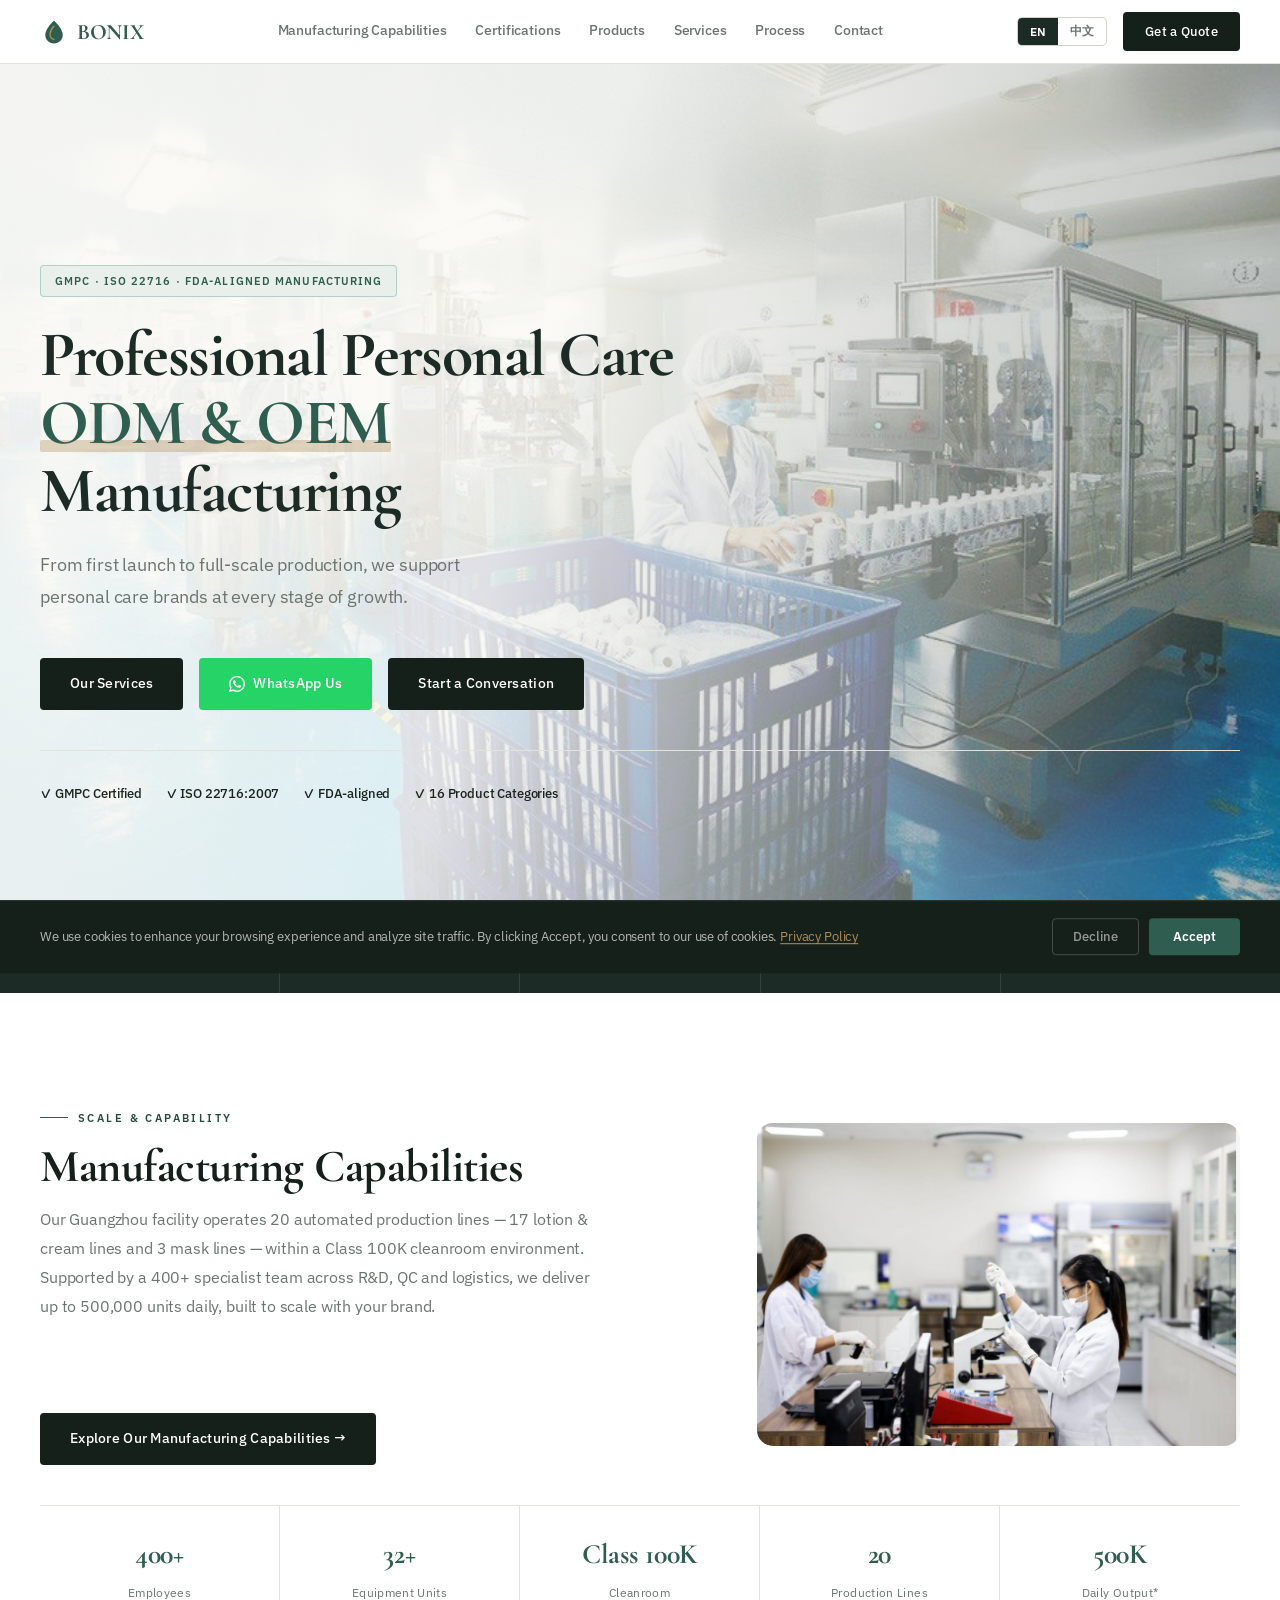
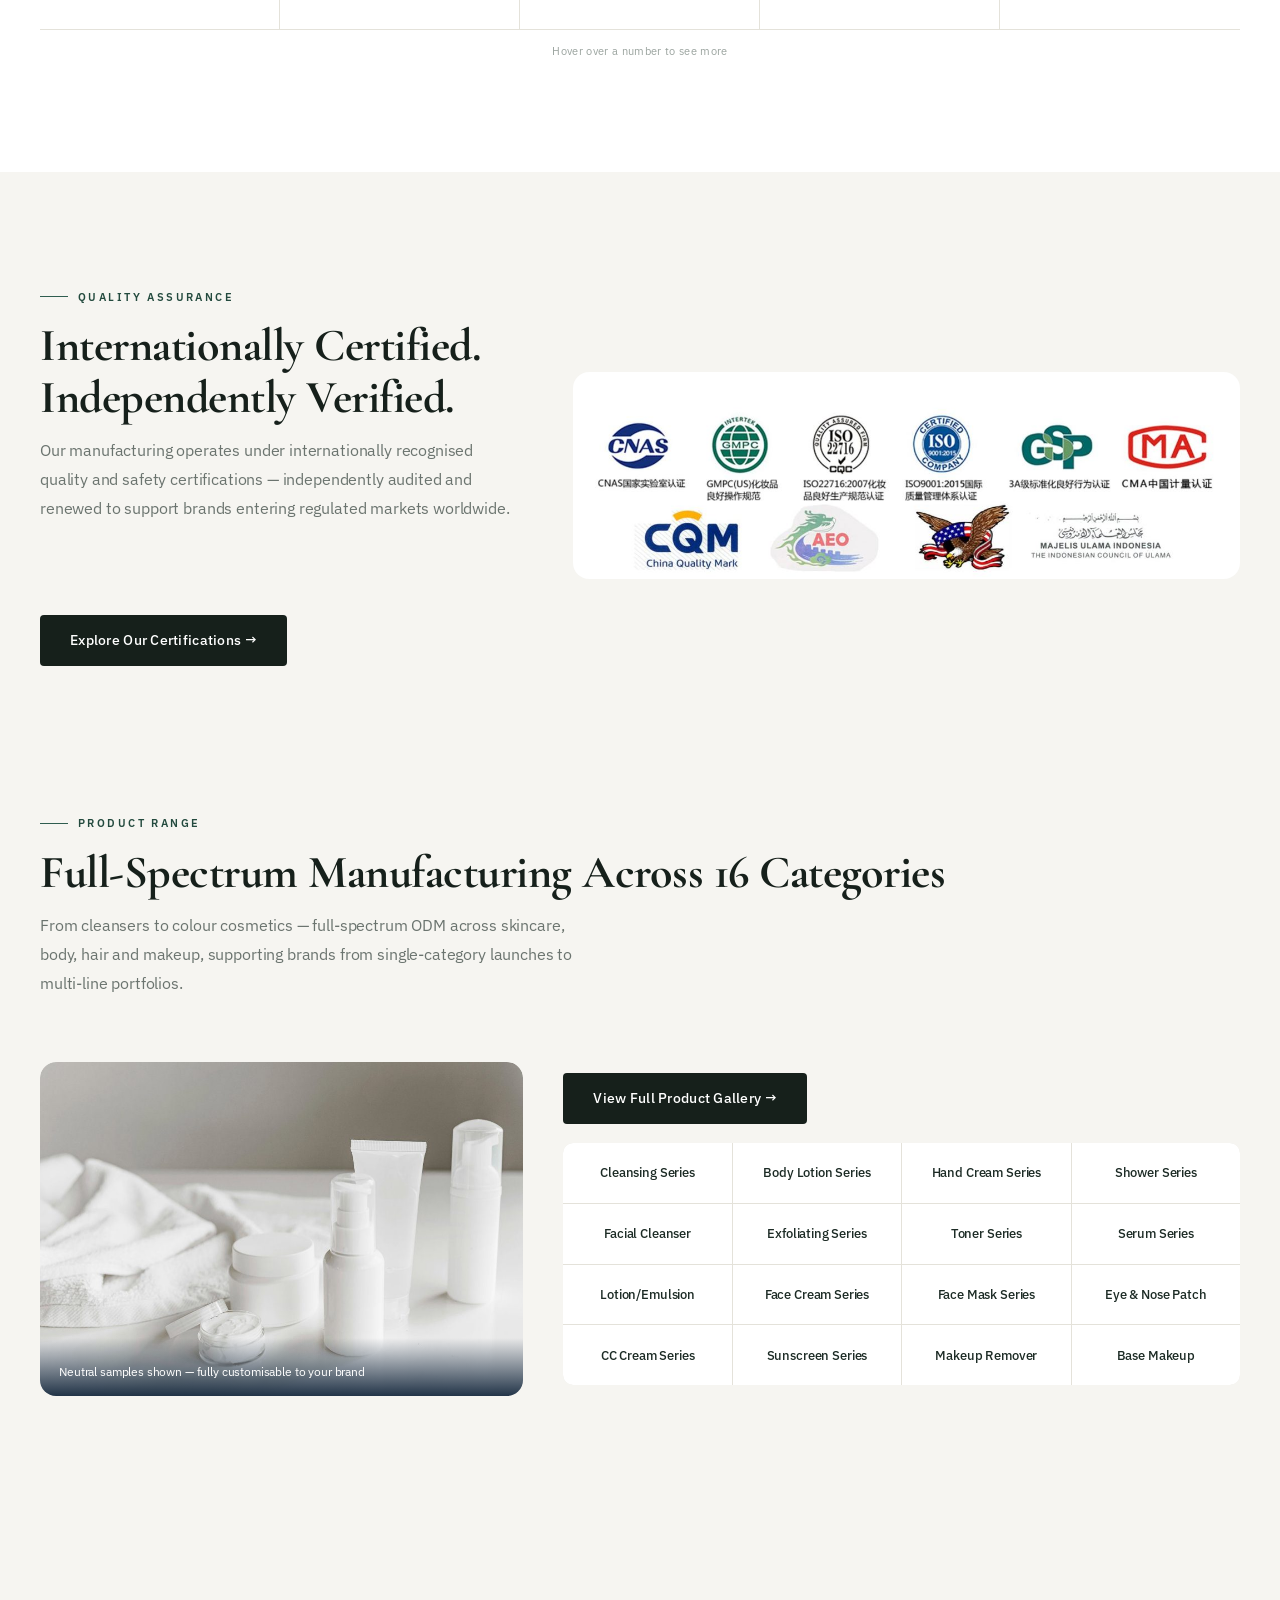
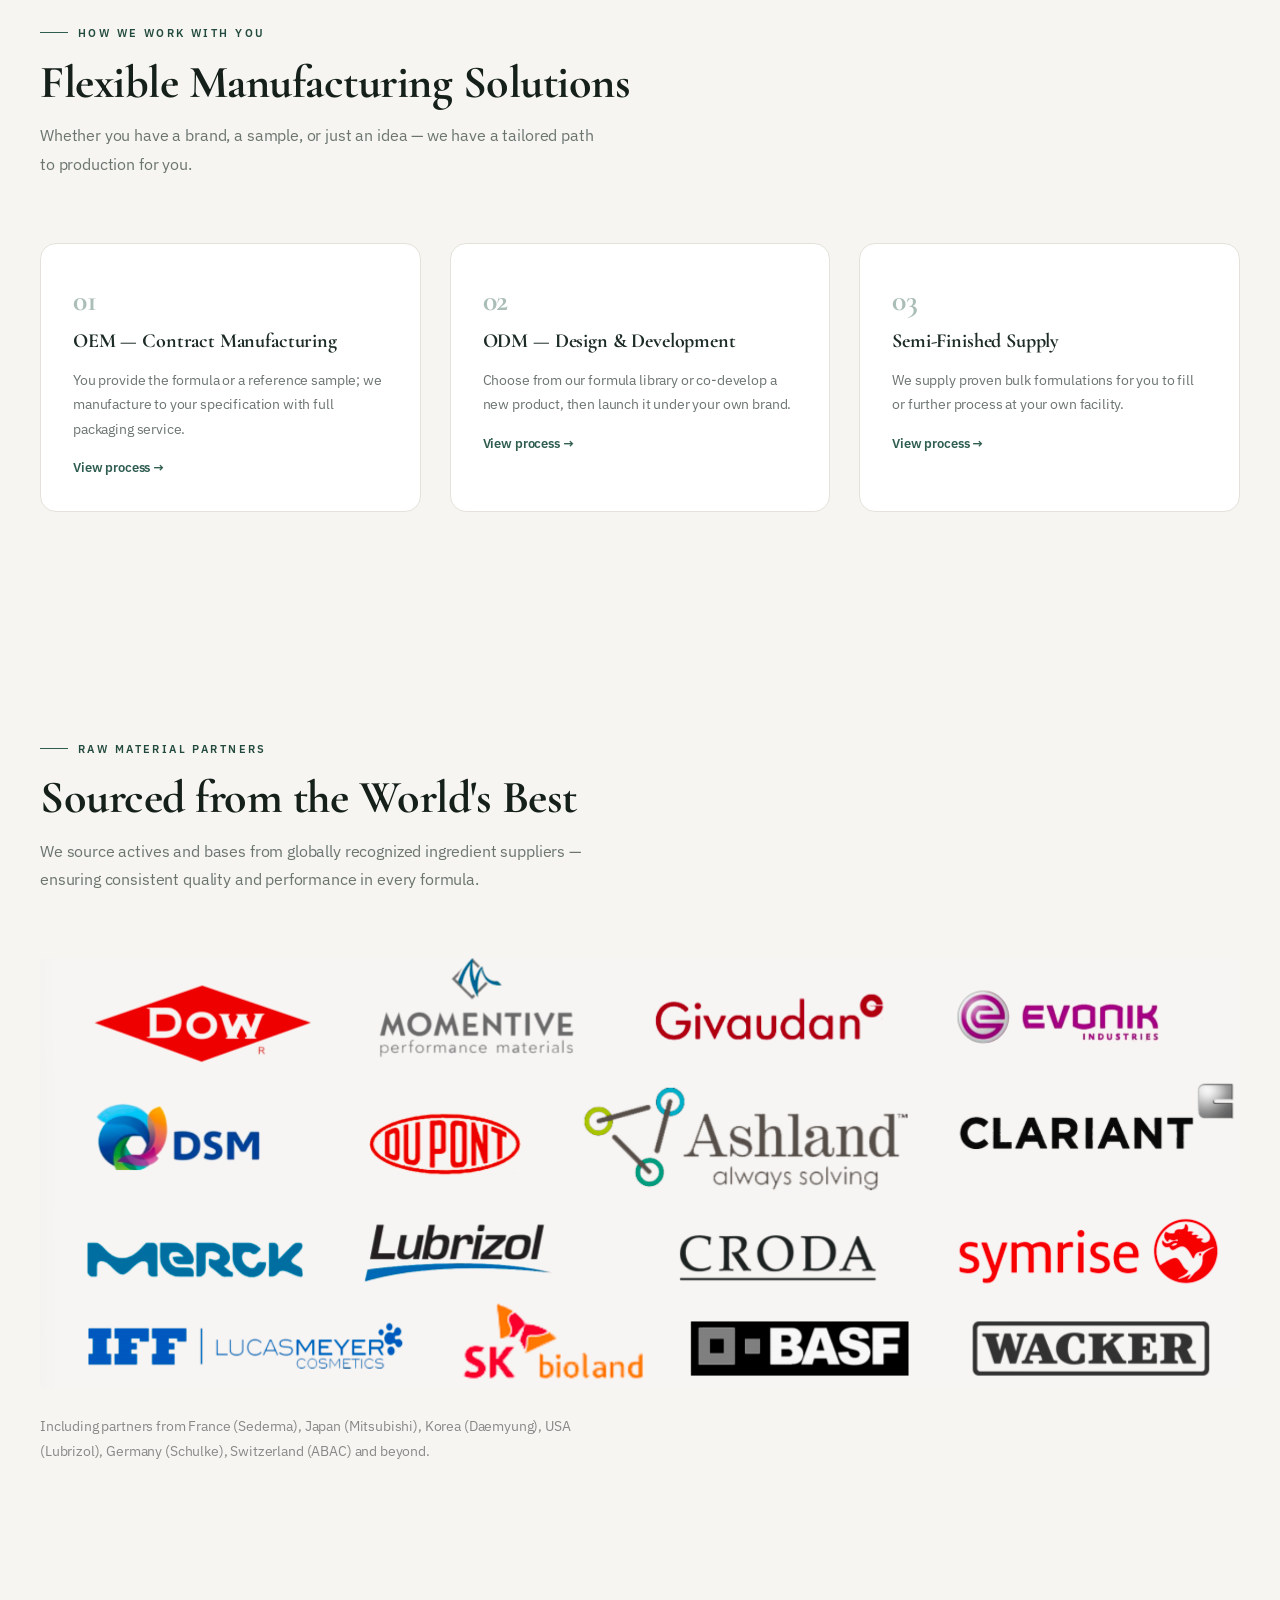
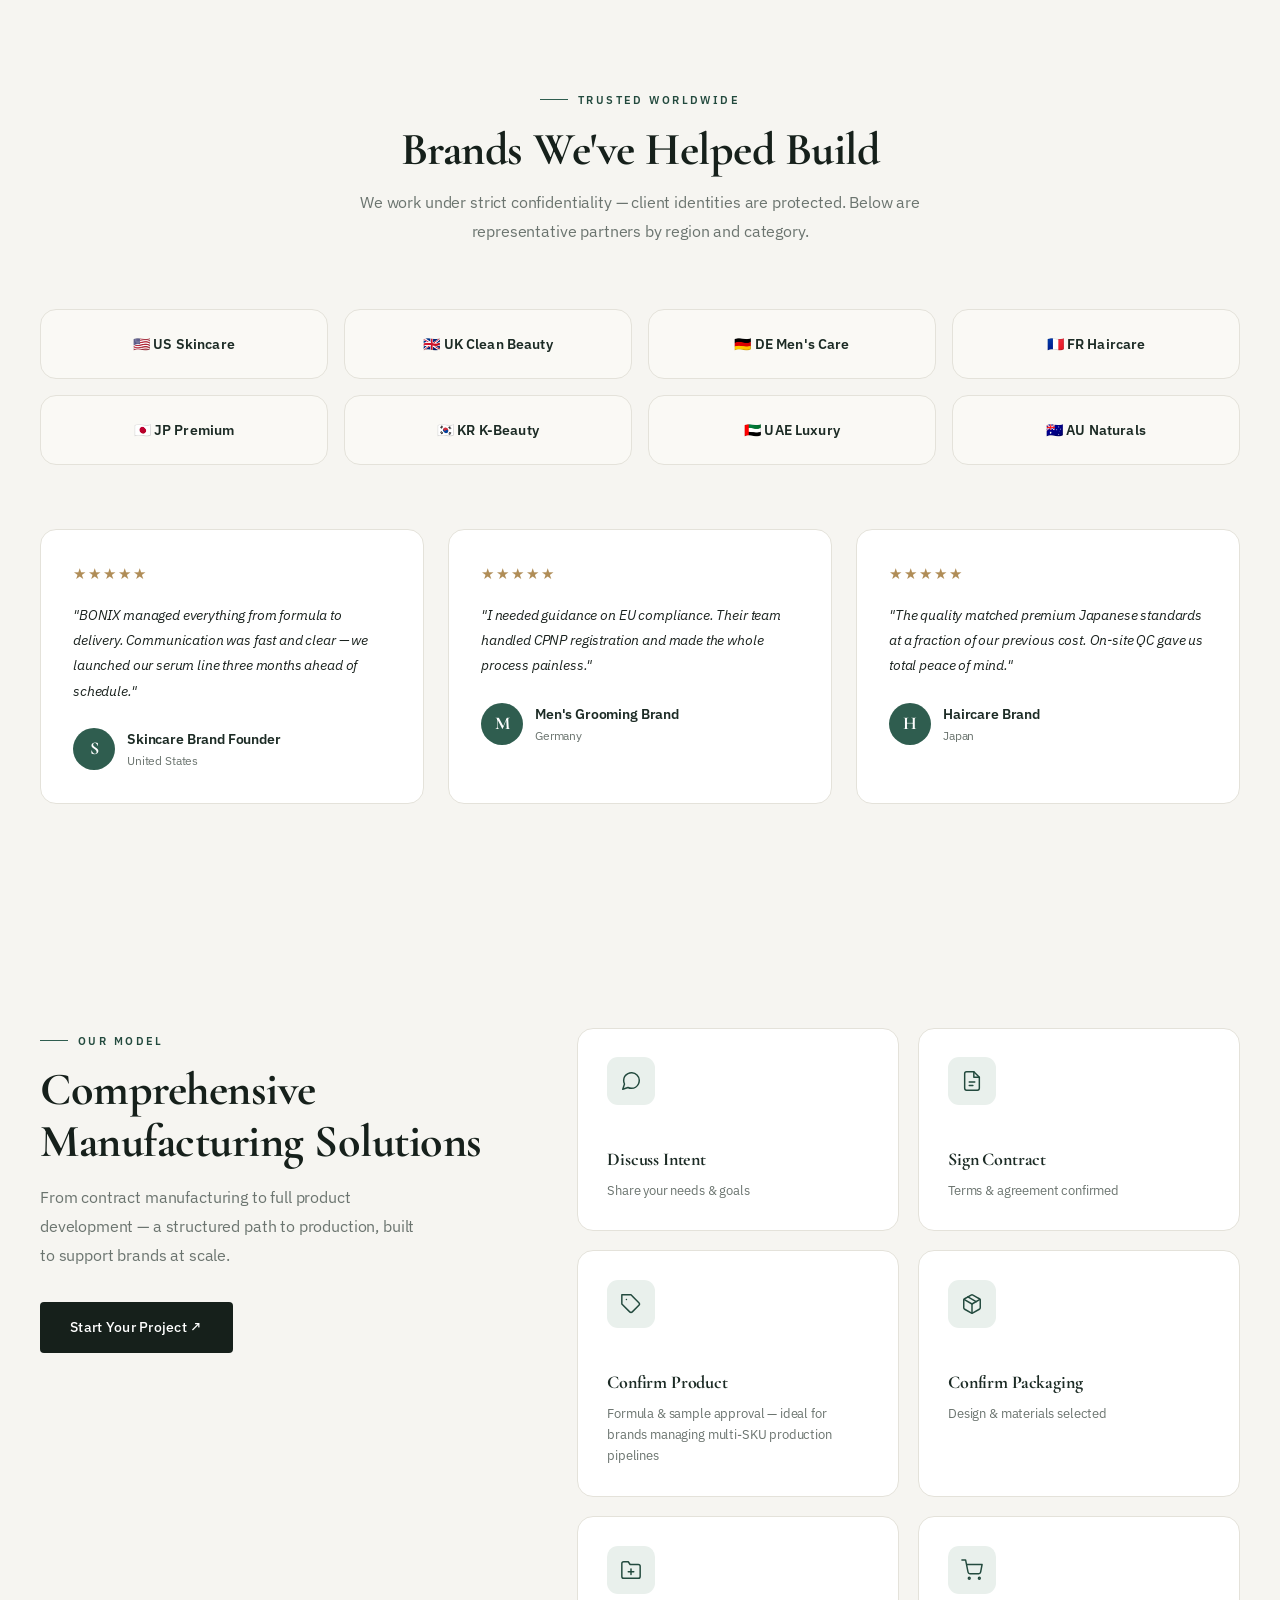
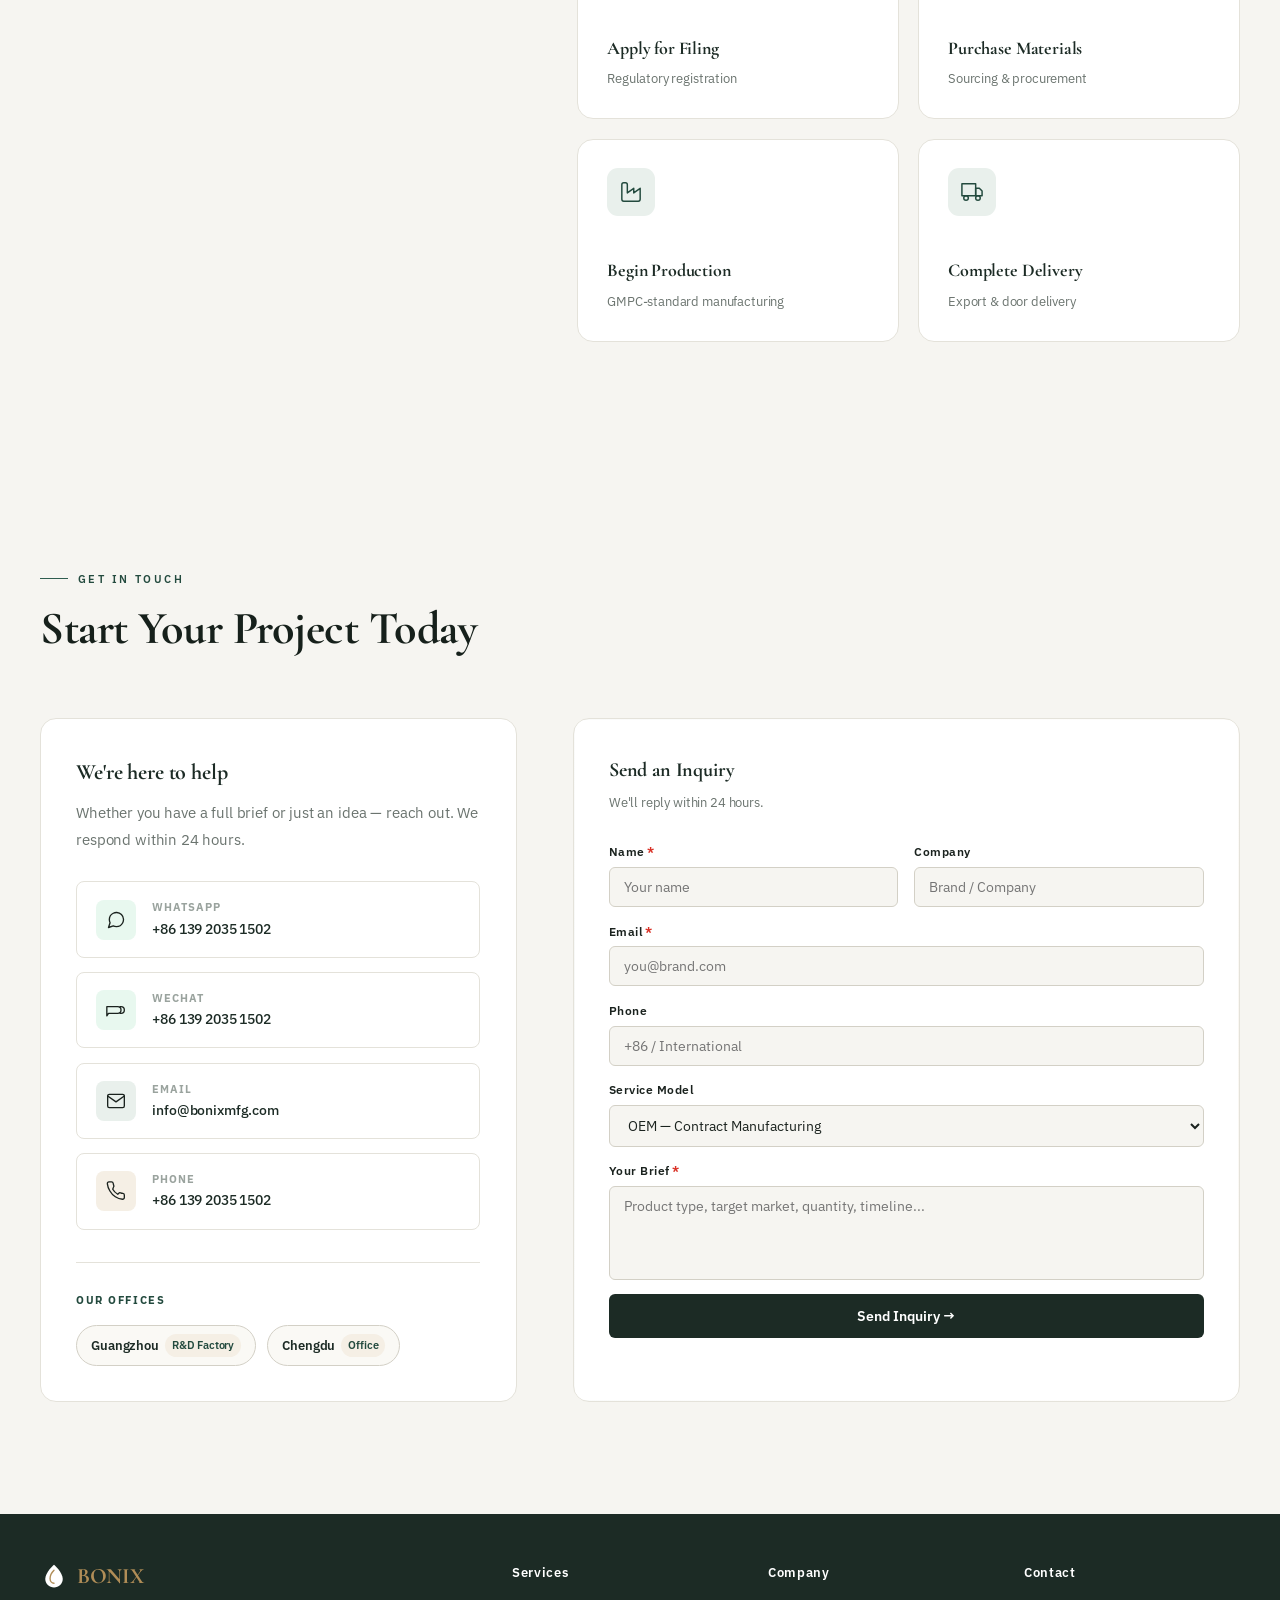
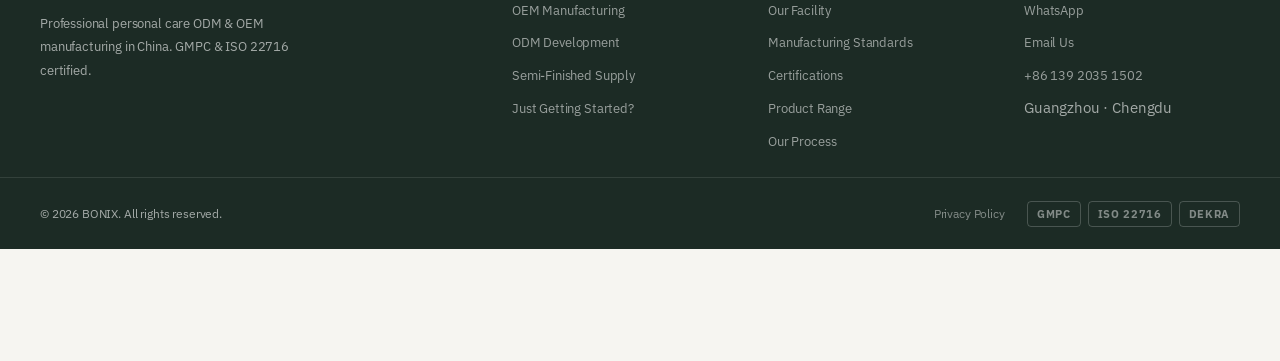
==== index.html @ 9053c3bb "首页新增 Facility & Scale 数据条，移除 Departments 板块（内容将迁移至 facility.html） Co-Authored-By: Claude Sonnet 4.6 " ====
<!DOCTYPE html>
<html lang="en">
<head>
<!-- Google tag (gtag.js) -->
<script async src="https://www.googletagmanager.com/gtag/js?id=G-XERNC4ZQ1J"></script>
<script>
  window.dataLayer = window.dataLayer || [];
  function gtag(){dataLayer.push(arguments);}
  gtag('js', new Date());
  gtag('config', 'G-XERNC4ZQ1J');
</script>
<meta charset="UTF-8">
<meta name="viewport" content="width=device-width, initial-scale=1.0">
<meta name="description" content="BONIX — China-based OEM/ODM personal care manufacturer. From formula to finished product, GMPC and ISO 22716 certified.">
<title>BONIX — China ODM Personal Care Manufacturer</title>
<link rel="preconnect" href="https://fonts.googleapis.com">
<link rel="preconnect" href="https://fonts.gstatic.com" crossorigin>
<link href="https://fonts.googleapis.com/css2?family=Cormorant+Garamond:ital,wght@0,400;0,600;0,700;1,400;1,600&family=IBM+Plex+Sans:wght@300;400;500;600;700&display=swap" rel="stylesheet">
<style>
*{margin:0;padding:0;box-sizing:border-box;}
:root{
  --white:#ffffff;
  --bg:#f6f5f1;
  --bg2:#eceae3;
  --cream:#faf9f5;
  --navy:#1c2b25;
  --charcoal:#16201b;
  --accent:#2f5d4f;
  --accent-dark:#234a3e;
  --accent-light:#e9f0ec;
  --gold:#b08d57;
  --gold-light:#f5efe5;
  --text:#1a221e;
  --muted:#6b746f;
  --muted2:#9aa39e;
  --border:#e4e2da;
  --border2:#d3d0c6;
  --green:#2f5d4f;
  --green-light:#e9f0ec;
}
html{scroll-behavior:smooth;overflow-x:hidden;}
body{background:var(--white);color:var(--text);font-family:'IBM Plex Sans',sans-serif;font-size:15px;line-height:1.65;overflow-x:hidden;-webkit-font-smoothing:antialiased;text-rendering:optimizeLegibility;letter-spacing:-0.01em;}
nav{position:fixed;top:0;left:0;right:0;z-index:300;height:64px;background:rgba(255,255,255,0.96);backdrop-filter:blur(12px);border-bottom:1px solid var(--border);display:flex;align-items:center;}
.nav-inner{max-width:1360px;margin:0 auto;padding:0 2.5rem;width:100%;display:flex;align-items:center;justify-content:space-between;gap:2rem;}
.logo{font-family:'Cormorant Garamond',serif;font-size:22px;font-weight:700;color:var(--navy);text-decoration:none;}
.logo span{color:var(--accent);}
.nav-links{display:flex;list-style:none;}
.nav-links a{color:var(--muted);text-decoration:none;font-size:14px;font-weight:500;padding:0 .9rem;height:64px;display:flex;align-items:center;border-bottom:2px solid transparent;transition:all .2s;}
.nav-links a:hover{color:var(--navy);border-bottom-color:var(--accent);}
.nav-right{display:flex;align-items:center;gap:1rem;flex-shrink:0;}
.lang-toggle{display:flex;border:1px solid var(--border2);border-radius:5px;overflow:hidden;}
.lang-btn{padding:5px 12px;background:none;border:none;color:var(--muted);font-size:12px;font-weight:600;cursor:pointer;font-family:'IBM Plex Sans',sans-serif;transition:all .2s;}
.lang-btn.active{background:var(--navy);color:#fff;}
.nav-cta{padding:9px 22px;background:var(--charcoal);color:#fff;font-size:13px;font-weight:500;border-radius:4px;border:none;cursor:pointer;font-family:'IBM Plex Sans',sans-serif;text-decoration:none;letter-spacing:.02em;}
.nav-cta:hover{background:var(--accent);}
.nav-cta-mobile{display:none;}
.nav-toggle{display:none;flex-direction:column;justify-content:center;align-items:center;gap:5px;width:44px;height:44px;background:none;border:none;cursor:pointer;flex-shrink:0;padding:0;}
.nav-toggle span{display:block;width:22px;height:2px;background:var(--navy);border-radius:2px;transition:all .25s ease;}
.nav-toggle.open span:nth-child(1){transform:translateY(7px) rotate(45deg);}
.nav-toggle.open span:nth-child(2){opacity:0;}
.nav-toggle.open span:nth-child(3){transform:translateY(-7px) rotate(-45deg);}
.hero{margin-top:64px;height:calc(100vh - 64px);min-height:560px;position:relative;overflow:hidden;display:flex;align-items:flex-end;}
.hero-img{position:absolute;inset:0;width:100%;height:100%;object-fit:cover;}
    .hero-video{position:absolute;top:0;left:0;width:100%;height:100%;object-fit:cover;z-index:0;}@media(max-width:768px){.hero-video{display:none;}.hero{background-image:url(hero-fallback.jpeg);background-size:cover;background-position:center;}}
.hero-mask{position:absolute;inset:0;background:linear-gradient(105deg,rgba(250,249,245,.96) 0%,rgba(250,249,245,.88) 42%,rgba(28,43,37,.34) 100%);}
.hero-content{position:relative;z-index:2;max-width:1360px;margin:0 auto;padding:0 2.5rem 6rem;width:100%;}
.hero-eyebrow{display:inline-flex;align-items:center;gap:8px;background:var(--accent-light);border:1px solid rgba(13,110,110,.25);border-radius:4px;padding:6px 14px;font-size:11px;font-weight:600;letter-spacing:.1em;text-transform:uppercase;color:var(--accent);margin-bottom:1.5rem;}
.hero-content h1{font-family:'Cormorant Garamond',serif;font-size:clamp(38px,5vw,68px);font-weight:700;color:var(--navy);line-height:1.06;letter-spacing:-1.5px;max-width:680px;margin-bottom:1.5rem;}
.hero-content h1 em{font-style:normal;color:var(--accent);}
.hero-sub{color:var(--muted);font-size:18px;line-height:1.8;max-width:480px;margin-bottom:2.8rem;}
.hero-actions{display:flex;gap:1rem;flex-wrap:wrap;align-items:center;}
.btn{display:inline-flex;align-items:center;gap:8px;padding:14px 30px;border-radius:4px;font-size:14px;font-weight:500;font-family:'IBM Plex Sans',sans-serif;text-decoration:none;cursor:pointer;border:none;transition:all .2s;white-space:nowrap;letter-spacing:.02em;}
.btn-wa{background:#25D366;color:#fff;}
.btn-wa:hover{opacity:.9;}
.btn-accent{background:var(--charcoal);color:#fff;}
.btn-accent:hover{background:var(--accent);}
.btn-navy{background:var(--navy);color:#fff;}
.btn-navy:hover{opacity:.85;}
.hero-badges{display:flex;gap:1.5rem;flex-wrap:wrap;margin-top:2.5rem;padding-top:2rem;border-top:1px solid var(--border);}
.hbadge{color:var(--text);font-size:13px;font-weight:500;}
.trust-strip{background:var(--navy);}
.tsi{max-width:1360px;margin:0 auto;padding:0 2.5rem;display:flex;align-items:stretch;flex-wrap:wrap;}
.ti{flex:1;min-width:160px;display:flex;flex-direction:column;justify-content:center;padding:1.4rem 1.8rem;border-right:1px solid rgba(255,255,255,.1);color:rgba(255,255,255,.65);font-size:12px;}
.ti:last-child{border-right:none;}
.ti strong{color:#fff;font-size:15px;display:block;margin-bottom:1px;}
.ti .tnum{font-family:'Cormorant Garamond',serif;font-size:28px;font-weight:700;color:#fff;line-height:1;}
.ti .tnum span{font-size:18px;color:var(--gold);}
.sec{padding:7rem 0;}
.sec-inner{max-width:1360px;margin:0 auto;padding:0 2.5rem;}
.sec-alt{background:var(--bg);}
.sh{margin-bottom:4rem;}
.sh.center{text-align:center;}
.sh.center .sec-sub{margin:0 auto;}
.eyebrow{display:inline-block;font-size:11px;font-weight:600;letter-spacing:.22em;text-transform:uppercase;color:var(--accent-dark);margin-bottom:.9rem;}
.eyebrow::before{content:'';display:inline-block;width:28px;height:1px;background:var(--accent);vertical-align:middle;margin-right:10px;margin-bottom:3px;}
h2{font-family:'Cormorant Garamond',serif;font-size:clamp(28px,3.6vw,46px);font-weight:700;letter-spacing:-.5px;line-height:1.12;color:var(--charcoal);margin-bottom:.8rem;}
.sec-sub{color:var(--muted);font-size:16px;max-width:560px;line-height:1.8;}
.svc-grid{display:grid;grid-template-columns:repeat(3,1fr);gap:1.8rem;margin-top:1rem;}
.svc-card{background:#fff;border:1px solid var(--border);border-radius:16px;overflow:hidden;transition:all .3s;cursor:pointer;}
.svc-card:hover{box-shadow:0 16px 50px rgba(138,109,66,.14);transform:translateY(-5px);border-color:var(--accent);}
.svc-num{font-family:'Cormorant Garamond',serif;font-size:14px;font-weight:700;color:var(--accent);}
.svc-body{padding:2rem;}

.svc-title{font-family:'Cormorant Garamond',serif;font-size:20px;font-weight:700;color:var(--navy);margin-bottom:.6rem;}
.svc-desc{font-size:14px;color:var(--muted);line-height:1.75;margin-bottom:1rem;}
.svc-link{font-size:13px;font-weight:600;color:var(--accent);}
.prod-list{display:grid;grid-template-columns:repeat(4,1fr);gap:1px;background:var(--border);border-radius:10px;overflow:hidden;}
.prod-item{background:#fff;padding:1.2rem 1rem;text-align:center;font-size:13px;font-weight:500;color:var(--navy);transition:all .2s;cursor:default;}
.prod-item:hover{background:var(--accent-light);color:var(--accent);}
.qual-feat{display:flex;gap:1rem;margin-top:1.5rem;padding-top:1.5rem;border-top:1px solid var(--border);}
.qual-feat-item{flex:1;}
.qual-feat-num{font-family:'Cormorant Garamond',serif;font-size:22px;font-weight:700;color:var(--accent);}
.qual-feat-lbl{font-size:12px;color:var(--muted);margin-top:2px;}
.sec-dark{background:var(--charcoal);color:rgba(255,255,255,.85);}
.sec-dark h2{color:#fff;}
.sec-dark .eyebrow{color:var(--gold);}
.sec-dark .eyebrow::before{background:var(--gold);}
.sec-dark .sec-sub{color:rgba(255,255,255,.65);}
.sec-dark .qual-feat{border-top-color:rgba(255,255,255,.15);}
.sec-dark .qual-feat-num{color:var(--gold);}
.sec-dark .qual-feat-lbl{color:rgba(255,255,255,.6);}
.contact-layout{display:grid;grid-template-columns:5fr 7fr;gap:3.5rem;align-items:stretch;}
.cinfo{background:#fff;border:1px solid var(--border);border-radius:16px;padding:2.2rem;display:flex;flex-direction:column;}
.cinfo h3{font-family:'Cormorant Garamond',serif;font-size:22px;font-weight:700;color:var(--navy);margin-bottom:.5rem;}
.cinfo p{color:var(--muted);font-size:15px;line-height:1.8;margin-bottom:1.8rem;}
.cmethods{display:flex;flex-direction:column;gap:.9rem;}
.cmethod{display:flex;align-items:center;gap:1rem;padding:1rem 1.2rem;border:1px solid var(--border);border-radius:8px;text-decoration:none;color:var(--text);transition:all .2s;background:#fff;}
.cmethod:hover{border-color:var(--accent);box-shadow:0 2px 12px rgba(13,110,110,.1);}
.cmicon{width:40px;height:40px;border-radius:8px;display:flex;align-items:center;justify-content:center;font-size:18px;flex-shrink:0;}
.icwa{background:#e8f8ef;}.icwc{background:#e8f8ef;}.icem{background:var(--accent-light);}.icph{background:var(--gold-light);}
.cmlabel{font-size:11px;font-weight:700;letter-spacing:.08em;text-transform:uppercase;color:var(--muted2);}
.cmval{font-size:14px;font-weight:500;color:var(--navy);margin-top:1px;}
.cmarrow{margin-left:auto;color:var(--accent);font-size:16px;opacity:0;transition:opacity .2s;}
.cmethod:hover .cmarrow{opacity:1;}
.cform{background:#fff;border:1px solid var(--border);border-radius:16px;padding:2.2rem;}
.form-title{font-family:'Cormorant Garamond',serif;font-size:20px;font-weight:700;color:var(--navy);margin-bottom:.3rem;}
.form-sub{font-size:13px;color:var(--muted);margin-bottom:1.8rem;}
.frow{display:grid;grid-template-columns:1fr 1fr;gap:1rem;}
.fg{display:flex;flex-direction:column;gap:5px;margin-bottom:.9rem;}
.fg label{font-size:12px;font-weight:600;color:var(--text);letter-spacing:.04em;}
.fg input,.fg select,.fg textarea{background:var(--bg);border:1px solid var(--border2);border-radius:6px;padding:10px 14px;color:var(--text);font-size:14px;font-family:'IBM Plex Sans',sans-serif;outline:none;transition:border-color .2s;resize:none;}
.fg input:focus,.fg select:focus,.fg textarea:focus{border-color:var(--accent);background:#fff;}
.fsub{width:100%;padding:13px;background:var(--navy);color:#fff;font-weight:600;font-size:14px;border-radius:6px;border:none;cursor:pointer;font-family:'IBM Plex Sans',sans-serif;transition:background .2s;}
.fsub:hover{background:var(--accent);}
footer{background:var(--navy);color:rgba(255,255,255,.6);}
.ftop{max-width:1360px;margin:0 auto;padding:3rem 2.5rem 1.5rem;display:grid;grid-template-columns:2fr 1fr 1fr 1fr;gap:2.5rem;}
.fbrand .logo{color:#fff;font-size:19px;}
.fbrand .logo span{color:var(--gold);}
.fbrand p{margin-top:.9rem;font-size:13px;line-height:1.8;max-width:250px;}
.fcol h4{color:#fff;font-size:13px;font-weight:600;margin-bottom:.9rem;letter-spacing:.05em;}
.fcol ul{list-style:none;display:flex;flex-direction:column;gap:.5rem;}
.fcol ul li a{color:rgba(255,255,255,.55);text-decoration:none;font-size:13px;transition:color .2s;}
.fcol ul li a:hover{color:#fff;}
.fbot{border-top:1px solid rgba(255,255,255,.1);max-width:1360px;margin:0 auto;padding:1.4rem 2.5rem;display:flex;justify-content:space-between;align-items:center;font-size:12px;flex-wrap:wrap;gap:.8rem;}
.fcs{display:flex;gap:7px;}
.fc{padding:3px 9px;border:1px solid rgba(255,255,255,.2);border-radius:4px;font-size:11px;font-weight:700;color:rgba(255,255,255,.45);letter-spacing:.06em;}
.modal-overlay{position:fixed;inset:0;background:rgba(0,0,0,.45);backdrop-filter:blur(6px);z-index:500;display:flex;align-items:center;justify-content:center;opacity:0;pointer-events:none;transition:opacity .25s;}
.modal-overlay.open{opacity:1;pointer-events:all;}
.modal{background:#fff;border-radius:16px;padding:2.5rem;max-width:540px;width:90%;position:relative;transform:translateY(16px) scale(.98);transition:all .25s;max-height:85vh;overflow-y:auto;box-shadow:0 24px 80px rgba(0,0,0,.18);}
.modal-overlay.open .modal{transform:none;}
.modal-close{position:absolute;top:1.2rem;right:1.2rem;background:var(--bg);border:none;color:var(--muted);width:32px;height:32px;border-radius:50%;cursor:pointer;font-size:15px;display:flex;align-items:center;justify-content:center;}
.modal-close:hover{background:var(--border2);}
.micon{font-size:34px;margin-bottom:.9rem;}
.modal h3{font-family:'Cormorant Garamond',serif;font-size:22px;font-weight:700;color:var(--navy);margin-bottom:.7rem;}
.mbody{font-size:14px;color:var(--muted);line-height:1.8;margin-bottom:1rem;}
.mpts{list-style:none;margin-bottom:1.8rem;}
.mpts li{font-size:13px;color:var(--text);padding:8px 0;border-bottom:1px solid var(--border);display:flex;gap:10px;}
.mpts li:last-child{border:none;}
.mpts li::before{content:'\2713';color:var(--green);font-weight:700;flex-shrink:0;}
.macts{display:flex;gap:1rem;}
.fade-in{opacity:0;transform:translateY(18px);transition:opacity .6s ease,transform .6s ease;}
.fade-in.visible{opacity:1;transform:none;}
/* ── Why section redesign ─────────────────────────── */
#why{background:#111111;}
#why .eyebrow{color:var(--accent);}
#why .eyebrow::before{background:var(--accent);}
#why h2{color:#fff;}
#why .sec-sub{color:rgba(255,255,255,.5);}
.why-divider{width:100%;height:1px;background:rgba(255,255,255,.1);margin:2.8rem 0;}
.why-timeline{display:flex;align-items:flex-start;justify-content:space-between;position:relative;margin-bottom:3.5rem;}
.why-timeline::before{content:'';position:absolute;top:32px;left:calc(100%/12);right:calc(100%/12);height:1px;background:var(--accent);opacity:.55;}
.why-node{display:flex;flex-direction:column;align-items:center;gap:.5rem;flex:1;position:relative;z-index:1;}
.why-node-step{font-family:'Cormorant Garamond',serif;font-size:11px;font-weight:600;color:var(--accent);letter-spacing:.1em;}
.why-node-dot{width:16px;height:16px;border-radius:50%;background:#111;border:2px solid var(--accent);transition:all .3s;cursor:default;}
.why-node:hover .why-node-dot{background:var(--gold);border-color:var(--gold);transform:scale(1.65);box-shadow:0 0 14px rgba(176,141,87,.55);}
.why-node-label{font-family:'IBM Plex Sans',sans-serif;font-size:10.5px;font-weight:500;color:rgba(255,255,255,.45);text-align:center;line-height:1.45;max-width:86px;transition:color .3s;}
.why-node:hover .why-node-label{color:rgba(255,255,255,.9);}
.why-cards{display:grid;grid-template-columns:repeat(3,1fr);gap:1.2rem;}
.why-dept-card{background:#2a2a2a;border:1px solid rgba(255,255,255,.06);border-radius:14px;padding:1.8rem;transition:all .3s;display:flex;flex-direction:column;gap:.85rem;}
.why-dept-card:hover{transform:translateY(-4px);border-color:var(--accent);box-shadow:0 0 0 1px var(--accent),0 16px 44px rgba(47,93,79,.38);}
.why-dept-icon{color:var(--accent);width:30px;height:30px;flex-shrink:0;}
.why-dept-name{font-family:'Cormorant Garamond',serif;font-size:18px;font-weight:600;color:#fff;line-height:1.2;}
.why-dept-desc{font-family:'IBM Plex Sans',sans-serif;font-size:13px;font-weight:300;color:rgba(255,255,255,.48);line-height:1.75;flex:1;}
.why-dept-stat{font-family:'IBM Plex Sans',sans-serif;font-size:12.5px;font-weight:600;color:var(--gold);letter-spacing:.03em;padding-top:.85rem;border-top:1px solid rgba(255,255,255,.07);}
.prod-layout{display:grid;grid-template-columns:5fr 7fr;gap:2.5rem;align-items:center;}
.prod-visual{position:relative;border-radius:16px;overflow:hidden;}
.prod-visual img{width:100%;display:block;border-radius:16px;}
.prod-visual-cap{position:absolute;bottom:0;left:0;right:0;background:linear-gradient(to top,rgba(13,33,55,.9),transparent);color:#fff;font-size:12px;padding:1.5rem 1.2rem .9rem;}
.stage-grid{display:grid;grid-template-columns:repeat(3,1fr);gap:1.5rem;margin-bottom:2.5rem;}
.stage-card{background:rgba(255,255,255,.04);border:1px solid rgba(255,255,255,.1);border-radius:16px;overflow:hidden;transition:all .3s;}
.stage-card:hover{border-color:var(--gold);background:rgba(255,255,255,.06);}
.stage-imgs{aspect-ratio:16/10;overflow:hidden;}
.stage-imgs img{width:100%;height:100%;object-fit:cover;display:block;transition:transform .5s;}
.stage-card:hover .stage-imgs img{transform:scale(1.05);}
.stage-imgs-multi{display:grid;grid-template-columns:1fr 1fr;grid-template-rows:1fr 1fr;gap:2px;}
.stage-imgs-multi img{width:100%;height:100%;object-fit:cover;}
.stage-body{padding:1.6rem;}
.stage-num{font-family:'Cormorant Garamond',serif;font-size:13px;font-weight:700;color:var(--gold);margin-bottom:.5rem;}
.stage-title{font-family:'Cormorant Garamond',serif;font-size:19px;font-weight:700;color:#fff;margin-bottom:.6rem;}
.stage-desc{font-size:13px;color:rgba(255,255,255,.65);line-height:1.7;}
@media(max-width:1024px){.logo-wall{grid-template-columns:repeat(2,1fr);}.testi-grid{grid-template-columns:1fr;}.hw-layout{grid-template-columns:1fr;gap:2rem;}.hw-left{position:static;}.stage-grid{grid-template-columns:1fr;}.svc-grid{grid-template-columns:1fr;}.why-cards{grid-template-columns:1fr 1fr;}.prod-layout{grid-template-columns:1fr;}.prod-list{grid-template-columns:repeat(3,1fr);}.contact-layout{grid-template-columns:1fr;}.ftop{grid-template-columns:1fr 1fr;}}
@media(max-width:768px){.cert-docs{grid-template-columns:1fr;}.logo-wall{grid-template-columns:1fr 1fr;}.hw-grid{grid-template-columns:1fr;}nav{height:56px;}.nav-inner{padding:0 1.2rem;}.nav-links{display:none;}.hero{margin-top:56px;height:auto;min-height:560px;}.hero-content{padding:2rem 1.2rem 3.5rem;}.sec{padding:4.5rem 0;}.sec-inner{padding:0 1.2rem;}.why-cards{grid-template-columns:1fr;}.why-timeline{display:none;}.prod-list{grid-template-columns:repeat(2,1fr);}.frow{grid-template-columns:1fr;}.tsi{padding:0 1.2rem;}.ftop{grid-template-columns:1fr;padding:2rem 1.2rem 1rem;}.fbot{padding:1.2rem;flex-direction:column;text-align:center;}}

/* === Text reveal animation === */
.reveal{opacity:0;transform:translateY(22px);transition:opacity .7s cubic-bezier(.2,.7,.2,1),transform .7s cubic-bezier(.2,.7,.2,1);}
.reveal.in{opacity:1;transform:none;}
.reveal-d1{transition-delay:.12s;}
.reveal-d2{transition-delay:.24s;}
.reveal-d3{transition-delay:.36s;}

/* Services hover-compare */
.svc-grid:hover .svc-card{opacity:.55;transform:scale(.97);filter:saturate(.85);}
.svc-grid:hover .svc-card:hover{opacity:1;transform:scale(1.03);filter:none;box-shadow:0 22px 60px rgba(138,109,66,.18);border-color:var(--accent);}
.svc-card{transition:all .35s cubic-bezier(.2,.7,.2,1);}
.svc-num{font-size:30px;color:var(--accent);opacity:.4;}
.svc-card:hover .svc-num{opacity:1;}

/* Why cards with blurred bg images */

/* Product category hover effects */
.prod-list:hover .prod-item{opacity:.5;}
.prod-list:hover .prod-item:hover{opacity:1;background:var(--accent);color:#fff;transform:scale(1.08);box-shadow:0 10px 30px rgba(138,109,66,.25);z-index:2;border-radius:8px;}
.prod-item{transition:all .3s cubic-bezier(.2,.7,.2,1);position:relative;}
.prod-item::after{content:'→';position:absolute;right:12px;top:50%;transform:translateY(-50%) translateX(-6px);opacity:0;transition:all .3s;font-size:14px;}
.prod-item:hover::after{opacity:1;transform:translateY(-50%) translateX(0);}

/* How We Work layout */
.hw-layout{display:grid;grid-template-columns:5fr 7fr;gap:4rem;align-items:start;}
.hw-left{position:sticky;top:100px;}
.hw-desc{color:var(--muted);font-size:16px;line-height:1.8;margin:1rem 0 2rem;max-width:380px;}
.hw-grid{display:grid;grid-template-columns:1fr 1fr;gap:1.2rem;}
.hw-card{background:#fff;border:1px solid var(--border);border-radius:16px;padding:1.8rem;transition:all .35s cubic-bezier(.2,.7,.2,1);}
.hw-grid:hover .hw-card{opacity:.55;transform:scale(.98);}
.hw-grid:hover .hw-card:hover{opacity:1;transform:translateY(-4px) scale(1.02);box-shadow:0 18px 50px rgba(138,109,66,.16);border-color:var(--accent);}
.hw-icon{width:48px;height:48px;border-radius:11px;background:var(--accent-light);display:flex;align-items:center;justify-content:center;margin-bottom:2.5rem;color:var(--accent-dark);transition:all .3s;}
.hw-card:hover .hw-icon{background:var(--accent);color:#fff;}
.hw-icon svg{width:22px;height:22px;}
.hw-title{font-family:'Cormorant Garamond',serif;font-size:18px;font-weight:700;color:var(--navy);margin-bottom:.3rem;}
.hw-sub{font-size:13px;color:var(--muted);}

/* Contact methods sequential pulse */
@keyframes cmpulse{0%,100%{box-shadow:0 0 0 0 rgba(184,146,79,0);}50%{box-shadow:0 0 0 4px rgba(184,146,79,.12),0 6px 20px rgba(184,146,79,.15);border-color:var(--accent);}}
.cmethod{animation:cmpulse 3s ease-in-out infinite;}
.cmethod:nth-child(1){animation-delay:0s;}
.cmethod:nth-child(2){animation-delay:.6s;}
.cmethod:nth-child(3){animation-delay:1.2s;}
.cmethod:nth-child(4){animation-delay:1.8s;}
.cmethod:hover{animation-play-state:paused;border-color:var(--accent);box-shadow:0 8px 28px rgba(184,146,79,.22);transform:translateX(4px);}
/* Cinematic form bg */
.cform{position:relative;overflow:hidden;}
.cform::before{content:'';position:absolute;inset:-50%;background:conic-gradient(from 0deg,transparent,rgba(184,146,79,.08),transparent,rgba(90,115,85,.06),transparent);animation:cineRotate 14s linear infinite;z-index:0;}
.cform::after{content:'';position:absolute;inset:1px;background:#fff;border-radius:11px;z-index:0;}
.cform > *{position:relative;z-index:1;}
@keyframes cineRotate{to{transform:rotate(360deg);}}

/* Offices chips in contact */
.offices{margin-top:2rem;padding-top:1.8rem;border-top:1px solid var(--border);}
.offices-label{font-size:11px;font-weight:700;letter-spacing:.14em;text-transform:uppercase;color:var(--accent-dark);margin-bottom:1rem;}
.offices-list{display:flex;flex-wrap:wrap;gap:.7rem;}
.office-chip{display:inline-flex;align-items:center;gap:6px;padding:8px 14px;background:var(--cream);border:1px solid var(--border2);border-radius:100px;font-size:13px;font-weight:600;color:var(--navy);transition:all .25s;cursor:default;}
.office-chip:hover{border-color:var(--accent);background:#fff;transform:translateY(-2px);box-shadow:0 6px 18px rgba(184,146,79,.14);}
.office-chip[data-hq] em{font-style:normal;font-size:11px;font-weight:600;color:var(--accent-dark);background:var(--gold-light);padding:2px 7px;border-radius:100px;}

/* Modal SVG icon */
.micon{width:56px;height:56px;border-radius:13px;background:var(--accent-light);display:flex;align-items:center;justify-content:center;color:var(--accent-dark);}
.micon svg{width:26px;height:26px;}

/* Send inquiry button pulse */
@keyframes fsubPulse{0%,100%{box-shadow:0 0 0 0 rgba(184,146,79,.5);}50%{box-shadow:0 0 0 8px rgba(184,146,79,0);}}
.fsub-pulse{animation:fsubPulse 2s ease-in-out infinite;}
.fsub-pulse:hover{animation-play-state:paused;}



/* Floating product tooltip (smart positioned) */
.prod-item{position:relative;}
.prod-name-txt{position:relative;z-index:1;}
.prod-tip-float{position:fixed;background:var(--charcoal);border-radius:10px;padding:.85rem 1.1rem;display:flex;flex-direction:column;gap:6px;min-width:150px;max-width:240px;opacity:0;pointer-events:none;transition:opacity .22s ease,transform .22s ease;z-index:9999;box-shadow:0 16px 44px rgba(0,0,0,.28);transform:translateY(6px);}
.prod-tip-float.show{opacity:1;transform:translateY(0);}
.prod-tip-float span{color:rgba(255,255,255,.88);font-size:12.5px;font-weight:500;text-align:left;white-space:nowrap;}
.prod-tip-float span::before{content:'· ';color:var(--gold);font-weight:700;}

/* Logo mark */
.logo{display:inline-flex;align-items:center;gap:9px;}
.logo-mark{width:28px;height:28px;flex-shrink:0;}
.logo-txt{font-family:'Cormorant Garamond',serif;font-size:22px;font-weight:700;letter-spacing:-.3px;line-height:1;}
.logo-txt b{font-weight:700;color:var(--accent);}
footer .logo-txt{color:#fff;}
footer .logo-txt b{color:var(--gold);}
footer .logo-mark path:first-child{fill:#fff;}

/* Client logo wall + testimonials */
.logo-wall{display:grid;grid-template-columns:repeat(4,1fr);gap:1rem;margin-bottom:4rem;}
.lw-item{background:var(--cream);border:1px solid var(--border);border-radius:16px;padding:1.4rem 1rem;text-align:center;font-size:14px;font-weight:600;color:var(--navy);letter-spacing:.01em;transition:all .3s;}
.lw-item:hover{border-color:var(--accent);background:#fff;transform:translateY(-3px);box-shadow:0 10px 30px rgba(47,93,79,.1);color:var(--accent);}
.testi-grid{display:grid;grid-template-columns:repeat(3,1fr);gap:1.5rem;}
.testi-card{background:#fff;border:1px solid var(--border);border-radius:16px;padding:2rem;transition:all .3s;}
.testi-card:hover{border-color:var(--accent);box-shadow:0 14px 44px rgba(47,93,79,.1);transform:translateY(-4px);}
.testi-stars{color:var(--gold);font-size:15px;letter-spacing:2px;margin-bottom:1rem;}
.testi-text{font-size:14px;color:var(--text);line-height:1.8;margin-bottom:1.5rem;font-style:italic;}
.testi-author{display:flex;align-items:center;gap:12px;}
.testi-avatar{width:42px;height:42px;border-radius:50%;background:var(--accent);color:#fff;display:flex;align-items:center;justify-content:center;font-family:'Cormorant Garamond',serif;font-weight:700;font-size:18px;}
.testi-name{font-size:14px;font-weight:600;color:var(--navy);}
.testi-role{font-size:12px;color:var(--muted);}

/* Hero highlight ODM & OEM */
.hero-hl{color:var(--accent);font-style:normal;position:relative;display:inline-block;}
.hero-hl::after{content:'';position:absolute;left:0;right:0;bottom:.08em;height:.18em;background:var(--gold);opacity:.35;z-index:-1;border-radius:2px;}

/* Override & to use sans-serif in all Playfair Display contexts */
@font-face{font-family:'Cormorant Garamond';src:local('IBM Plex Sans'),local('Arial');unicode-range:U+0026;font-weight:100 900;}
/* Flow diagram in modal */
.modal{max-width:560px;}
.flow-steps{list-style:none;margin-bottom:1.8rem;display:flex;flex-direction:column;align-items:center;gap:0;}
.flow-step{display:flex;align-items:center;gap:12px;background:var(--accent-light);border:1px solid var(--border);border-radius:12px;padding:.7rem 1.2rem;width:100%;max-width:340px;opacity:0;animation:flowStepIn .38s cubic-bezier(.2,.8,.2,1) forwards;}
.flow-step:hover{border-color:var(--accent);transform:translateX(3px);}
.flow-num{font-family:'Cormorant Garamond',serif;font-size:13px;font-weight:700;color:#fff;background:var(--accent);width:30px;height:30px;border-radius:50%;display:flex;align-items:center;justify-content:center;flex-shrink:0;}
.flow-label{font-size:13.5px;font-weight:500;color:var(--navy);}
.flow-arrow{color:var(--accent);font-size:16px;line-height:1;padding:3px 0;opacity:0;animation:flowArrowIn .25s ease forwards;}
@keyframes flowStepIn{from{opacity:0;transform:translateX(-18px);}to{opacity:1;transform:translateX(0);}}
@keyframes flowArrowIn{from{opacity:0;}to{opacity:.5;}}
.micon.micon-logo{width:auto;height:auto;background:none;border-radius:0;gap:10px;justify-content:flex-start;margin-bottom:1.2rem;}
.micon.micon-logo .logo-mark{width:34px;height:34px;flex-shrink:0;}
.micon.micon-logo .logo-txt{font-family:'Cormorant Garamond',serif;font-size:24px;font-weight:700;color:var(--navy);}
.micon.micon-logo .logo-txt b{color:var(--accent);}

/* Department cards (image default, text on hover) */

/* Certification badges + docs */
.cert-badges{background:#fff;border:1px solid var(--border);border-radius:16px;padding:2.5rem;margin-bottom:2rem;}
.cert-badges img{width:100%;height:auto;display:block;}
.cert-docs{display:grid;grid-template-columns:1fr 1fr;gap:1.5rem;}
.cert-doc{background:#fff;border:1px solid var(--border);border-radius:16px;padding:1.5rem;transition:all .3s;}
.cert-doc:hover{border-color:var(--accent);box-shadow:0 14px 44px rgba(47,93,79,.12);transform:translateY(-4px);}
.cert-doc img{width:100%;height:auto;display:block;border-radius:8px;border:1px solid var(--border);}
.cert-doc-cap{margin-top:1rem;font-size:13px;font-weight:600;color:var(--navy);text-align:center;}

/* ── Form validation ──────────────────────────────── */
.ferr{font-size:12px;color:#d93025;margin-top:4px;display:none;line-height:1.4;}
.ferr.show{display:block;}
.fg input.f-invalid,.fg select.f-invalid,.fg textarea.f-invalid{border-color:#d93025!important;background:rgba(217,48,37,.03);}
.fg input.f-valid,.fg select.f-valid,.fg textarea.f-valid{border-color:var(--accent)!important;}
.fsub:disabled{opacity:.65;cursor:not-allowed;animation:none;}
#form-msg{border-radius:8px;font-size:13.5px;font-weight:500;line-height:1.6;padding:12px 16px;margin-bottom:1rem;display:none;}
#form-msg.ok{background:#e9f0ec;color:var(--accent-dark);display:block;}
#form-msg.err{background:#fde8e8;color:#c62828;display:block;}
.req{color:#d93025;margin-left:2px;font-weight:700;}
/* ── Overflow prevention ─────────────────────────────── */
body{overflow-x:hidden;}

/* ── Scroll progress bar ─────────────────────────────── */
#scroll-progress{position:fixed;top:64px;left:0;width:0%;height:3px;background:var(--accent);z-index:101;transition:width .08s linear;pointer-events:none;}

/* ── Back to top button ──────────────────────────────── */
#back-top{position:fixed;bottom:1.8rem;right:1.6rem;width:44px;height:44px;border-radius:50%;background:var(--navy);border:none;cursor:pointer;display:flex;align-items:center;justify-content:center;z-index:400;opacity:0;transform:translateY(10px);transition:opacity .3s,transform .3s,background .2s;pointer-events:none;box-shadow:0 4px 18px rgba(0,0,0,.22);}
#back-top.visible{opacity:1;transform:translateY(0);pointer-events:all;}
#back-top:hover{background:var(--accent);box-shadow:0 6px 22px rgba(47,93,79,.38);}
#back-top svg{width:18px;height:18px;stroke:#fff;flex-shrink:0;}

/* ── Mobile 768px — additional fixes ────────────────── */
@media(max-width:900px){
  #scroll-progress{top:56px;}
  .ti{min-width:0;font-size:14px;}
  .fg label{font-size:14px;}
  .cinfo,.cform{padding:1.5rem;}
  .hw-sub{font-size:14px;}
  .nav-toggle{display:flex;}
  .nav-right .nav-cta{display:none;}
  .nav-links{display:none;position:fixed;top:56px;left:0;right:0;flex-direction:column;background:#fff;margin:0;padding:.5rem 0 1rem;box-shadow:0 16px 32px rgba(0,0,0,.12);border-bottom:1px solid var(--border);max-height:calc(100vh - 56px);overflow-y:auto;z-index:250;}
  .nav-links.open{display:flex;}
  .nav-links a{height:auto;width:100%;padding:.95rem 1.2rem;border-bottom:1px solid var(--border);font-size:14px;}
  .nav-links li:last-child a{border-bottom:none;}
  .nav-cta-mobile{display:block;padding:.9rem 1.2rem;}
  .nav-cta-mobile .nav-cta{display:flex;align-items:center;justify-content:center;width:100%;padding:12px 20px;font-size:14px;}
  /* Larger tap targets & readable text on mobile */
  .lang-btn{padding:14px;}
  .fg input,.fg select,.fg textarea{padding:13px 14px;}
  .modal-close{width:44px;height:44px;}
  .fcol ul{gap:.2rem;}
  .fcol ul li a{display:inline-block;padding:.45rem 0;}
  .svc-link{font-size:14px;}
  .form-sub{font-size:14px;}
  .why-dept-desc{font-size:14px;}
  .stage-desc{font-size:14px;}
  .office-chip{font-size:14px;}
  .cert-doc-cap{font-size:14px;}
  .prod-item{font-size:14px;}
}

/* ── Mobile 480px — tight screens ───────────────────── */
@media(max-width:480px){
  .tsi{flex-direction:column;padding:0;}
  .ti{flex:none;width:100%;border-right:none;border-bottom:1px solid rgba(255,255,255,.08);padding:.9rem 1.2rem;}
  .ti:last-child{border-bottom:none;}
  .nav-cta{padding:7px 14px;font-size:12px;letter-spacing:0;}
  .cinfo,.cform{padding:1.2rem;}
  .modal{padding:1.5rem 1.2rem;}
  .macts{flex-direction:column;}
  .macts .btn{width:100%;justify-content:center;}
  .flow-step{max-width:100%;}
  .why-dept-card{padding:1.4rem;}
  .svc-body{padding:1.2rem 1.4rem;}
  .hero-badges{gap:.6rem 1rem;}
  .hbadge{font-size:12px;}
  #back-top{bottom:1.2rem;right:1.2rem;}
}
/* ── Cookie consent banner ───────────────────────────── */
#cookie-banner{position:fixed;bottom:0;left:0;right:0;z-index:500;background:var(--charcoal);border-top:1px solid rgba(255,255,255,.1);padding:1.1rem 2.5rem;display:flex;align-items:center;justify-content:space-between;gap:1.5rem;flex-wrap:wrap;transform:translateY(100%);transition:transform .4s cubic-bezier(.2,.8,.2,1);}
#cookie-banner.show{transform:translateY(0);}
#cookie-banner p{color:rgba(255,255,255,.68);font-size:13px;line-height:1.65;flex:1;min-width:220px;margin:0;}
#cookie-banner p a{color:var(--gold);text-decoration:underline;text-underline-offset:2px;}
#cookie-banner p a:hover{color:#fff;}
.cookie-btns{display:flex;gap:.65rem;flex-shrink:0;}
#cookie-accept{padding:9px 24px;background:var(--accent);color:#fff;border:none;border-radius:4px;font-size:13px;font-weight:600;cursor:pointer;font-family:'IBM Plex Sans',sans-serif;transition:background .2s;}
#cookie-accept:hover{background:var(--accent-dark);}
#cookie-decline{padding:9px 20px;background:transparent;color:rgba(255,255,255,.55);border:1px solid rgba(255,255,255,.2);border-radius:4px;font-size:13px;font-weight:500;cursor:pointer;font-family:'IBM Plex Sans',sans-serif;transition:all .2s;}
#cookie-decline:hover{border-color:rgba(255,255,255,.5);color:#fff;}
@media(max-width:600px){#cookie-banner{padding:1rem 1.2rem;}.cookie-btns{width:100%;justify-content:flex-end;}#cookie-accept,#cookie-decline{padding:12px 22px;font-size:14px;}}
.fpp{color:rgba(255,255,255,.45);font-size:12px;text-decoration:none;transition:color .2s;white-space:nowrap;}.fpp:hover{color:#fff;}

/* === Mobile layout fixes: later same-specificity base rules (.logo-wall, .testi-grid, .hw-layout, .hw-left, .hw-grid, .cert-docs) were overriding the earlier @media(max-width:1024px)/@media(max-width:768px) responsive overrides above. Re-assert the intended responsive column layouts here so they win the cascade. === */
@media(max-width:1024px){
  .logo-wall{grid-template-columns:repeat(2,1fr);}
  .testi-grid{grid-template-columns:1fr;}
  .hw-layout{grid-template-columns:1fr;gap:2rem;}
  .hw-left{position:static;}
}
@media(max-width:768px){
  .logo-wall{grid-template-columns:1fr 1fr;}
  .hw-grid{grid-template-columns:1fr;}
  .cert-docs{grid-template-columns:1fr;}
}
.fac-layout{display:grid;grid-template-columns:1.4fr 1fr;gap:2.5rem;align-items:center;}
.fac-img{border-radius:16px;overflow:hidden;}
.fac-img img{width:100%;height:100%;object-fit:cover;display:block;}
.fac-stats{display:flex;flex-direction:column;gap:1.8rem;}
.fac-stat-item{padding:1.4rem 1.6rem;background:rgba(0,0,0,.02);border:1px solid var(--border);border-radius:12px;}
.fac-stat-num{font-family:'Cormorant Garamond',serif;font-size:32px;font-weight:700;color:var(--accent);line-height:1;}
.fac-stat-lbl{font-size:13px;color:var(--muted);margin-top:.4rem;}
.cap-imgs{display:grid;grid-template-columns:1fr 1fr;gap:1.5rem;margin-bottom:2rem;}
.cap-img{border-radius:16px;overflow:hidden;aspect-ratio:16/10;}
.cap-img img{width:100%;height:100%;object-fit:cover;display:block;transition:transform .5s;}
.cap-img:hover img{transform:scale(1.05);}
.cap-stats{display:grid;grid-template-columns:repeat(5,1fr);gap:1rem;padding-top:1.8rem;border-top:1px solid var(--border);}
.cap-stat-item{text-align:center;}
.cap-stat-num{font-family:'Cormorant Garamond',serif;font-size:26px;font-weight:700;color:var(--accent);line-height:1;}
.cap-stat-lbl{font-size:12px;color:var(--muted);margin-top:.4rem;line-height:1.4;}
.equip-grid{display:grid;grid-template-columns:repeat(4,1fr);gap:1.5rem;}
.equip-card{background:rgba(255,255,255,.04);border:1px solid rgba(255,255,255,.1);border-radius:16px;overflow:hidden;transition:all .3s;}
.equip-card:hover{border-color:var(--gold);background:rgba(255,255,255,.06);}
.equip-img{aspect-ratio:4/3;overflow:hidden;}
.equip-img img{width:100%;height:100%;object-fit:cover;display:block;transition:transform .5s;}
.equip-card:hover .equip-img img{transform:scale(1.05);}
.equip-title{padding:1.1rem 1.2rem;font-size:13px;font-weight:600;color:#fff;line-height:1.5;}
@media(max-width:1024px){.fac-layout{grid-template-columns:1fr;}.cap-imgs{grid-template-columns:1fr;}.cap-stats{grid-template-columns:repeat(3,1fr);}.equip-grid{grid-template-columns:1fr 1fr;}}
@media(max-width:768px){.cap-stats{grid-template-columns:1fr 1fr;}.equip-grid{grid-template-columns:1fr;}.fac-stats{gap:1.2rem;}}
.capacity-grid{display:grid;grid-template-columns:repeat(5,1fr);gap:0;border-top:1px solid var(--border);border-bottom:1px solid var(--border);margin-top:2.5rem;}
.capacity-stat{padding:1.6rem .8rem;text-align:center;border-right:1px solid var(--border);cursor:default;transition:background .25s ease;}
.capacity-stat:last-child{border-right:none;}
.capacity-stat:hover{background:var(--bg);}
.capacity-num{font-family:'Cormorant Garamond',serif;font-size:28px;font-weight:700;color:var(--accent);transition:transform .25s ease;}
.capacity-stat:hover .capacity-num{transform:translateY(-2px);color:var(--gold);}
.capacity-label{font-size:12px;color:var(--muted);margin-top:6px;letter-spacing:.03em;}
.capacity-detail{font-size:11.5px;line-height:1.55;color:var(--muted);max-height:0;opacity:0;overflow:hidden;transition:max-height .35s ease,opacity .3s ease,margin-top .35s ease;margin-top:0;}
.capacity-stat:hover .capacity-detail{max-height:120px;opacity:1;margin-top:10px;}
.capacity-hint{text-align:center;font-size:11px;color:var(--muted2);margin-top:12px;letter-spacing:.03em;}
@media(max-width:800px){.capacity-grid{grid-template-columns:repeat(2,1fr);}.capacity-stat{border-bottom:1px solid var(--border);}.capacity-stat:nth-child(2n){border-right:none;}}
.fac-cap-layout{display:grid;grid-template-columns:1fr 1fr;gap:2rem;align-items:start;}
.fac-cap-img{border-radius:12px;overflow:hidden;aspect-ratio:16/10;}
.fac-cap-img img{width:100%;height:100%;object-fit:cover;display:block;}
.fac-cap-data{display:grid;grid-template-columns:repeat(3,1fr);gap:1rem;margin-top:1.2rem;}
.fac-cap-item{padding:1rem;background:rgba(0,0,0,.03);border:1px solid var(--border);border-radius:10px;text-align:center;}
.fac-cap-num{font-family:'Cormorant Garamond',serif;font-size:24px;font-weight:700;color:var(--accent);line-height:1.1;}
.fac-cap-lbl{font-size:11px;color:var(--muted);margin-top:.4rem;line-height:1.4;}
.fac-cap-prod-imgs{display:grid;grid-template-columns:1fr 1fr;gap:1rem;}
.fac-cap-prod-img{border-radius:12px;overflow:hidden;aspect-ratio:4/3;}
.fac-cap-prod-img img{width:100%;height:100%;object-fit:cover;display:block;transition:transform .5s;}
.fac-cap-prod-img:hover img{transform:scale(1.05);}
.fac-cap-prod-stats{display:grid;grid-template-columns:repeat(5,1fr);gap:.8rem;margin-top:1.2rem;}
.fac-cap-prod-item{text-align:center;padding:.8rem .5rem;background:rgba(0,0,0,.03);border:1px solid var(--border);border-radius:10px;}
.fac-cap-prod-num{font-family:'Cormorant Garamond',serif;font-size:22px;font-weight:700;color:var(--accent);line-height:1;}
.fac-cap-prod-lbl{font-size:11px;color:var(--muted);margin-top:.3rem;line-height:1.4;}
.equip-gmpc{margin-top:2.5rem;padding-top:2rem;border-top:1px solid rgba(255,255,255,.1);}
.equip-gmpc-label{font-family:'Cormorant Garamond',serif;font-size:22px;font-weight:700;color:var(--gold);margin-bottom:.6rem;}
.equip-gmpc-desc{font-size:13px;color:rgba(255,255,255,.65);line-height:1.7;max-width:720px;margin-bottom:1.5rem;}
.equip-gmpc-imgs{display:grid;grid-template-columns:repeat(4,1fr);gap:1rem;}
.equip-gmpc-img{border-radius:10px;overflow:hidden;aspect-ratio:4/3;}
.equip-gmpc-img img{width:100%;height:100%;object-fit:cover;display:block;transition:transform .5s;}
.equip-gmpc-img:hover img{transform:scale(1.05);}
@media(max-width:1024px){.fac-cap-layout{grid-template-columns:1fr;}.fac-cap-prod-stats{grid-template-columns:repeat(3,1fr);}.equip-gmpc-imgs{grid-template-columns:1fr 1fr;}}
@media(max-width:768px){.fac-cap-data{grid-template-columns:1fr 1fr;}.fac-cap-prod-stats{grid-template-columns:1fr 1fr;}.equip-gmpc-imgs{grid-template-columns:1fr 1fr;}}


/* ── Facility & Capacity v3 ── */
.fac3-stats-row{display:grid;grid-template-columns:repeat(5,1fr);gap:1rem;margin-bottom:2rem;}
.fac3-stat{text-align:center;padding:1.2rem .8rem;background:var(--snow);border:1px solid var(--border);border-radius:12px;}
.fac3-stat-num{font-family:'Cormorant Garamond',serif;font-size:24px;font-weight:700;color:var(--accent);line-height:1;}
.fac3-stat-lbl{font-size:11px;color:var(--muted);margin-top:.4rem;line-height:1.3;}
.fac3-imgs{display:grid;grid-template-columns:1.6fr 1fr;grid-template-rows:1fr 1fr;gap:1rem;}
.fac3-img-main{grid-row:1/3;border-radius:14px;overflow:hidden;}
.fac3-img-main img{width:100%;height:100%;object-fit:cover;display:block;}
.fac3-img-side{border-radius:14px;overflow:hidden;aspect-ratio:16/9;}
.fac3-img-side img{width:100%;height:100%;object-fit:cover;display:block;transition:transform .5s;}
.fac3-img-side:hover img{transform:scale(1.05);}
.fac3-foot{display:flex;justify-content:center;gap:1rem;margin-top:1.8rem;padding-top:1.5rem;border-top:1px solid var(--border);font-size:12px;color:var(--muted);flex-wrap:wrap;}
.fac3-sep{color:var(--border);}
/* ── Equipment & Quality v3 ── */
.eq3-grid{display:grid;grid-template-columns:repeat(4,1fr);gap:1.2rem;}
.eq3-item{background:rgba(255,255,255,.04);border:1px solid rgba(255,255,255,.08);border-radius:12px;overflow:hidden;transition:all .3s;}
.eq3-item:hover{border-color:var(--gold);background:rgba(255,255,255,.06);}
.eq3-img{aspect-ratio:4/3;overflow:hidden;}
.eq3-img img{width:100%;height:100%;object-fit:cover;display:block;transition:transform .5s;}
.eq3-item:hover .eq3-img img{transform:scale(1.05);}
.eq3-name{padding:.8rem .9rem;font-size:12px;font-weight:500;color:rgba(255,255,255,.8);line-height:1.4;}
.eq3-feat{display:flex;justify-content:space-between;align-items:center;gap:2rem;margin-top:2rem;padding-top:1.8rem;border-top:1px solid rgba(255,255,255,.1);flex-wrap:wrap;}
.eq3-feat-desc{font-size:13px;color:rgba(255,255,255,.6);line-height:1.6;max-width:560px;}
.eq3-badges{display:flex;gap:.6rem;flex-shrink:0;}
.eq3-badge{padding:.45rem 1rem;border:1px solid var(--gold);border-radius:20px;font-size:11px;font-weight:600;color:var(--gold);white-space:nowrap;}
@media(max-width:1024px){.fac3-stats-row{grid-template-columns:repeat(3,1fr);}.fac3-imgs{grid-template-columns:1fr;grid-template-rows:auto;}.fac3-img-main{grid-row:auto;aspect-ratio:16/9;}.eq3-grid{grid-template-columns:repeat(2,1fr);}}
@media(max-width:768px){.fac3-stats-row{grid-template-columns:1fr 1fr;}.eq3-grid{grid-template-columns:1fr 1fr;}.eq3-feat{flex-direction:column;align-items:flex-start;}}
</style>
</head>
<body>
<nav>
  <div class="nav-inner">
    <a class="logo" href="#"><svg class="logo-mark" viewBox="0 0 32 32" fill="none" xmlns="http://www.w3.org/2000/svg"><path d="M16 3C16 3 6 11.5 6 19.5C6 25 10.5 29 16 29C21.5 29 26 25 26 19.5C26 11.5 16 3 16 3Z" fill="var(--accent)"/><path d="M16 9.5C16 9.5 11.5 14 11.5 18.8C11.5 22 13.5 24.2 16 24.2" stroke="var(--gold)" stroke-width="1.6" stroke-linecap="round"/></svg><span class="logo-txt">BO<b>NIX</b></span></a>
    <ul class="nav-links" id="nav-links">
      <li><a href="facility.html" id="nl-fac">Manufacturing Capabilities</a></li>
      <li><a href="certifications.html" id="nl-cert">Certifications</a></li>
      <li><a href="products.html" id="nl-prod">Products</a></li>
      <li><a href="#services" id="nl-svc">Services</a></li>
      <li><a href="#process" id="nl-proc">Process</a></li>
      <li><a href="#contact" id="nl-con">Contact</a></li>
      <li class="nav-cta-mobile"><a class="nav-cta" href="https://wa.me/8613920351502" target="_blank" rel="noopener noreferrer" data-en="Get a Quote" data-zh="立即询价">Get a Quote</a></li>
    </ul>
    <div class="nav-right">
      <div class="lang-toggle">
        <button class="lang-btn active" onclick="setLang('en')">EN</button>
        <button class="lang-btn" onclick="setLang('zh')">中文</button>
      </div>
      <a class="nav-cta" href="https://wa.me/8613920351502" target="_blank" rel="noopener noreferrer" id="nl-cta">Get a Quote</a>
      <button class="nav-toggle" id="nav-toggle" type="button" aria-label="Toggle navigation menu" aria-expanded="false">
        <span></span><span></span><span></span>
      </button>
    </div>
  </div>
</nav>
<div id="scroll-progress"></div>

<section class="hero">
  <img class="hero-img" src="hero-fallback.jpeg" alt="cosmetic products" fetchpriority="high">
    <video class="hero-video" autoplay muted loop playsinline poster="hero-fallback.jpeg">
        <source src="hero.mp4" type="video/mp4">
    </video>
  <div class="hero-mask"></div>
  <div class="hero-content">
    <div class="hero-eyebrow reveal" id="h-eye">GMPC · ISO 22716 · FDA-aligned Manufacturing</div>
    <h1 class="reveal reveal-d1" id="h-title">Professional Personal Care<br><span class="hero-hl">ODM &amp; OEM</span> Manufacturing</h1>
    <p class="hero-sub reveal reveal-d2" id="h-sub">From first launch to full-scale production, we support personal care brands at every stage of growth.</p>
    <div class="hero-actions reveal reveal-d3">
      <a class="btn btn-accent" href="#services" id="h-btn2">Our Services</a>
      <a class="btn btn-wa" href="https://wa.me/8613920351502" target="_blank" rel="noopener noreferrer">
        <svg width="16" height="16" viewBox="0 0 24 24" fill="white"><path d="M17.472 14.382c-.297-.149-1.758-.867-2.03-.967-.273-.099-.471-.148-.67.15-.197.297-.767.966-.94 1.164-.173.199-.347.223-.644.075-.297-.15-1.255-.463-2.39-1.475-.883-.788-1.48-1.761-1.653-2.059-.173-.297-.018-.458.13-.606.134-.133.298-.347.446-.52.149-.174.198-.298.298-.497.099-.198.05-.371-.025-.52-.075-.149-.669-1.612-.916-2.207-.242-.579-.487-.5-.669-.51-.173-.008-.371-.01-.57-.01-.198 0-.52.074-.792.372-.272.297-1.04 1.016-1.04 2.479 0 1.462 1.065 2.875 1.213 3.074.149.198 2.096 3.2 5.077 4.487.709.306 1.262.489 1.694.625.712.227 1.36.195 1.871.118.571-.085 1.758-.719 2.006-1.413.248-.694.248-1.289.173-1.413-.074-.124-.272-.198-.57-.347m-5.421 7.403h-.004a9.87 9.87 0 01-5.031-1.378l-.361-.214-3.741.982.998-3.648-.235-.374a9.86 9.86 0 01-1.51-5.26c.001-5.45 4.436-9.884 9.888-9.884 2.64 0 5.122 1.03 6.988 2.898a9.825 9.825 0 012.893 6.994c-.003 5.45-4.437 9.884-9.885 9.884m8.413-18.297A11.815 11.815 0 0012.05 0C5.495 0 .16 5.335.157 11.892c0 2.096.547 4.142 1.588 5.945L.057 24l6.305-1.654a11.882 11.882 0 005.683 1.448h.005c6.554 0 11.89-5.335 11.893-11.893a11.821 11.821 0 00-3.48-8.413z"/></svg>
        <span id="h-btn1">WhatsApp Us</span>
      </a>
        <a class="btn btn-accent" href="#inquiry-form" data-en="Start a Conversation" data-zh="发起对话">Start a Conversation</a>
    </div>
    <div class="hero-badges reveal reveal-d3">
      <span class="hbadge" id="hb1">✓ GMPC Certified</span>
      <span class="hbadge" id="hb2">✓ ISO 22716:2007</span>
      <span class="hbadge" id="hb3">✓ FDA-aligned</span>
      <span class="hbadge" id="hb4">✓ 16 Product Categories</span>
    </div>
  </div>
</section>

<div class="trust-strip">
  <div class="tsi">
    <div class="ti"><div class="tnum">400<span>+</span></div><span id="ts1">Employees</span></div>
    <div class="ti"><div class="tnum">20</div><span id="ts2">Production Lines</span></div>
    <div class="ti"><div class="tnum">500<span>K</span></div><span id="ts3">Daily Output</span></div>
    <div class="ti"><strong id="ts4">Guangzhou &middot; Chengdu</strong><span id="ts4b">China Offices</span></div>
    <div class="ti"><strong id="ts5">24h</strong><span id="ts5b">Response Guarantee</span></div>
  </div>
</div>

<!-- Facility & Capacity -->
<section class="sec" id="facility">
  <div class="sec-inner">
    <div class="fac-layout fade-in">
      <div>
        <div class="sh">
          <div class="eyebrow reveal" id="fac-eye">Scale &amp; Capability</div>
          <h2 class="reveal reveal-d1" id="fac-h">Manufacturing Capabilities</h2>
          <p class="sec-sub reveal reveal-d2" id="fac-sub">Our Guangzhou facility operates 20 automated production lines — 17 lotion &amp; cream lines and 3 mask lines — within a Class 100K cleanroom environment. Supported by a 400+ specialist team across R&amp;D, QC and logistics, we deliver up to 500,000 units daily, built to scale with your brand.</p>
        </div>
        <a class="btn btn-accent reveal reveal-d3" href="facility.html" id="fac-btn" style="margin-top:1.8rem;display:inline-flex;">Explore Our Manufacturing Capabilities →</a>
      </div>
      <div class="fac-img" style="aspect-ratio:3/2;">
        <img src="stage1-main.jpeg" alt="Bonix manufacturing facility" loading="lazy">
      </div>
    </div>
    <div class="capacity-grid fade-in">
      <div class="capacity-stat">
        <div class="capacity-num">400+</div>
        <div class="capacity-label" data-en="Employees" data-zh="在职员工">Employees</div>
        <div class="capacity-detail" data-en="A team of specialists spanning R&amp;D, quality control, production and logistics." data-zh="横跨研发、质量控制、生产和物流的专家团队。">A team of specialists spanning R&amp;D, quality control, production and logistics.</div>
      </div>
      <div class="capacity-stat">
        <div class="capacity-num">32+</div>
        <div class="capacity-label" data-en="Equipment Units" data-zh="一流设备">Equipment Units</div>
        <div class="capacity-detail" data-en="Precision machinery covering emulsifying, filling, water treatment and packaging." data-zh="涵盖乳化、灌装、水处理和包装的精密设备。">Precision machinery covering emulsifying, filling, water treatment and packaging.</div>
      </div>
      <div class="capacity-stat">
        <div class="capacity-num">Class 100K</div>
        <div class="capacity-label" data-en="Cleanroom" data-zh="净化车间">Cleanroom</div>
        <div class="capacity-detail" data-en="Controlled particle-count environment for hygienic, consistent formulation." data-zh="可控的粒子数量环境，确保卫生、稳定的配方生产。">Controlled particle-count environment for hygienic, consistent formulation.</div>
      </div>
      <div class="capacity-stat">
        <div class="capacity-num">20</div>
        <div class="capacity-label" data-en="Production Lines" data-zh="智能化产线">Production Lines</div>
        <div class="capacity-detail" data-en="17 lotion &amp; cream lines and 3 mask lines, running in parallel." data-zh="17条水乳膏霜线和3条面膜线并行运转。">17 lotion &amp; cream lines and 3 mask lines, running in parallel.</div>
      </div>
      <div class="capacity-stat">
        <div class="capacity-num">500K</div>
        <div class="capacity-label" data-en="Daily Output*" data-zh="日产能*">Daily Output*</div>
        <div class="capacity-detail" data-en="Up to 150,000 bottles or 500,000 mask sheets produced per day." data-zh="每日最高生产15万瓶产品或50万片面膜。">Up to 150,000 bottles or 500,000 mask sheets produced per day.</div>
      </div>
    </div>
    <div class="capacity-hint" data-en="Hover over a number to see more" data-zh="悬停数字查看详情">Hover over a number to see more</div>
  </div>
</section>





<section class="sec sec-alt" id="certifications">
  <div class="sec-inner">
    <div class="fac-layout fade-in" style="margin-bottom:2rem;grid-template-columns:1fr 1.4fr;gap:3.5rem;">
      <div>
        <div class="sh">
          <div class="eyebrow reveal" id="cert-eye">Quality Assurance</div>
          <h2 class="reveal reveal-d1" id="cert-h">Internationally Certified.<br>Independently Verified.</h2>
          <p class="sec-sub reveal reveal-d2" id="cert-sub">Our manufacturing operates under internationally recognised quality and safety certifications — independently audited and renewed to support brands entering regulated markets worldwide.</p>
        </div>
        <a class="btn btn-accent reveal reveal-d3" href="certifications.html" id="cert-btn" style="margin-top:1.8rem;display:inline-flex;">Explore Our Certifications →</a>
      </div>
      <div>
        <img src="cert-badges.jpeg" alt="certifications" loading="lazy" style="width:100%;border-radius:16px;display:block;">
      </div>
    </div>
  </div>

<section class="sec sec-alt" id="products">
  <div class="sec-inner">
    <div class="sh fade-in">
      <div class="eyebrow reveal" id="prod-eye">Product Range</div>
      <h2 class="reveal reveal-d1" id="prod-h">Full-Spectrum Manufacturing Across 16 Categories</h2>
      <p class="sec-sub reveal reveal-d2" id="prod-sub">From cleansers to colour cosmetics — full-spectrum ODM across skincare, body, hair and makeup, supporting brands from single-category launches to multi-line portfolios.</p>
    </div>
    <div class="prod-layout fade-in">
      <div class="prod-visual">
        <img src="prod-visual.jpeg" alt="customisable product packaging" loading="lazy">
        <div class="prod-visual-cap" id="pvcap">Neutral samples shown — fully customisable to your brand</div>
      </div>
      <div>
        <a href="products.html" class="btn btn-accent reveal" id="prod-gallery-btn" style="display:inline-flex;margin-bottom:1.2rem;">View Full Product Gallery →</a>
        <div class="prod-list" id="prod-list"></div>
      </div>
    </div>
  </div>
</section>

<section class="sec sec-alt" id="services">
  <div class="sec-inner">
    <div class="sh fade-in">
      <div class="eyebrow reveal" id="svc-eye">How We Work With You</div>
      <h2 class="reveal reveal-d1" id="svc-h">Flexible Manufacturing Solutions</h2>
      <p class="sec-sub reveal reveal-d2" id="svc-sub">Whether you have a brand, a sample, or just an idea — we have a tailored path to production for you.</p>
    </div>
    <div class="svc-grid reveal">
      <div class="svc-card reveal" onclick="openModal('oem')">
        <div class="svc-body">
          <div class="svc-num">01</div>
          <div class="svc-title" id="svc1t">OEM — Contract Manufacturing</div>
          <div class="svc-desc" id="svc1d">You provide the formula or a reference sample; we manufacture to your specification with full packaging service.</div>
          <div class="svc-link" id="svc1l">View process →</div>
        </div>
      </div>
      <div class="svc-card reveal" onclick="openModal('odm')">
        <div class="svc-body">
          <div class="svc-num">02</div>
          <div class="svc-title" id="svc2t">ODM — Design & Development</div>
          <div class="svc-desc" id="svc2d">Choose from our formula library or co-develop a new product, then launch it under your own brand.</div>
          <div class="svc-link" id="svc2l">View process →</div>
        </div>
      </div>
      <div class="svc-card reveal" onclick="openModal('semi')">
        <div class="svc-body">
          <div class="svc-num">03</div>
          <div class="svc-title" id="svc3t">Semi-Finished Supply</div>
          <div class="svc-desc" id="svc3d">We supply proven bulk formulations for you to fill or further process at your own facility.</div>
          <div class="svc-link" id="svc3l">View process →</div>
        </div>
      </div>
    </div>
  </div>
</section>


<section class="sec" id="ingredients">
    <div class="sec-inner">
        <div class="sh fade-in">
            <div class="eyebrow reveal" data-en="Raw Material Partners" data-zh="原料合作单位">Raw Material Partners</div>
            <h2 class="reveal reveal-d1" data-en="Sourced from the World's Best" data-zh="全球顶级原料供应商">Sourced from the World's Best</h2>
            <p class="sec-sub reveal reveal-d2" data-en="We source actives and bases from globally recognized ingredient suppliers — ensuring consistent quality and performance in every formula." data-zh="我们与全球知名原料供应商合作，确保每批配方的品质稳定性与功效一致性。">We source actives and bases from globally recognized ingredient suppliers — ensuring consistent quality and performance in every formula.</p>
        </div>
        <div class="fade-in" style="margin-top:2rem;">
            <img src="ingredients.png" alt="Ingredient Partners" style="width:100%;border-radius:8px;display:block;">
        </div>
        <p class="sec-sub" style="margin-top:1.5rem;font-size:0.85rem;color:#888;" data-en="Including partners from France (Sederma), Japan (Mitsubishi), Korea (Daemyung), USA (Lubrizol), Germany (Schulke), Switzerland (ABAC) and beyond." data-zh="合作单位包括法国仙婷、日本三菱、韩国多美、美国莱宝、德国舒美、瑞士ABAC等知名原料供应商。">Including partners from France (Sederma), Japan (Mitsubishi), Korea (Daemyung), USA (Lubrizol), Germany (Schulke), Switzerland (ABAC) and beyond.</p>
    </div>
</section>

<section class="sec" id="clients">
  <div class="sec-inner">
    <div class="sh center reveal">
      <div class="eyebrow reveal" id="cl-eye">Trusted Worldwide</div>
      <h2 class="reveal reveal-d1" id="cl-h">Brands We've Helped Build</h2>
      <p class="sec-sub reveal reveal-d2" id="cl-sub">We work under strict confidentiality — client identities are protected. Below are representative partners by region and category.</p>
    </div>
    <div class="logo-wall reveal reveal-d2">
      <div class="lw-item">🇺🇸 US Skincare</div>
      <div class="lw-item">🇬🇧 UK Clean Beauty</div>
      <div class="lw-item">🇩🇪 DE Men's Care</div>
      <div class="lw-item">🇫🇷 FR Haircare</div>
      <div class="lw-item">🇯🇵 JP Premium</div>
      <div class="lw-item">🇰🇷 KR K-Beauty</div>
      <div class="lw-item">🇦🇪 UAE Luxury</div>
      <div class="lw-item">🇦🇺 AU Naturals</div>
    </div>
    <div class="testi-grid reveal reveal-d2">
      <div class="testi-card">
        <div class="testi-stars">★★★★★</div>
        <p class="testi-text" id="ts1q">"BONIX managed everything from formula to delivery. Communication was fast and clear — we launched our serum line three months ahead of schedule."</p>
        <div class="testi-author"><div class="testi-avatar">S</div><div><div class="testi-name" id="ts1n">Skincare Brand Founder</div><div class="testi-role" id="ts1r">United States</div></div></div>
      </div>
      <div class="testi-card">
        <div class="testi-stars">★★★★★</div>
        <p class="testi-text" id="ts2q">"I needed guidance on EU compliance. Their team handled CPNP registration and made the whole process painless."</p>
        <div class="testi-author"><div class="testi-avatar">M</div><div><div class="testi-name" id="ts2n">Men's Grooming Brand</div><div class="testi-role" id="ts2r">Germany</div></div></div>
      </div>
      <div class="testi-card">
        <div class="testi-stars">★★★★★</div>
        <p class="testi-text" id="ts3q">"The quality matched premium Japanese standards at a fraction of our previous cost. On-site QC gave us total peace of mind."</p>
        <div class="testi-author"><div class="testi-avatar">H</div><div><div class="testi-name" id="ts3n">Haircare Brand</div><div class="testi-role" id="ts3r">Japan</div></div></div>
      </div>
    </div>
  </div>
</section>

<section class="sec" id="process">
  <div class="sec-inner">
    <div class="hw-layout">
      <div class="hw-left">
        <div class="eyebrow reveal" id="proc-eye">Our Model</div>
        <h2 class="reveal reveal-d1" id="proc-h">Comprehensive Manufacturing Solutions</h2>
        <p class="hw-desc reveal reveal-d2" id="proc-desc">From contract manufacturing to full product development — a structured path to production, built to support brands at scale.</p>
        <a class="btn btn-accent reveal reveal-d3" href="#contact" id="proc-btn">Start Your Project ↗</a>
      </div>
      <div class="hw-grid">
        <div class="hw-card reveal">
        <div class="hw-icon"><svg viewBox="0 0 24 24" fill="none" stroke="currentColor" stroke-width="1.6" stroke-linecap="round" stroke-linejoin="round"><path d="M21 11.5a8.38 8.38 0 0 1-.9 3.8 8.5 8.5 0 0 1-7.6 4.7 8.38 8.38 0 0 1-3.8-.9L3 21l1.9-5.7a8.38 8.38 0 0 1-.9-3.8 8.5 8.5 0 0 1 4.7-7.6 8.38 8.38 0 0 1 3.8-.9h.5a8.48 8.48 0 0 1 8 8v.5z"/></svg></div>
        <div class="hw-title" id="pr1">Discuss Intent</div>
        <div class="hw-sub" id="pr1s">Share your needs & goals</div>
      </div>
<div class="hw-card reveal">
        <div class="hw-icon"><svg viewBox="0 0 24 24" fill="none" stroke="currentColor" stroke-width="1.6" stroke-linecap="round" stroke-linejoin="round"><path d="M14 2H6a2 2 0 0 0-2 2v16a2 2 0 0 0 2 2h12a2 2 0 0 0 2-2V8z"/><polyline points="14 2 14 8 20 8"/><line x1="9" y1="13" x2="15" y2="13"/><line x1="9" y1="17" x2="13" y2="17"/></svg></div>
        <div class="hw-title" id="pr2">Sign Contract</div>
        <div class="hw-sub" id="pr2s">Terms & agreement confirmed</div>
      </div>
<div class="hw-card reveal">
        <div class="hw-icon"><svg viewBox="0 0 24 24" fill="none" stroke="currentColor" stroke-width="1.6" stroke-linecap="round" stroke-linejoin="round"><path d="M20.59 13.41l-7.17 7.17a2 2 0 0 1-2.83 0L2 12V2h10l8.59 8.59a2 2 0 0 1 0 2.82z"/><line x1="7" y1="7" x2="7.01" y2="7"/></svg></div>
        <div class="hw-title" id="pr3">Confirm Product</div>
        <div class="hw-sub" id="pr3s">Formula &amp; sample approval — ideal for brands managing multi-SKU production pipelines</div>
      </div>
<div class="hw-card reveal">
        <div class="hw-icon"><svg viewBox="0 0 24 24" fill="none" stroke="currentColor" stroke-width="1.6" stroke-linecap="round" stroke-linejoin="round"><path d="M16.5 9.4 7.5 4.21"/><path d="M21 16V8a2 2 0 0 0-1-1.73l-7-4a2 2 0 0 0-2 0l-7 4A2 2 0 0 0 3 8v8a2 2 0 0 0 1 1.73l7 4a2 2 0 0 0 2 0l7-4A2 2 0 0 0 21 16z"/><polyline points="3.27 6.96 12 12.01 20.73 6.96"/><line x1="12" y1="22.08" x2="12" y2="12"/></svg></div>
        <div class="hw-title" id="pr4">Confirm Packaging</div>
        <div class="hw-sub" id="pr4s">Design & materials selected</div>
      </div>
<div class="hw-card reveal">
        <div class="hw-icon"><svg viewBox="0 0 24 24" fill="none" stroke="currentColor" stroke-width="1.6" stroke-linecap="round" stroke-linejoin="round"><path d="M22 19a2 2 0 0 1-2 2H4a2 2 0 0 1-2-2V5a2 2 0 0 1 2-2h5l2 3h9a2 2 0 0 1 2 2z"/><line x1="12" y1="11" x2="12" y2="17"/><line x1="9" y1="14" x2="15" y2="14"/></svg></div>
        <div class="hw-title" id="pr5">Apply for Filing</div>
        <div class="hw-sub" id="pr5s">Regulatory registration</div>
      </div>
<div class="hw-card reveal">
        <div class="hw-icon"><svg viewBox="0 0 24 24" fill="none" stroke="currentColor" stroke-width="1.6" stroke-linecap="round" stroke-linejoin="round"><circle cx="9" cy="21" r="1"/><circle cx="20" cy="21" r="1"/><path d="M1 1h4l2.68 13.39a2 2 0 0 0 2 1.61h9.72a2 2 0 0 0 2-1.61L23 6H6"/></svg></div>
        <div class="hw-title" id="pr6">Purchase Materials</div>
        <div class="hw-sub" id="pr6s">Sourcing & procurement</div>
      </div>
<div class="hw-card reveal">
        <div class="hw-icon"><svg viewBox="0 0 24 24" fill="none" stroke="currentColor" stroke-width="1.6" stroke-linecap="round" stroke-linejoin="round"><path d="M2 20a2 2 0 0 0 2 2h16a2 2 0 0 0 2-2V8l-7 5V8l-7 5V4a2 2 0 0 0-2-2H4a2 2 0 0 0-2 2z"/></svg></div>
        <div class="hw-title" id="pr7">Begin Production</div>
        <div class="hw-sub" id="pr7s">GMPC-standard manufacturing</div>
      </div>
<div class="hw-card reveal">
        <div class="hw-icon"><svg viewBox="0 0 24 24" fill="none" stroke="currentColor" stroke-width="1.6" stroke-linecap="round" stroke-linejoin="round"><rect x="1" y="3" width="15" height="13"/><polygon points="16 8 20 8 23 11 23 16 16 16 16 8"/><circle cx="5.5" cy="18.5" r="2.5"/><circle cx="18.5" cy="18.5" r="2.5"/></svg></div>
        <div class="hw-title" id="pr8">Complete Delivery</div>
        <div class="hw-sub" id="pr8s">Export & door delivery</div>
      </div>

      </div>
    </div>
  </div>
</section>

<section class="sec sec-alt" id="contact">
  <div class="sec-inner">
    <div class="sh fade-in">
      <div class="eyebrow reveal" id="ct-eye">Get In Touch</div>
      <h2 class="reveal reveal-d1" id="ct-h">Start Your Project Today</h2>
    </div>
    <div class="contact-layout fade-in">
      <div class="cinfo">
        <h3 id="ct-h2">We're here to help</h3>
        <p id="ct-p">Whether you have a full brief or just an idea — reach out. We respond within 24 hours.</p>
        <div class="cmethods">
          <a class="cmethod" href="https://wa.me/8613920351502" target="_blank" rel="noopener noreferrer"><div class="cmicon icwa"><svg width="20" height="20" viewBox="0 0 24 24" fill="none" stroke="currentColor" stroke-width="1.6" stroke-linecap="round" stroke-linejoin="round"><path d="M21 11.5a8.38 8.38 0 0 1-.9 3.8 8.5 8.5 0 0 1-7.6 4.7 8.38 8.38 0 0 1-3.8-.9L3 21l1.9-5.7a8.38 8.38 0 0 1-.9-3.8 8.5 8.5 0 0 1 4.7-7.6 8.38 8.38 0 0 1 3.8-.9h.5a8.48 8.48 0 0 1 8 8v.5z"/></svg></div><div><div class="cmlabel" id="cm1l">WhatsApp</div><div class="cmval">+86 139 2035 1502</div></div><div class="cmarrow">&rarr;</div></a>
          <div class="cmethod" style="cursor:default;animation:none;"><div class="cmicon icwc"><svg width="20" height="20" viewBox="0 0 24 24" fill="none" stroke="currentColor" stroke-width="1.6" stroke-linecap="round" stroke-linejoin="round"><path d="M17 8h1a4 4 0 0 1 0 8h-1"/><path d="M3 8h11a4 4 0 0 1 0 8H3l-2 3V8z"/></svg></div><div><div class="cmlabel" id="cm2l">WeChat</div><div class="cmval">+86 139 2035 1502</div></div></div>
          <a class="cmethod" href="mailto:info@bonixmfg.com"><div class="cmicon icem"><svg width="20" height="20" viewBox="0 0 24 24" fill="none" stroke="currentColor" stroke-width="1.6" stroke-linecap="round" stroke-linejoin="round"><path d="M4 4h16c1.1 0 2 .9 2 2v12c0 1.1-.9 2-2 2H4c-1.1 0-2-.9-2-2V6c0-1.1.9-2 2-2z"/><polyline points="22,6 12,13 2,6"/></svg></div><div><div class="cmlabel" id="cm3l">Email</div><div class="cmval">info@bonixmfg.com</div></div><div class="cmarrow">&rarr;</div></a>
          <a class="cmethod" href="tel:+8613920351502"><div class="cmicon icph"><svg width="20" height="20" viewBox="0 0 24 24" fill="none" stroke="currentColor" stroke-width="1.6" stroke-linecap="round" stroke-linejoin="round"><path d="M22 16.92v3a2 2 0 0 1-2.18 2 19.79 19.79 0 0 1-8.63-3.07A19.5 19.5 0 0 1 4.69 12 19.79 19.79 0 0 1 1.65 3.42 2 2 0 0 1 3.62 1h3a2 2 0 0 1 2 1.72c.127.96.361 1.903.7 2.81a2 2 0 0 1-.45 2.11L8.09 9.91a16 16 0 0 0 6 6l1.27-1.27a2 2 0 0 1 2.11-.45c.907.339 1.85.573 2.81.7A2 2 0 0 1 22 16.92z"/></svg></div><div><div class="cmlabel" id="cm4l">Phone</div><div class="cmval">+86 139 2035 1502</div></div><div class="cmarrow">&rarr;</div></a>
        </div>
        <div class="offices reveal reveal-d2">
          <div class="offices-label" id="off-label">Our Offices</div>
          <div class="offices-list">
            <span class="office-chip" data-hq="1">Guangzhou <em id="off-hq">R&amp;D Factory</em></span>
            <span class="office-chip">Chengdu <em style="font-style:normal;font-size:11px;font-weight:600;color:var(--accent-dark);background:var(--gold-light);padding:2px 7px;border-radius:100px;">Office</em></span>
          </div>
        </div>
      </div>
      <div class="cform">
        <div class="form-title" id="ft">Send an Inquiry</div>
        <div class="form-sub" id="fs">We'll reply within 24 hours.</div>
        <form id="inquiry-form" action="https://formspree.io/f/xojzvpzy" method="POST" onsubmit="return handleFormSubmit(event)">
        <div class="frow">
          <div class="fg"><label id="fl1">Name<span class="req">*</span></label><input id="f-name" type="text" name="name" placeholder="Your name" required><div class="ferr"></div></div>
          <div class="fg"><label id="fl2">Company</label><input id="f-company" type="text" name="company" placeholder="Brand / Company"><div class="ferr"></div></div>
        </div>
        <div class="fg"><label id="fl3">Email<span class="req">*</span></label><input id="f-email" type="email" name="email" placeholder="you@brand.com" required><div class="ferr"></div></div>
        <div class="fg"><label id="fl-phone">Phone</label><input id="f-phone" type="tel" name="phone" placeholder="+86 / International"><div class="ferr"></div></div>
        <div class="fg"><label id="fl4">Service Model</label>
          <select id="f-service" name="service">
            <option id="fo1">OEM — Contract Manufacturing</option>
            <option id="fo2">ODM — Design & Development</option>
            <option id="fo3">Semi-Finished Supply</option>
            <option id="fo4">Not sure yet</option>
          </select>
        </div>
        <div class="fg"><label id="fl5">Your Brief<span class="req">*</span></label><textarea id="f-brief" name="brief" rows="4" placeholder="Product type, target market, quantity, timeline..." required></textarea><div class="ferr"></div></div>
        <div id="form-msg"></div>
        <button type="submit" class="fsub fsub-pulse" id="fsb">Send Inquiry &rarr;</button>
        </form>
      </div>
    </div>
  </div>
</section>



<footer>
  <div class="ftop">
    <div class="fbrand"><a class="logo" href="#"><svg class="logo-mark" viewBox="0 0 32 32" fill="none" xmlns="http://www.w3.org/2000/svg"><path d="M16 3C16 3 6 11.5 6 19.5C6 25 10.5 29 16 29C21.5 29 26 25 26 19.5C26 11.5 16 3 16 3Z" fill="var(--accent)"/><path d="M16 9.5C16 9.5 11.5 14 11.5 18.8C11.5 22 13.5 24.2 16 24.2" stroke="var(--gold)" stroke-width="1.6" stroke-linecap="round"/></svg><span class="logo-txt">BO<b>NIX</b></span></a><p id="fp">Professional personal care ODM & OEM manufacturing in China. GMPC & ISO 22716 certified.</p></div>
    <div class="fcol"><h4 id="fc1h">Services</h4><ul><li><a href="#services" id="fc1a">OEM Manufacturing</a></li><li><a href="#services" id="fc1b">ODM Development</a></li><li><a href="#services" id="fc1c">Semi-Finished Supply</a></li><li><a href="startup-program.html" id="fc1d">Just Getting Started?</a></li></ul></div>
    <div class="fcol"><h4 id="fc2h">Company</h4><ul><li><a href="facility.html" id="fc2e">Our Facility</a></li><li><a href="facility.html" id="fc2a">Manufacturing Standards</a></li><li><a href="certifications.html" id="fc2b">Certifications</a></li><li><a href="products.html" id="fc2d">Product Range</a></li><li><a href="#process" id="fc2c">Our Process</a></li></ul></div>
    <div class="fcol"><h4 id="fc3h">Contact</h4><ul><li><a href="https://wa.me/8613920351502" target="_blank" rel="noopener noreferrer">WhatsApp</a></li><li><a href="mailto:info@bonixmfg.com">Email Us</a></li><li><a href="tel:+8613920351502">+86 139 2035 1502</a></li><li><span id="fc3l">Guangzhou &middot; Chengdu</span></li></ul></div>
  </div>
  <div class="fbot"><p id="fcopy">&copy; 2026 BONIX. All rights reserved.</p><div style="display:flex;align-items:center;gap:1.4rem;flex-wrap:wrap;"><a href="privacy-policy.html" class="fpp">Privacy Policy</a><div class="fcs"><span class="fc">GMPC</span><span class="fc">ISO 22716</span><span class="fc">DEKRA</span></div></div></div>
</footer>

<div class="modal-overlay" id="mo" onclick="cmo(event)">
  <div class="modal">
    <button class="modal-close" onclick="cm()">&#10005;</button>
    <div class="micon" id="mi"></div>
    <h3 id="mt"></h3>
    <p class="mbody" id="mb"></p>
    <ul class="mpts" id="mp"></ul>
    <div class="macts">
      <a class="btn btn-accent" href="https://wa.me/8613920351502" target="_blank" rel="noopener noreferrer" id="mc1">WhatsApp Us</a>
      <button class="btn btn-navy" onclick="cm();document.getElementById('contact').scrollIntoView({behavior:'smooth'});" id="mc2">Send Inquiry</button>
    </div>
  </div>
</div>
<script>

const SUBCATS={
en:[
['Shampoo','Conditioner','Hair Mask','Scalp Serum','etc.'],
['Body Lotion','Body Butter','Body Oil','Firming Cream','etc.'],
['Hand Cream','Hand Mask','Cuticle Oil','Hand Sanitiser'],
['Shower Gel','Bubble Bath','Body Scrub','Bath Salt','etc.'],
['Foam Cleanser','Gel Cleanser','Cleansing Milk','Cleansing Oil','etc.'],
['Face Scrub','Enzyme Powder','Peeling Gel','Exfoliating Toner'],
['Hydrating Toner','Essence Toner','Soothing Toner','Astringent','etc.'],
['Anti-Aging Serum','Brightening Serum','Hydrating Serum','Repair Serum','etc.'],
['Day Lotion','Night Lotion','Soothing Lotion','Oil-Control Lotion'],
['Day Cream','Night Cream','Eye Cream','Sleeping Cream','etc.'],
['Sheet Mask','Clay Mask','Sleeping Mask','Hydrogel Mask','etc.'],
['Eye Patch','Nose Strip','Eye Mask','Lip Mask'],
['CC Cream','BB Cream','Tone-Up Cream','Color Corrector'],
['Sunscreen Lotion','Sun Stick','Sun Spray','Tinted Sunscreen','etc.'],
['Cleansing Balm','Cleansing Water','Eye Remover','Cleansing Wipes'],
['Foundation','Concealer','Primer','Cushion','etc.']
],
zh:[
['洗发水','护发素','发膜','头皮精华','等'],
['身体乳','身体黄油','身体油','紧致霜','等'],
['护手霜','手膜','指缘油','免洗洗手液'],
['沐浴露','泡泡浴','身体磨砂','浴盐','等'],
['泡沫洁面','凝胶洁面','洁面乳','洁面油','等'],
['面部磨砂','酵素粉','去角质啫喱','去角质爽肤水'],
['保湿爽肤水','精华水','舒缓爽肤水','收敛水','等'],
['抗衰精华','美白精华','补水精华','修护精华','等'],
['日间乳液','晚间乳液','舒缓乳液','控油乳液'],
['日霜','晚霜','眼霜','睡眠霜','等'],
['贴片面膜','泥膜','睡眠面膜','水凝胶面膜','等'],
['眼膜','鼻贴','眼罩','唇膜'],
['CC霜','BB霜','素颜霜','遮瑕校色'],
['防晒乳','防晒棒','防晒喷雾','带妆防晒','等'],
['卸妆膏','卸妆水','眼唇卸','卸妆湿巾'],
['粉底液','遮瑕','妆前乳','气垫','等']
]
};
const PRODUCTS={
en:['Cleansing Series','Body Lotion Series','Hand Cream Series','Shower Series','Facial Cleanser','Exfoliating Series','Toner Series','Serum Series','Lotion/Emulsion','Face Cream Series','Face Mask Series','Eye & Nose Patch','CC Cream Series','Sunscreen Series','Makeup Remover','Base Makeup'],
zh:['洗护系列','润体系列','手霜系列','沐浴系列','洁面系列','去角质系列','爽肤水系列','精华系列','乳液系列','面霜系列','面膜系列','眼膜鼻膜','CC霜系列','防晒系列','卸妆系列','底妆系列']
};
const MD={
en:{
brand:{i:'🏷️',t:'Brand Manufacturing (OEM/ODM)',b:'The simplest path to your own product line. Tell us your brand name and requirements — we handle the formula, raw materials, and production to create market-ready branded products.',p:['You provide: brand name, product brief, target market','We provide: formula, raw materials, production','Choose from our existing formula library or customise','Full packaging and labelling service','Regulatory documentation support (EU/FDA/CPNP)','Ideal for brands wanting fast, reliable production']},
private:{i:'💎',t:'Private Customisation',b:'For individuals or brands with special requirements — we create unique, one-of-a-kind signature products built around your exact specifications.',p:['Bespoke formula development from scratch','Custom texture, fragrance, active ingredients','Unique packaging and presentation','Exclusive formulas — not shared with other clients','Perfect for premium and niche positioning','2–3 sample iterations included']},
sample:{i:'🔬',t:'Sample Replication',b:'Already have a product you love? Just provide us a sample. Our R&D team reverse-engineers the product and formula, and delivers the branded product you envisioned.',p:['Send us a physical sample of the target product','Our lab analyses and develops a matching formula','Refine texture, scent and performance to your needs','Cost-effective way to launch a proven concept','Full production and packaging service','Ideal for replicating or improving existing products']}
},
zh:{
brand:{i:'🏷️',t:'品牌加工（OEM/ODM）',b:'拥有自己产品线最简单的路径。告诉我们您的品牌名称和要求——我们负责配方、原料和生产，打造可直接上市的品牌产品。',p:['您提供：品牌名称、产品需求、目标市场','我们提供：配方、原料、生产','可从现有配方库选择或定制','全套包装和贴标服务','法规文件支持（欧盟/FDA/CPNP）','适合追求快速可靠生产的品牌']},
private:{i:'💎',t:'私人定制',b:'满足个人或品牌的特殊要求——围绕您的精确规格，打造独一无二的特色产品。',p:['从零开始定制专属配方','定制质地、香味、活性成分','独特包装和呈现方式','专属配方——不与其他客户共享','完美适配高端和小众定位','含2-3次样品调整']},
sample:{i:'🔬',t:'来样定制',b:'已有心仪的产品？只需提供样版给我们。我们的研发团队逆向研究产品和配方，交付您想要的品牌产品。',p:['提供目标产品的实物样版','实验室分析并开发匹配配方','根据需求调整质地、气味和效果','以低成本推出成熟概念产品','全套生产和包装服务','适合复刻或改良现有产品']}
}};
const TXT={
en:{'fac-eye':'Scale & Capability','fac-h':'Manufacturing Capabilities','fac-btn':'Explore Our Manufacturing Capabilities →','fac-sub':'Our Guangzhou facility operates 20 automated production lines — 17 lotion & cream lines and 3 mask lines — within a Class 100K cleanroom environment. Supported by a 400+ specialist team across R&D, QC and logistics, we deliver up to 500,000 units daily, built to scale with your brand.','fac-s1':'Employees','fac-s2':'Equipment Units','fac-s3':'Cleanroom','cap-s1':'Production Lines','cap-s5':'Daily Output*','fac3f1':'17 lotion & cream lines · 3 mask lines','fac3f2':'150,000 bottles/day · 500,000 mask sheets/day','equip-eye':'Precision Technology & Standards','equip-h':'Our Equipment & Quality','equip-sub':'Industry-leading machinery within a GMPC-standard environment — precision and consistency at every production stage.','eq1t':'Vacuum Emulsifying System','eq2t':'Automated Water Treatment','eq3t':'RO Pure Water System','eq4t':'High-Speed Filling Line','eq5t':'GMPC Production Workshop','eq6t':'Emulsifying Workshop','eq7t':'Filling Line','eq8t':'Packaging Workshop','equip-gmpc-desc':'All equipment operates within a GMPC-standard environment with in-process quality checks at every stage.','nl-fac':'Manufacturing Capabilities','nl-cert':'Certifications','nl-prod':'Products','nl-svc':'Services','nl-proc':'Process','nl-con':'Contact','nl-cta':'Get a Quote','h-eye':'GMPC · ISO 22716 · FDA-aligned Manufacturing','h-sub':'From first launch to full-scale production, we support personal care brands at every stage of growth.','h-btn1':'WhatsApp Us','h-btn2':'Our Services','hb1':'✓ GMPC Certified','hb2':'✓ ISO 22716:2007','hb3':'✓ FDA-aligned','hb4':'✓ 16 Product Categories','ts1':'Employees','ts2':'Production Lines','ts3':'Daily Output','ts4':'Guangzhou · Chengdu','ts4b':'China Offices','ts5':'24h','ts5b':'Response Guarantee','nl-why':'Why Us','why-eye':'Our Departments','why-h':'A Full-Capability<br>Manufacturing Team','why-sub':'Six dedicated departments work together to take your product from concept to global delivery — under one roof.','d1t':'Business Dept','d1d':'Your dedicated overseas point of contact — managing communication, orders and the entire project timeline.','d2t':'R&D Dept','d2d':'Formula development, reverse engineering and sample iteration — backed by a stability-tested formula library.','d3t':'Production Dept','d3d':'GMPC-standard workshops with automated lines — capacity for mask, cream, emulsion, gel and liquid products.','d4t':'Regulatory Dept','d4d':'Ensuring ingredient, formula and label compliance — handling product filing so you clear every market\'s border.','d5t':'Marketing Dept','d5d':'Creative planning with an international perspective — concept, positioning, packaging design and product strategy.','d6t':'Quality Control Dept','d6d':'Inspection at every stage — raw materials, in-process and finished goods — so every batch meets specification.','svc-eye':'How We Work With You','svc-h':'Flexible Manufacturing Solutions','svc-sub':'OEM, ODM or semi-finished supply — we adapt to how you want to work, from your formula to a market-ready product.','svc1t':'OEM — Contract Manufacturing','svc1d':'You provide the formula or a reference sample; we manufacture to your specification with full packaging service.','svc1l':'View process →','svc2t':'ODM — Design & Development','svc2d':'Choose from our formula library or co-develop a new product, then launch it under your own brand.','svc2l':'View process →','svc3t':'Semi-Finished Supply','svc3d':'We supply proven bulk formulations for you to fill or further process at your own facility.','svc3l':'View process →','prod-eye':'Product Range','prod-h':'Full-Spectrum Manufacturing Across 16 Categories','prod-sub':'From cleansers to colour cosmetics — full-spectrum ODM across skincare, body, hair and makeup, supporting brands from single-category launches to multi-line portfolios.','prod-gallery-btn':'View Full Product Gallery →','pvcap':'Neutral samples shown — fully customisable to your brand','st2t':'Production','st2d':'Advanced emulsifying and automated production lines manufacture bulk product in a controlled, GMPC-standard environment with in-process quality checks.','cert-eye':'Quality Assurance','cdoc1':'GMPC — Good Manufacturing Practice of Cosmetics','cdoc2':'ISO 22716:2007 — Cosmetics GMP','cert-h':'Internationally Certified.<br>Independently Verified.','cert-sub':'Our manufacturing operates under internationally recognised quality and safety certifications — independently audited and renewed to support brands entering regulated markets worldwide.','cert-btn':'Explore Our Certifications →','c1body':'Good Manufacturing Practice of Cosmetics — aligned with U.S. FDA guidelines. Covers skincare, hair care, gel, cream and emulsion including eye care and baby products.','c1iss':'Issuer: ','c1val':'Valid until 16 December 2026','c2body':'International standard for cosmetics Good Manufacturing Practices — the global industry benchmark. Audited annually by DEKRA.','c2iss':'Issuer: ','c2val':'Valid until 16 December 2026','proc-eye':'Our Model','proc-h':'Comprehensive Manufacturing Solutions','pr1':'Discuss Intent','pr2':'Sign Contract','pr3':'Confirm Product','pr4':'Confirm Packaging','pr5':'Apply for Filing','pr6':'Purchase Materials','pr7':'Begin Production','pr8':'Complete Delivery','proc-desc':'From contract manufacturing to full product development — a structured path to production, built to support brands at scale.','proc-btn':'Start Your Project ↗','pr1s':'Share your needs & goals','pr2s':'Terms & agreement confirmed','pr3s':'Formula & sample approval — ideal for brands managing multi-SKU production pipelines','pr4s':'Design & materials selected','pr5s':'Regulatory registration','pr6s':'Sourcing & procurement','pr7s':'GMPC-standard manufacturing','pr8s':'Export & door delivery','off-label':'Our Offices','off-hq':'R&D Factory','nl-cl':'Clients','cl-eye':'Trusted Worldwide','cl-h':"Brands We've Helped Build",'cl-sub':'We work under strict confidentiality — client identities are protected. Below are representative partners by region and category.','ts1q':'"BONIX managed everything from formula to delivery. Communication was fast and clear — we launched our serum line three months ahead of schedule."','ts1n':'Skincare Brand Founder','ts1r':'United States','ts2q':'"I needed guidance on EU compliance. Their team handled CPNP registration and made the whole process painless."','ts2n':"Men's Grooming Brand",'ts2r':'Germany','ts3q':'"The quality matched premium Japanese standards at a fraction of our previous cost. On-site QC gave us total peace of mind."','ts3n':'Haircare Brand','ts3r':'Japan','ct-eye':'Get In Touch','ct-h':'Start Your Project Today','ct-h2':"We're here to help",'ct-p':'Whether you have a full brief or just an idea — reach out. We respond within 24 hours.','cm1l':'WhatsApp','cm2l':'WeChat','cm3l':'Email','cm4l':'Phone','ft':'Send an Inquiry','fs':"We'll reply within 24 hours.",'fl1':'Name<span class="req">*</span>','fl2':'Company','fl3':'Email<span class="req">*</span>','fl-phone':'Phone','fl4':'Service Model','fl5':'Your Brief<span class="req">*</span>','fo1':'OEM — Contract Manufacturing','fo2':'ODM — Design & Development','fo3':'Semi-Finished Supply','fo4':'Not sure yet','fsb':'Send Inquiry →','fc1h':'Services','fc1a':'OEM Manufacturing','fc1b':'ODM Development','fc1c':'Semi-Finished Supply','fc1d':'Just Getting Started?','fc2h':'Company','fc2e':'Our Facility','fc2a':'Manufacturing Standards','fc2b':'Certifications','fc2d':'Product Range','fc2c':'Our Process','fc3h':'Contact','fc3l':'Guangzhou · Chengdu','fp':'Professional personal care ODM & OEM manufacturing in China. GMPC & ISO 22716 certified.','fcopy':'© 2026 BONIX. All rights reserved.','mc1':'WhatsApp Us','mc2':'Send Inquiry'},
zh:{'fac-eye':'规模与实力','fac-h':'制造能力','fac-btn':'探索我们的制造能力 →','fac-sub':'我们的广州工厂拥有20条自动化产线——17条水乳膏霜线及3条面膜线——配备Class 100K净化车间。400+专业团队驻场，日产能高达50万件，与品牌同步成长。','fac-s1':'在职员工','fac-s2':'一流设备','fac-s3':'净化车间','cap-s1':'智能化产线','cap-s5':'日产能*','fac3f1':'17条水乳膏霜线 · 3条面膜线','fac3f2':'日产15万瓶 · 日产50万片面膜','equip-eye':'精密技术与标准','equip-h':'顶尖设备与生产标准','equip-sub':'行业领先的设备运行在GMPC标准环境中——每个生产环节都保持精度与一致性。','eq1t':'真空乳化制造系统','eq2t':'全自动智能型水处理','eq3t':'RO反渗透纯水系统','eq4t':'全自动高速灌包生产线','eq5t':'GMPC标准生产车间','eq6t':'乳化车间','eq7t':'灌装线','eq8t':'包装车间','equip-gmpc-desc':'所有设备均在GMPC标准环境中运行，每个环节均进行过程质量检测。','nl-fac':'制造能力','nl-cert':'资质认证','nl-prod':'产品品类','nl-svc':'服务模式','nl-proc':'合作流程','nl-con':'联系我们','nl-cta':'立即询价','h-eye':'GMPC · ISO 22716 · 符合FDA标准的制造','h-sub':'从首次创业到规模化生产，我们在品牌成长的每个阶段提供支持。','h-btn1':'WhatsApp联系','h-btn2':'我们的服务','hb1':'✓ GMPC认证','hb2':'✓ ISO 22716:2007','hb3':'✓ 符合FDA标准','hb4':'✓ 16大产品品类','ts1':'在职员工','ts2':'智能化产线','ts3':'日产能','ts4':'广州 · 成都','ts4b':'国内办公室','ts5':'24小时','ts5b':'回复保证','nl-why':'选择我们','why-eye':'我们的部门','why-h':'全能力的<br>制造团队','why-sub':'六大专职部门协同合作,在同一屋檐下,将您的产品从概念带到全球交付。','d1t':'业务部','d1d':'您专属的海外对接窗口——管理沟通、订单和整个项目进度。','d2t':'研发部','d2d':'配方开发、来样仿制和样品迭代——背靠经稳定性测试的配方库。','d3t':'生产部','d3d':'GMPC标准车间配备自动化产线——可生产面膜、膏霜、乳液、啫喱及水剂产品。','d4t':'产品法规部','d4d':'确保原料、配方和标签合规——处理产品备案,助您通关每个市场。','d5t':'市场策划部','d5d':'国际化视野的创意策划——概念、定位、包装设计与产品策略。','d6t':'品质控制部','d6d':'每个环节都检验——原料、过程和成品——确保每一批都符合规格。','svc-eye':'我们如何与您合作','svc-h':'灵活的制造合作方式','svc-sub':'OEM代工、ODM研发、半成品供应——按您期望的合作方式,从配方到可上市的成品。','svc1t':'OEM — 来样加工','svc1d':'您提供配方或参考样品,我们按您的规格生产,提供全套包装服务。','svc1l':'查看流程 →','svc2t':'ODM — 研发设计制造','svc2d':'从我们的配方库选择,或共同开发新产品,贴您自己的品牌上市。','svc2l':'查看流程 →','svc3t':'半成品加工 — 料体供应','svc3d':'我们供应成熟的大货料体,供您在自己的工厂灌装或后续加工。','svc3l':'查看流程 →','prod-eye':'产品范围','prod-h':'全品类制造 · 16大系列','prod-sub':'从洁面到彩妆——覆盖护肤、身体、护发和彩妆的全品类ODM，支持品牌从单品类起步到多产品线布局。','prod-gallery-btn':'浏览完整产品品类 →','pvcap':'图为中性样品 — 可完全按您的品牌定制','st2t':'生产','st2d':'先进的乳化和自动化生产线在受控的GMPC标准环境中生产大货，并进行过程质量检测。','cert-eye':'质量保证','cdoc1':'GMPC — 化妆品良好生产规范','cdoc2':'ISO 22716:2007 — 化妆品GMP标准','cert-h':'国际认证。<br>权威机构认可。','cert-sub':'我们的制造业务通过国际认可的质量与安全认证——经独立审计与更新，支持品牌进入全球受监管市场。','cert-btn':'探索我们的资质认证 →','c1body':'化妆品良好生产规范（GMPC），完全符合美国FDA指南。认证范围涵盖护肤、护发、啫喱、膏霜乳液，含眼部护肤及婴幼儿护肤品生产条件。','c1iss':'认证机构：','c1val':'有效期至 2026年12月16日','c2body':'化妆品良好生产规范国际标准——全球行业品质基准，由DEKRA每年独立审核。','c2iss':'认证机构：','c2val':'有效期至 2026年12月16日','proc-eye':'我们的模式','proc-h':'全面制造解决方案','pr1':'沟通意向','pr2':'签订合同','pr3':'确定产品','pr4':'确定包装','pr5':'申请备案','pr6':'购买材料','pr7':'开始加工','pr8':'完成交付','proc-desc':'从合同加工到全产品开发——一条结构化的生产路径，专为规模化品牌量身打造。','proc-btn':'发起您的项目 ↗','pr1s':'沟通您的需求与目标','pr2s':'确认条款与协议','pr3s':'配方与样品确认——尤其适合管理多SKU产品线的品牌','pr4s':'设计与包材选定','pr5s':'法规备案注册','pr6s':'原料采购','pr7s':'GMPC标准生产','pr8s':'出口与送货上门','off-label':'我们的办事处','off-hq':'研发工厂','nl-cl':'客户','cl-eye':'全球信赖','cl-h':'我们助力打造的品牌','cl-sub':'我们严格保密——客户身份受到保护。以下是按地区和品类划分的代表性合作伙伴。','ts1q':'"BONIX 从配方到交付全程把控。沟通快速清晰——我们的精华系列比计划提前三个月上市。"','ts1n':'护肤品牌创始人','ts1r':'美国','ts2q':'"我需要欧盟合规方面的指导。他们的团队处理了CPNP注册，让整个流程毫无压力。"','ts2n':'男士护理品牌','ts2r':'德国','ts3q':'"品质达到日本高端标准，成本却远低于以往。现场质检让我们完全放心。"','ts3n':'护发品牌','ts3r':'日本','ct-eye':'联系我们','ct-h':'立即发起您的项目','ct-h2':'我们随时为您服务','ct-p':'无论有完整方案还是初步想法——联系我们，24小时内回复。','cm1l':'WhatsApp','cm2l':'微信','cm3l':'邮箱','cm4l':'电话','ft':'发送询盘','fs':'我们将在24小时内回复。','fl1':'姓名<span class="req">*</span>','fl2':'公司名称','fl3':'邮箱<span class="req">*</span>','fl-phone':'电话','fl4':'服务模式','fl5':'需求描述<span class="req">*</span>','fo1':'OEM — 来样加工','fo2':'ODM — 研发设计','fo3':'半成品加工','fo4':'尚未确定','fsb':'发送询盘 →','fc1h':'服务','fc1a':'OEM代工','fc1b':'ODM研发','fc1c':'半成品供应','fc1d':'刚起步？','fc2h':'公司','fc2e':'工厂实力','fc2a':'生产标准','fc2b':'资质认证','fc2d':'产品范围','fc2c':'合作流程','fc3h':'联系方式','fc3l':'广州 · 成都','fp':'专业个护ODM & OEM代加工制造,GMPC及ISO 22716认证。','fcopy':'© 2026 BONIX. 保留所有权利.','mc1':'WhatsApp联系','mc2':'发送询盘'}
};
let cl='en';
let prodTipEl=null;
function ensureTip(){
  if(!prodTipEl){prodTipEl=document.createElement('div');prodTipEl.className='prod-tip-float';document.body.appendChild(prodTipEl);}
  return prodTipEl;
}
function renderProducts(){
  const list=document.getElementById('prod-list');
  list.innerHTML='';
  PRODUCTS[cl].forEach((p,idx)=>{
    const d=document.createElement('div');d.className='prod-item';
    const name=document.createElement('span');name.className='prod-name-txt';name.textContent=p;
    d.appendChild(name);
    const subs=(SUBCATS[cl]&&SUBCATS[cl][idx])?SUBCATS[cl][idx]:[];
    d.addEventListener('mouseenter',()=>{
      if(!subs.length)return;
      const tip=ensureTip();
      tip.innerHTML=subs.map(s=>'<span>'+s+'</span>').join('');
      tip.classList.add('show');
      positionTip(d,tip);
    });
    d.addEventListener('mousemove',()=>{ if(prodTipEl&&prodTipEl.classList.contains('show'))positionTip(d,prodTipEl); });
    d.addEventListener('mouseleave',()=>{ if(prodTipEl)prodTipEl.classList.remove('show'); });
    list.appendChild(d);
  });
}
function positionTip(item,tip){
  const r=item.getBoundingClientRect();
  const tw=tip.offsetWidth, th=tip.offsetHeight;
  const vw=window.innerWidth, vh=window.innerHeight;
  let left=r.left+r.width/2-tw/2;
  let top=r.top-th-12; // default above
  // if not enough space above, place below
  if(top<10){ top=r.bottom+12; tip.classList.add('below'); } else { tip.classList.remove('below'); }
  // clamp horizontal
  left=Math.max(10,Math.min(left,vw-tw-10));
  // clamp vertical bottom
  if(top+th>vh-10) top=vh-th-10;
  tip.style.left=left+'px';
  tip.style.top=top+'px';
}
function setLang(l){
  cl=l;
  document.documentElement.lang=l;
  document.querySelectorAll('.lang-btn').forEach(b=>b.classList.toggle('active',(l==='en'&&b.textContent==='EN')||(l==='zh'&&b.textContent==='中文')));
  const d=TXT[l];
  Object.keys(d).forEach(k=>{const e=document.getElementById(k);if(e)e.innerHTML=d[k];});
  const h=document.getElementById('h-title');
  if(h)h.innerHTML=l==='zh'?'专业个护<br><span class="hero-hl">ODM & OEM</span> 代加工制造':'Professional Personal Care<br><span class="hero-hl">ODM & OEM</span> Manufacturing';
  document.querySelectorAll('[data-en]').forEach(el=>{
    el.innerHTML=l==='zh'?el.dataset.zh:el.dataset.en;
  });
  const plh={'f-name':{en:'Your name',zh:'您的姓名'},'f-company':{en:'Brand / Company',zh:'品牌 / 公司名称'},'f-email':{en:'you@brand.com',zh:'you@brand.com'},'f-phone':{en:'+86 / International',zh:'+86 / 国际号码'},'f-brief':{en:'Product type, target market, quantity, timeline...',zh:'产品类型、目标市场、数量、时间线…'}};
  Object.entries(plh).forEach(([id,t])=>{const el=document.getElementById(id);if(el)el.placeholder=l==='zh'?t.zh:t.en;});
  renderProducts();

// Number count-up
function animateCount(el){
  const target=parseInt(el.getAttribute('data-count'));
  if(isNaN(target))return;
  const span=el.querySelector('span');
  const spanHTML=span?span.outerHTML:'';
  const dur=1400;const t0=performance.now();
  function step(t){
    const p=Math.min((t-t0)/dur,1);
    const e=1-Math.pow(1-p,3);
    const cur=Math.round(target*e);
    el.innerHTML=cur+spanHTML;
    if(p<1)requestAnimationFrame(step);else el.innerHTML=target+spanHTML;
  }
  requestAnimationFrame(step);
}
const countObs=new IntersectionObserver(es=>{es.forEach(e=>{if(e.isIntersecting){animateCount(e.target);countObs.unobserve(e.target);}});},{threshold:.4});
document.querySelectorAll('.tnum[data-count]').forEach(el=>countObs.observe(el));
}
const SVGI={'brand':`<svg viewBox="0 0 24 24" fill="none" stroke="currentColor" stroke-width="1.6" stroke-linecap="round" stroke-linejoin="round"><path d="M20.59 13.41l-7.17 7.17a2 2 0 0 1-2.83 0L2 12V2h10l8.59 8.59a2 2 0 0 1 0 2.82z"/><line x1="7" y1="7" x2="7.01" y2="7"/></svg>`,'private':`<svg viewBox="0 0 24 24" fill="none" stroke="currentColor" stroke-width="1.6" stroke-linecap="round" stroke-linejoin="round"><path d="M6 3h12l4 6-10 13L2 9z"/><path d="M11 3 8 9l4 13 4-13-3-6"/><path d="M2 9h20"/></svg>`,'sample':`<svg viewBox="0 0 24 24" fill="none" stroke="currentColor" stroke-width="1.6" stroke-linecap="round" stroke-linejoin="round"><path d="M9 2v6l-4.5 9A2 2 0 0 0 6.3 20h11.4a2 2 0 0 0 1.8-3L15 8V2"/><path d="M7 2h10"/><line x1="9" y1="14" x2="15" y2="14"/></svg>`};

const FLOWS={
en:{
oem:{title:'OEM — Contract Manufacturing',intro:'You bring the formula or a reference sample; we handle production end-to-end.',steps:['Client requests product','Consultation','Design & sample confirmation','Product concept & market strategy','Sign contract','Production','Delivery']},
odm:{title:'ODM — Design & Development',intro:'Full-service development from concept to finished branded product.',steps:['Client brief / sample','Preliminary talk (PT)','Development discussion','Product development & design','Confidentiality agreement','Sample testing','Confirmation','Quotation','Sign contract','Accept order (material & packaging QC)','Production','QC pass','Packaging','Final QC','Delivery']},
semi:{title:'Semi-Finished Supply',intro:'We supply proven bulk formulations for you to fill or further process.',steps:['Consultation','Sampling','Confirmation','Sign contract','Production','QC pass','Packaging','Final QC','Delivery']}
},
zh:{
oem:{title:'OEM — 来样加工',intro:'您提供配方或参考样品,我们全程负责生产。',steps:['客户申请开发产品','面谈','设计开发及样品确定','产品概念及销售战略确定','签合同','生产','交货']},
odm:{title:'ODM — 研发设计制造',intro:'从概念到成品的全流程开发服务。',steps:['客户来样要求','开发前洽谈(PT)','开发项目协商','产品开发设计','保密协议','样品测试','确定','报价','签合同','接受订单(原料/包材QC入库)','生产','QC合格','包装','最终QC','交货']},
semi:{title:'半成品加工 — 料体供应',intro:'我们提供成熟料体,供您灌装或后续加工。',steps:['面谈','打样','确定','签合同','生产','QC合格','包装','最终QC','交货']}
}};
function openModal(key){
  const f=FLOWS[cl]&&FLOWS[cl][key];
  if(f){ renderFlowModal(f); return; }
  const m=MD[cl][key];if(!m)return;
  const mi=document.getElementById('mi');mi.className='micon';mi.innerHTML=SVGI[key]||m.i;
  document.getElementById('mt').textContent=m.t;
  document.getElementById('mb').textContent=m.b;
  const ul=document.getElementById('mp');ul.innerHTML='';ul.className='mpts';
  m.p.forEach(p=>{const li=document.createElement('li');li.textContent=p;ul.appendChild(li);});
  document.getElementById('mc1').textContent=cl==='zh'?'WhatsApp联系':'WhatsApp Us';
  document.getElementById('mc2').textContent=cl==='zh'?'发送询盘':'Send Inquiry';
  document.getElementById('mo').classList.add('open');
  document.body.style.overflow='hidden';
}
const LOGO_SVG=`<svg class="logo-mark" viewBox="0 0 32 32" fill="none" xmlns="http://www.w3.org/2000/svg"><path d="M16 3C16 3 6 11.5 6 19.5C6 25 10.5 29 16 29C21.5 29 26 25 26 19.5C26 11.5 16 3 16 3Z" fill="var(--accent)"/><path d="M16 9.5C16 9.5 11.5 14 11.5 18.8C11.5 22 13.5 24.2 16 24.2" stroke="var(--gold)" stroke-width="1.6" stroke-linecap="round"/></svg><span class="logo-txt">BO<b>NIX</b></span>`;
function renderFlowModal(f){
  const mi=document.getElementById('mi');mi.className='micon micon-logo';mi.innerHTML=LOGO_SVG;
  document.getElementById('mt').textContent=f.title;
  document.getElementById('mb').textContent=f.intro;
  const ul=document.getElementById('mp');ul.innerHTML='';
  ul.className='flow-steps';
  const BASE=0.08, STEP=0.13;
  f.steps.forEach((s,i)=>{
    const step=document.createElement('div');step.className='flow-step';
    step.innerHTML='<span class="flow-num">'+String(i+1).padStart(2,"0")+'</span><span class="flow-label">'+s+'</span>';
    step.style.animationDelay=(BASE+i*STEP*2)+'s';
    ul.appendChild(step);
    if(i<f.steps.length-1){
      const arr=document.createElement('div');arr.className='flow-arrow';arr.textContent='↓';
      arr.style.animationDelay=(BASE+i*STEP*2+STEP)+'s';
      ul.appendChild(arr);
    }
  });
  document.getElementById('mc1').textContent=cl==='zh'?'WhatsApp联系':'WhatsApp Us';
  document.getElementById('mc2').textContent=cl==='zh'?'发送询盘':'Send Inquiry';
  document.getElementById('mo').classList.add('open');
  document.body.style.overflow='hidden';
}
function cm(){document.getElementById('mo').classList.remove('open');document.body.style.overflow='';}
function cmo(e){if(e.target===document.getElementById('mo'))cm();}
document.addEventListener('keydown',e=>{if(e.key==='Escape')cm();});
function showFieldErr(el, msg) {
  el.classList.add('f-invalid');
  el.classList.remove('f-valid');
  const e = el.parentElement.querySelector('.ferr');
  if (e) { e.textContent = msg; e.classList.add('show'); }
}
function clearFieldErr(el) {
  el.classList.remove('f-invalid');
  const e = el.parentElement.querySelector('.ferr');
  if (e) { e.textContent = ''; e.classList.remove('show'); }
}
async function handleFormSubmit(ev) {
  ev.preventDefault();
  const btn = document.getElementById('fsb');
  if (btn.disabled) return false;

  // Clear previous state
  ['f-name','f-email','f-phone','f-brief'].forEach(id => {
    const el = document.getElementById(id);
    if (el) { clearFieldErr(el); el.classList.remove('f-valid'); }
  });
  const msg = document.getElementById('form-msg');
  msg.className = ''; msg.textContent = ''; msg.style.display = 'none';

  const isCn = cl === 'zh';
  let ok = true;

  // Name (required)
  const name = document.getElementById('f-name');
  if (!name.value.trim()) {
    showFieldErr(name, isCn ? '此项为必填' : 'This field is required'); ok = false;
  } else { name.classList.add('f-valid'); }

  // Email (required + format)
  const email = document.getElementById('f-email');
  const emailRe = /^[^\s@]+@[^\s@]+\.[^\s@]{2,}$/;
  if (!email.value.trim()) {
    showFieldErr(email, isCn ? '此项为必填' : 'This field is required'); ok = false;
  } else if (!emailRe.test(email.value.trim())) {
    showFieldErr(email, isCn ? '请输入有效的邮箱地址' : 'Please enter a valid email address'); ok = false;
  } else { email.classList.add('f-valid'); }

  // Phone (optional — validate only if filled)
  const phone = document.getElementById('f-phone');
  if (phone.value.trim()) {
    const phoneRe = /^[0-9+\-()\s]{7,20}$/;
    if (!phoneRe.test(phone.value.trim())) {
      showFieldErr(phone, isCn ? '请输入有效的电话号码' : 'Please enter a valid phone number'); ok = false;
    } else { phone.classList.add('f-valid'); }
  }

  // Brief (required)
  const brief = document.getElementById('f-brief');
  if (!brief.value.trim()) {
    showFieldErr(brief, isCn ? '此项为必填' : 'This field is required'); ok = false;
  } else { brief.classList.add('f-valid'); }

  if (!ok) return false;

  // Submit
  const origText = btn.innerHTML;
  btn.disabled = true;
  btn.classList.remove('fsub-pulse');
  btn.textContent = isCn ? '发送中…' : 'Sending...';

  try {
    const res = await fetch(ev.target.action, {
      method: 'POST',
      body: new FormData(ev.target),
      headers: { 'Accept': 'application/json' }
    });
    if (res.ok) {
      msg.textContent = isCn ? '感谢您的来信！我们将在 24 小时内回复。' : "Thank you! We'll get back to you within 24 hours.";
      msg.className = 'ok';
      ev.target.reset();
      ['f-name','f-email','f-phone','f-brief'].forEach(id => {
        const el = document.getElementById(id);
        if (el) el.classList.remove('f-valid','f-invalid');
      });
      btn.innerHTML = isCn ? '✓&nbsp;已发送' : '✓&nbsp;Sent';
      btn.style.background = 'var(--green)';
    } else {
      throw new Error('server error');
    }
  } catch (_) {
    msg.textContent = isCn ? '发送失败，请重试。' : 'Something went wrong. Please try again.';
    msg.className = 'err';
    btn.disabled = false;
    btn.classList.add('fsub-pulse');
    btn.innerHTML = origText;
  }
  return false;
}
const obs=new IntersectionObserver(e=>{e.forEach(i=>{if(i.isIntersecting)i.target.classList.add('visible');});},{threshold:0.08});
document.querySelectorAll('.fade-in').forEach(el=>obs.observe(el));
renderProducts();

// Number count-up
function animateCount(el){
  const target=parseInt(el.getAttribute('data-count'));
  if(isNaN(target))return;
  const span=el.querySelector('span');
  const spanHTML=span?span.outerHTML:'';
  const dur=1400;const t0=performance.now();
  function step(t){
    const p=Math.min((t-t0)/dur,1);
    const e=1-Math.pow(1-p,3);
    const cur=Math.round(target*e);
    el.innerHTML=cur+spanHTML;
    if(p<1)requestAnimationFrame(step);else el.innerHTML=target+spanHTML;
  }
  requestAnimationFrame(step);
}
const countObs=new IntersectionObserver(es=>{es.forEach(e=>{if(e.isIntersecting){animateCount(e.target);countObs.unobserve(e.target);}});},{threshold:.4});
document.querySelectorAll('.tnum[data-count]').forEach(el=>countObs.observe(el));

// Text reveal on scroll
const revObs=new IntersectionObserver(es=>{es.forEach(e=>{if(e.isIntersecting){e.target.classList.add('in');revObs.unobserve(e.target);}});},{threshold:.2});
document.querySelectorAll('.reveal').forEach(el=>revObs.observe(el));

// ── Scroll progress + Back to top ────────────────────
(function(){
  const bar=document.getElementById('scroll-progress');
  const btn=document.getElementById('back-top');
  function onScroll(){
    const sy=window.scrollY;
    const total=document.body.scrollHeight-window.innerHeight;
    if(bar)bar.style.width=(total>0?Math.min(sy/total*100,100):0)+'%';
    if(btn)btn.classList.toggle('visible',sy>300);
  }
  window.addEventListener('scroll',onScroll,{passive:true});
  if(btn)btn.addEventListener('click',()=>window.scrollTo({top:0,behavior:'smooth'}));
})();

// ── Cookie consent ────────────────────────────────────
(function(){
  const KEY='bonix-cookie-consent';
  if(localStorage.getItem(KEY))return;
  const banner=document.getElementById('cookie-banner');
  if(!banner)return;
  setTimeout(()=>banner.classList.add('show'),900);
  function dismiss(v){
    localStorage.setItem(KEY,v);
    banner.classList.remove('show');
    setTimeout(()=>banner.remove(),420);
  }
  document.getElementById('cookie-accept').addEventListener('click',()=>dismiss('accepted'));
  document.getElementById('cookie-decline').addEventListener('click',()=>dismiss('declined'));
})();

// ── Mobile nav toggle ─────────────────────────────────
(function(){
  const toggle=document.getElementById('nav-toggle');
  const links=document.getElementById('nav-links');
  if(!toggle||!links)return;
  function closeMenu(){
    links.classList.remove('open');
    toggle.classList.remove('open');
    toggle.setAttribute('aria-expanded','false');
    document.body.style.overflow='';
  }
  toggle.addEventListener('click',()=>{
    const open=!links.classList.contains('open');
    links.classList.toggle('open',open);
    toggle.classList.toggle('open',open);
    toggle.setAttribute('aria-expanded',open?'true':'false');
    document.body.style.overflow=open?'hidden':'';
  });
  links.querySelectorAll('a').forEach(a=>a.addEventListener('click',closeMenu));
  window.addEventListener('resize',()=>{ if(window.innerWidth>768)closeMenu(); });
})();
</script>
<button id="back-top" aria-label="Back to top" title="Back to top">
  <svg viewBox="0 0 24 24" fill="none" stroke="currentColor" stroke-width="2.5" stroke-linecap="round" stroke-linejoin="round"><polyline points="18 15 12 9 6 15"/></svg>
</button>
<div id="cookie-banner" role="dialog" aria-label="Cookie consent">
  <p data-en='We use cookies to enhance your browsing experience and analyze site traffic. By clicking Accept, you consent to our use of cookies. <a href="privacy-policy.html">Privacy Policy</a>' data-zh='我们使用 Cookie 提升浏览体验并分析网站流量。点击"接受"即表示您同意我们使用 Cookie。<a href="privacy-policy.html">隐私政策</a>'>We use cookies to enhance your browsing experience and analyze site traffic. By clicking Accept, you consent to our use of cookies. <a href="privacy-policy.html">Privacy Policy</a></p>
  <div class="cookie-btns">
    <button id="cookie-decline" data-en="Decline" data-zh="拒绝">Decline</button>
    <button id="cookie-accept" data-en="Accept" data-zh="接受">Accept</button>
  </div>
</div>
</body>
</html>
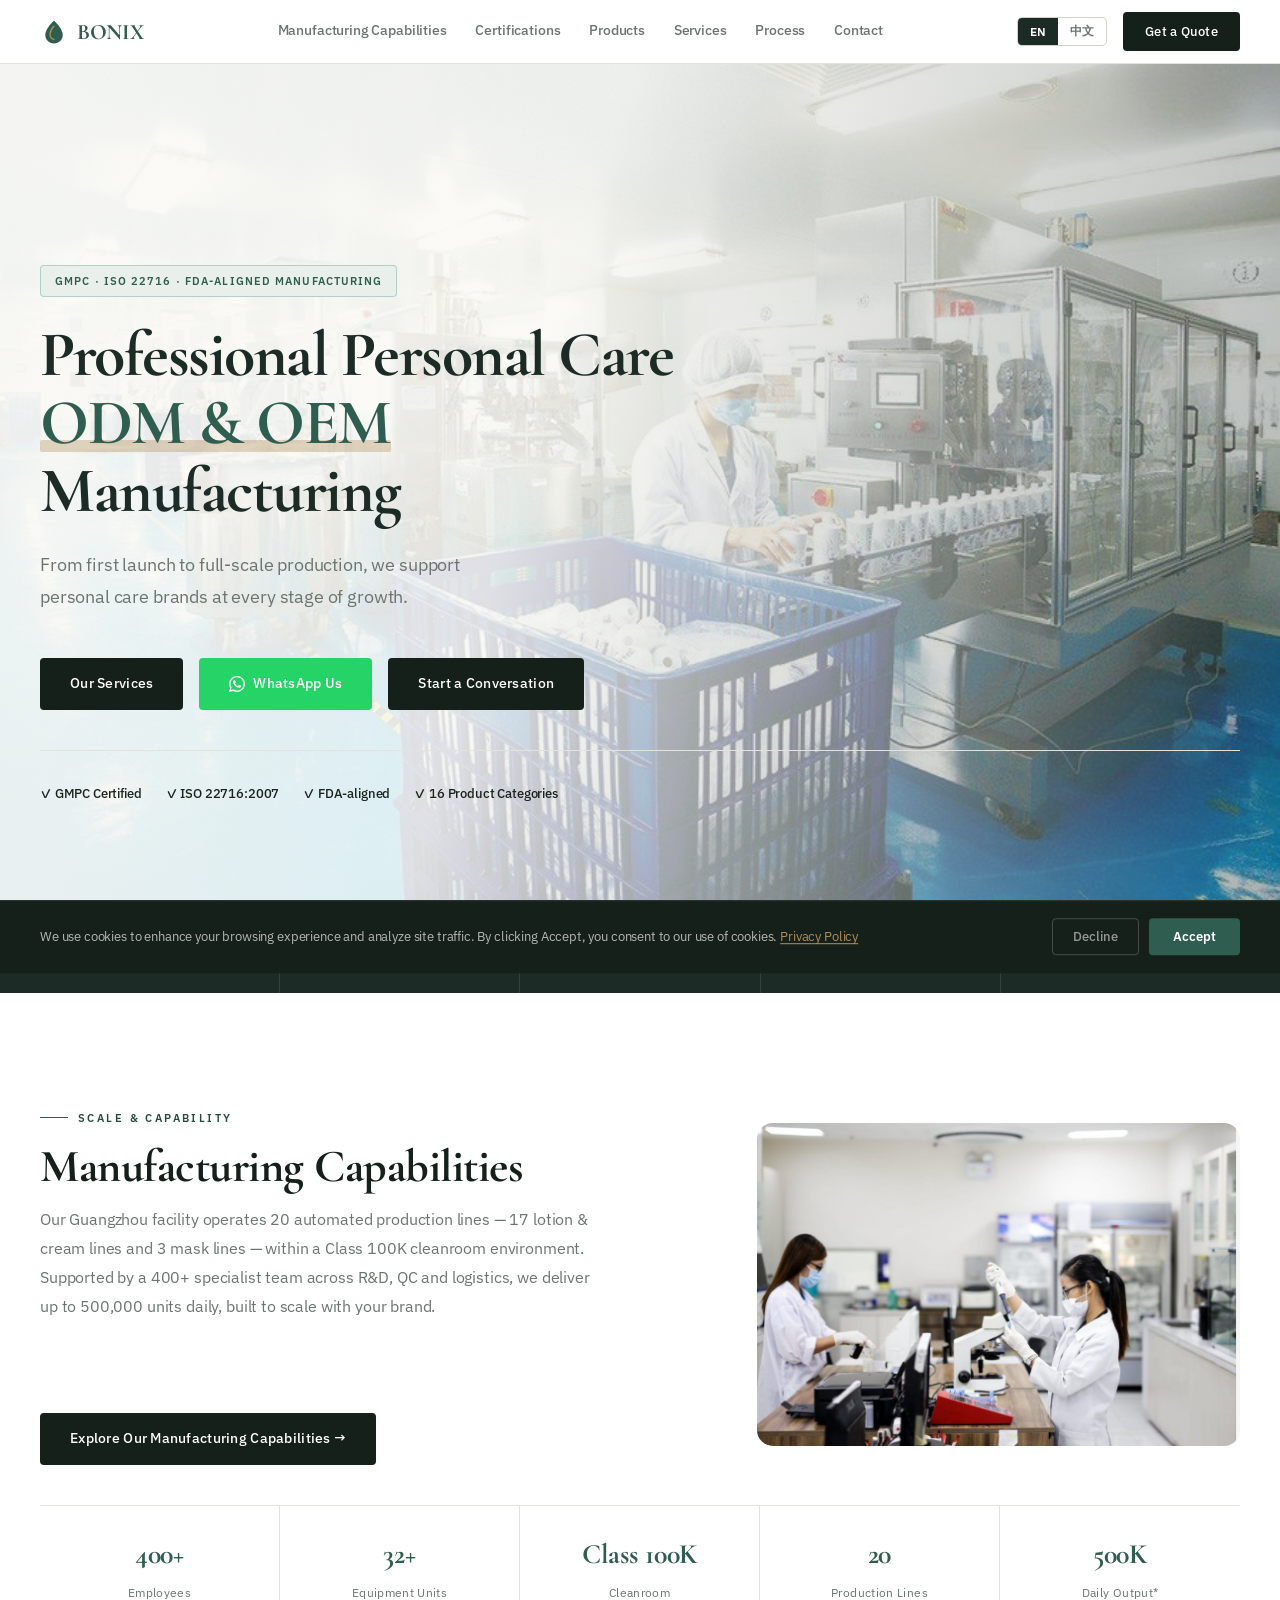
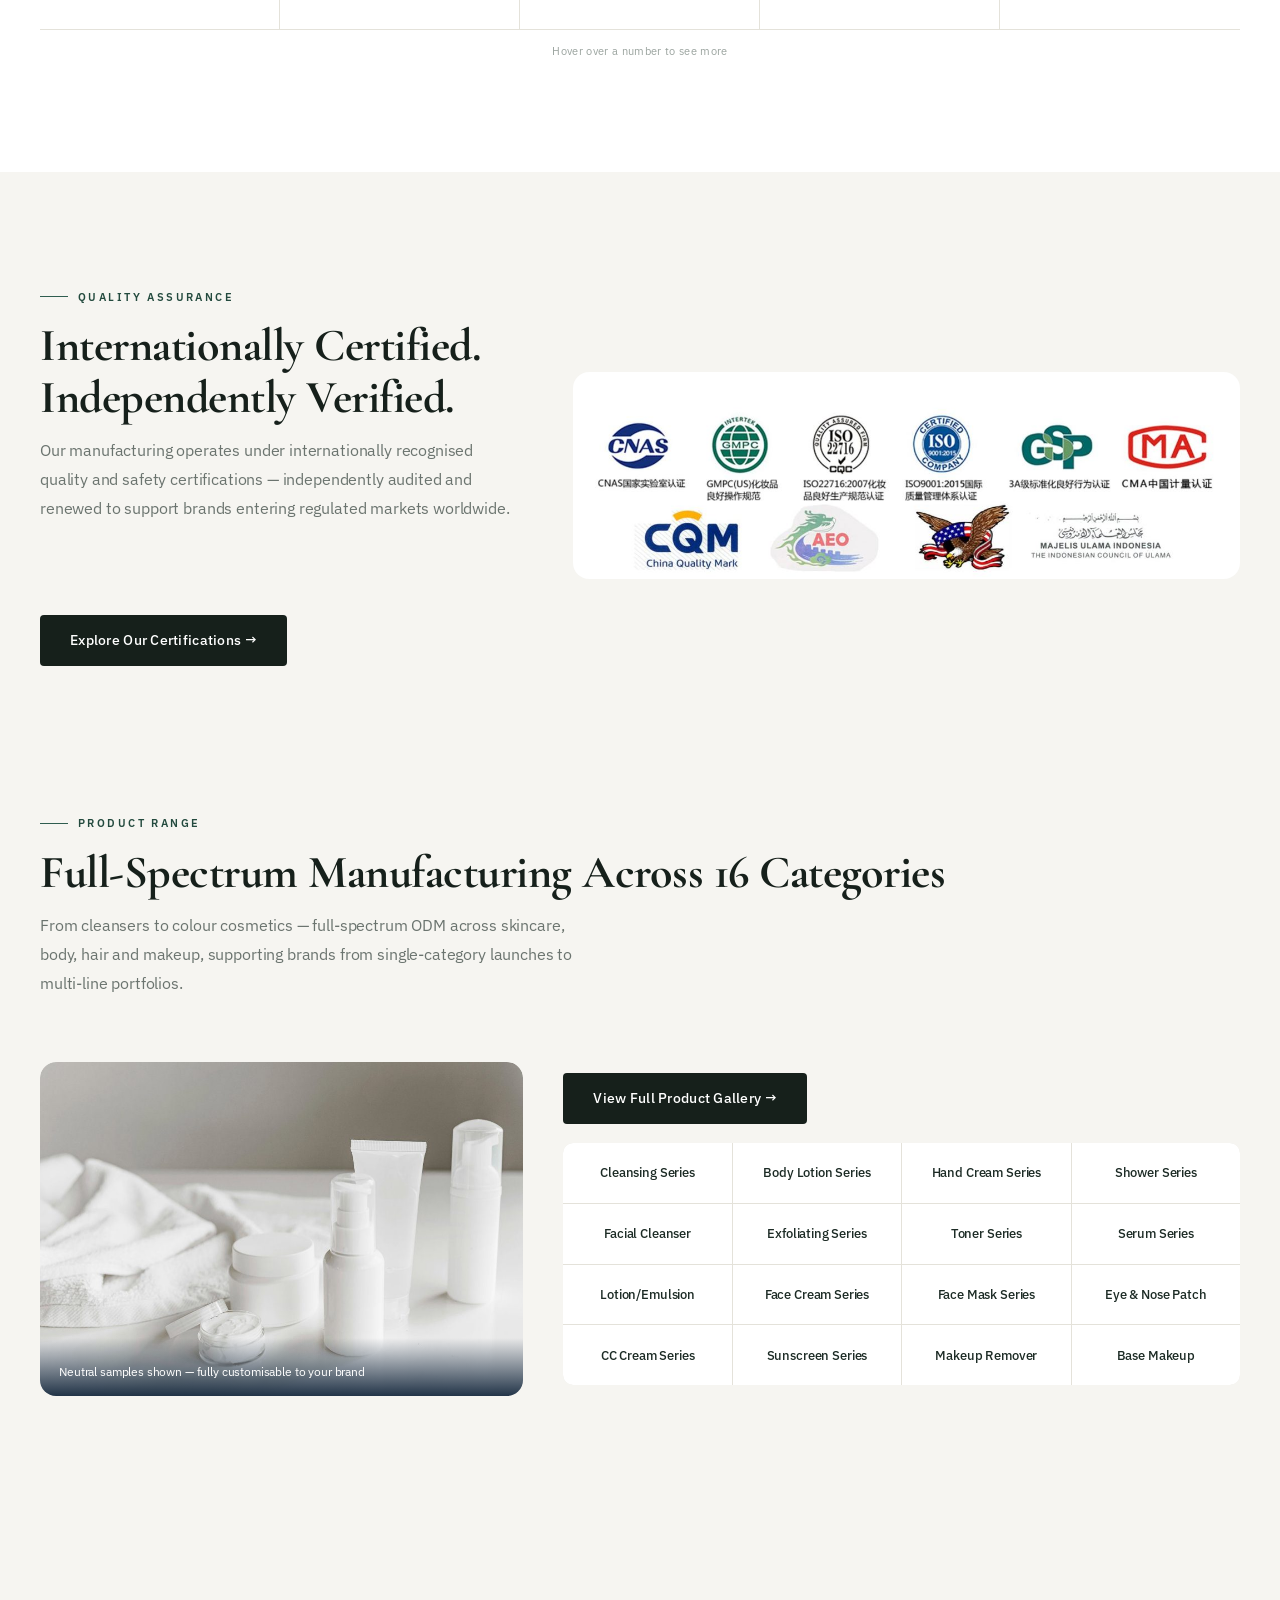
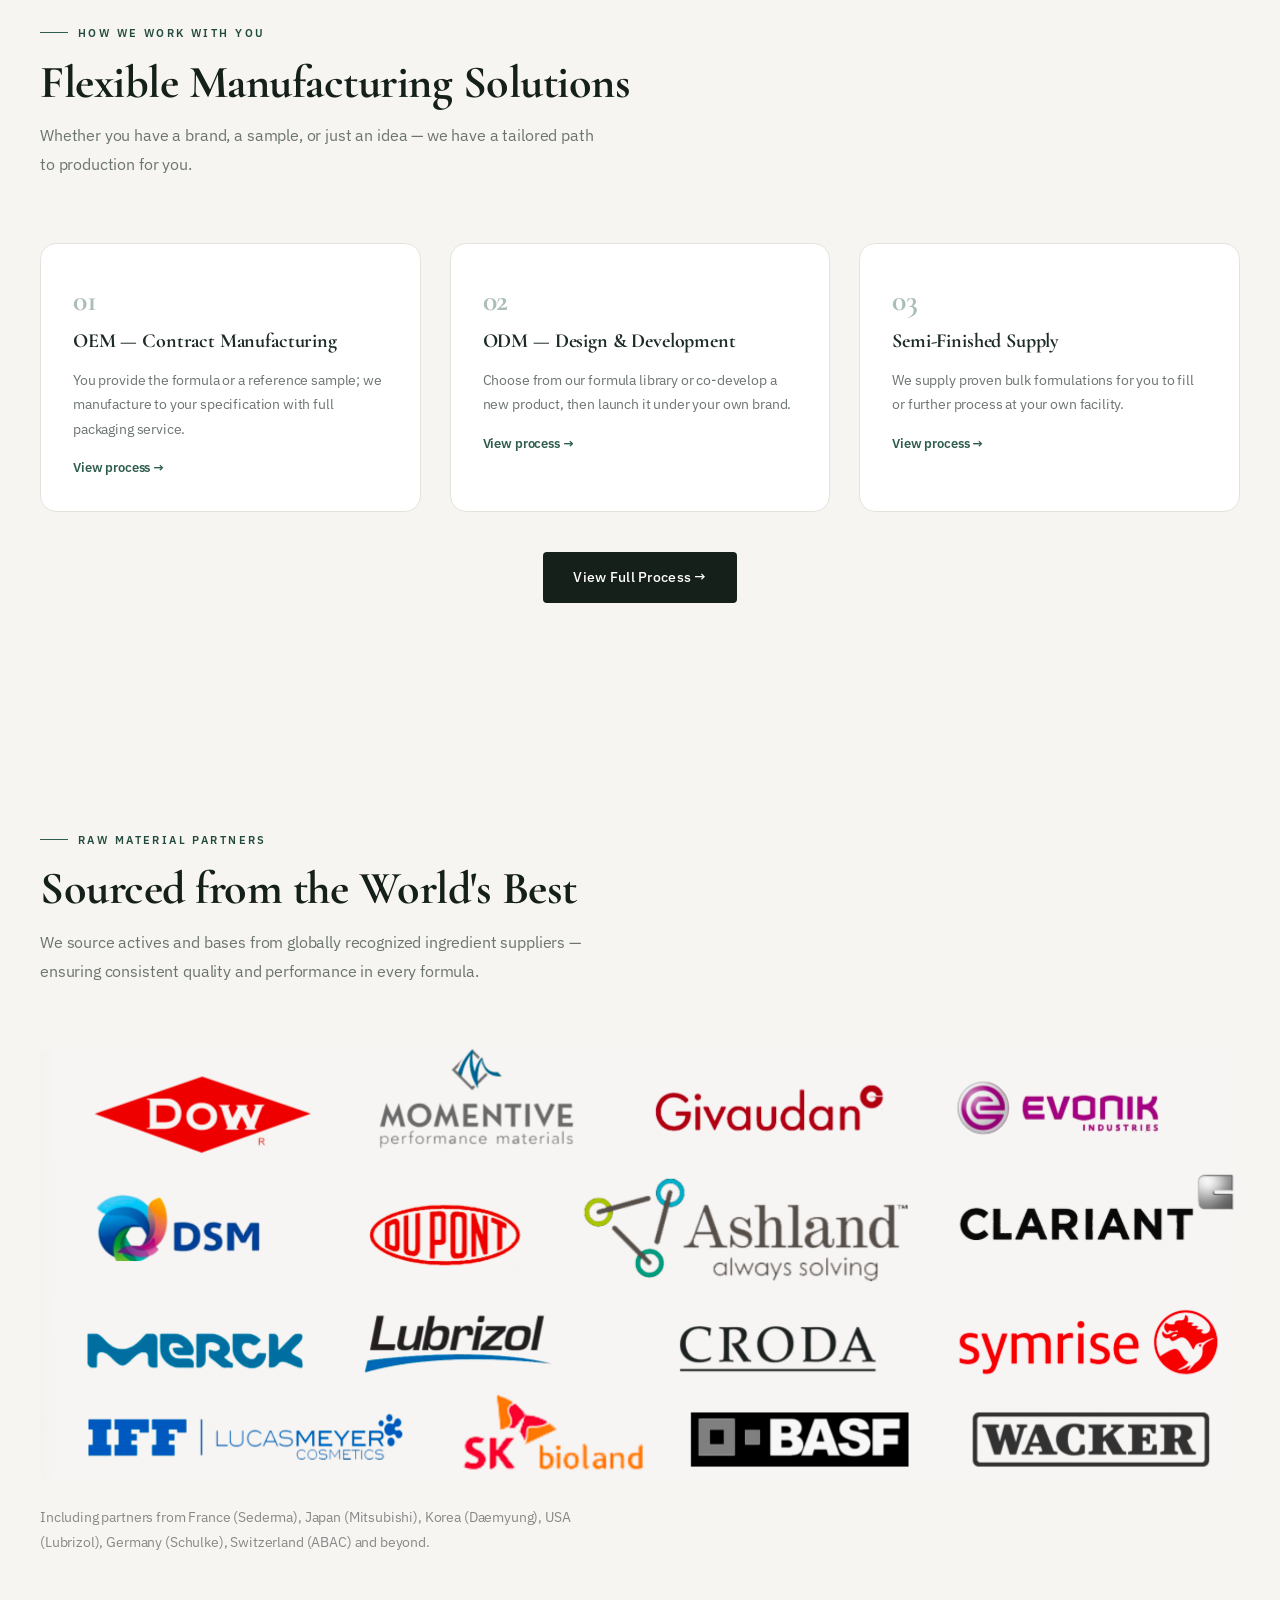
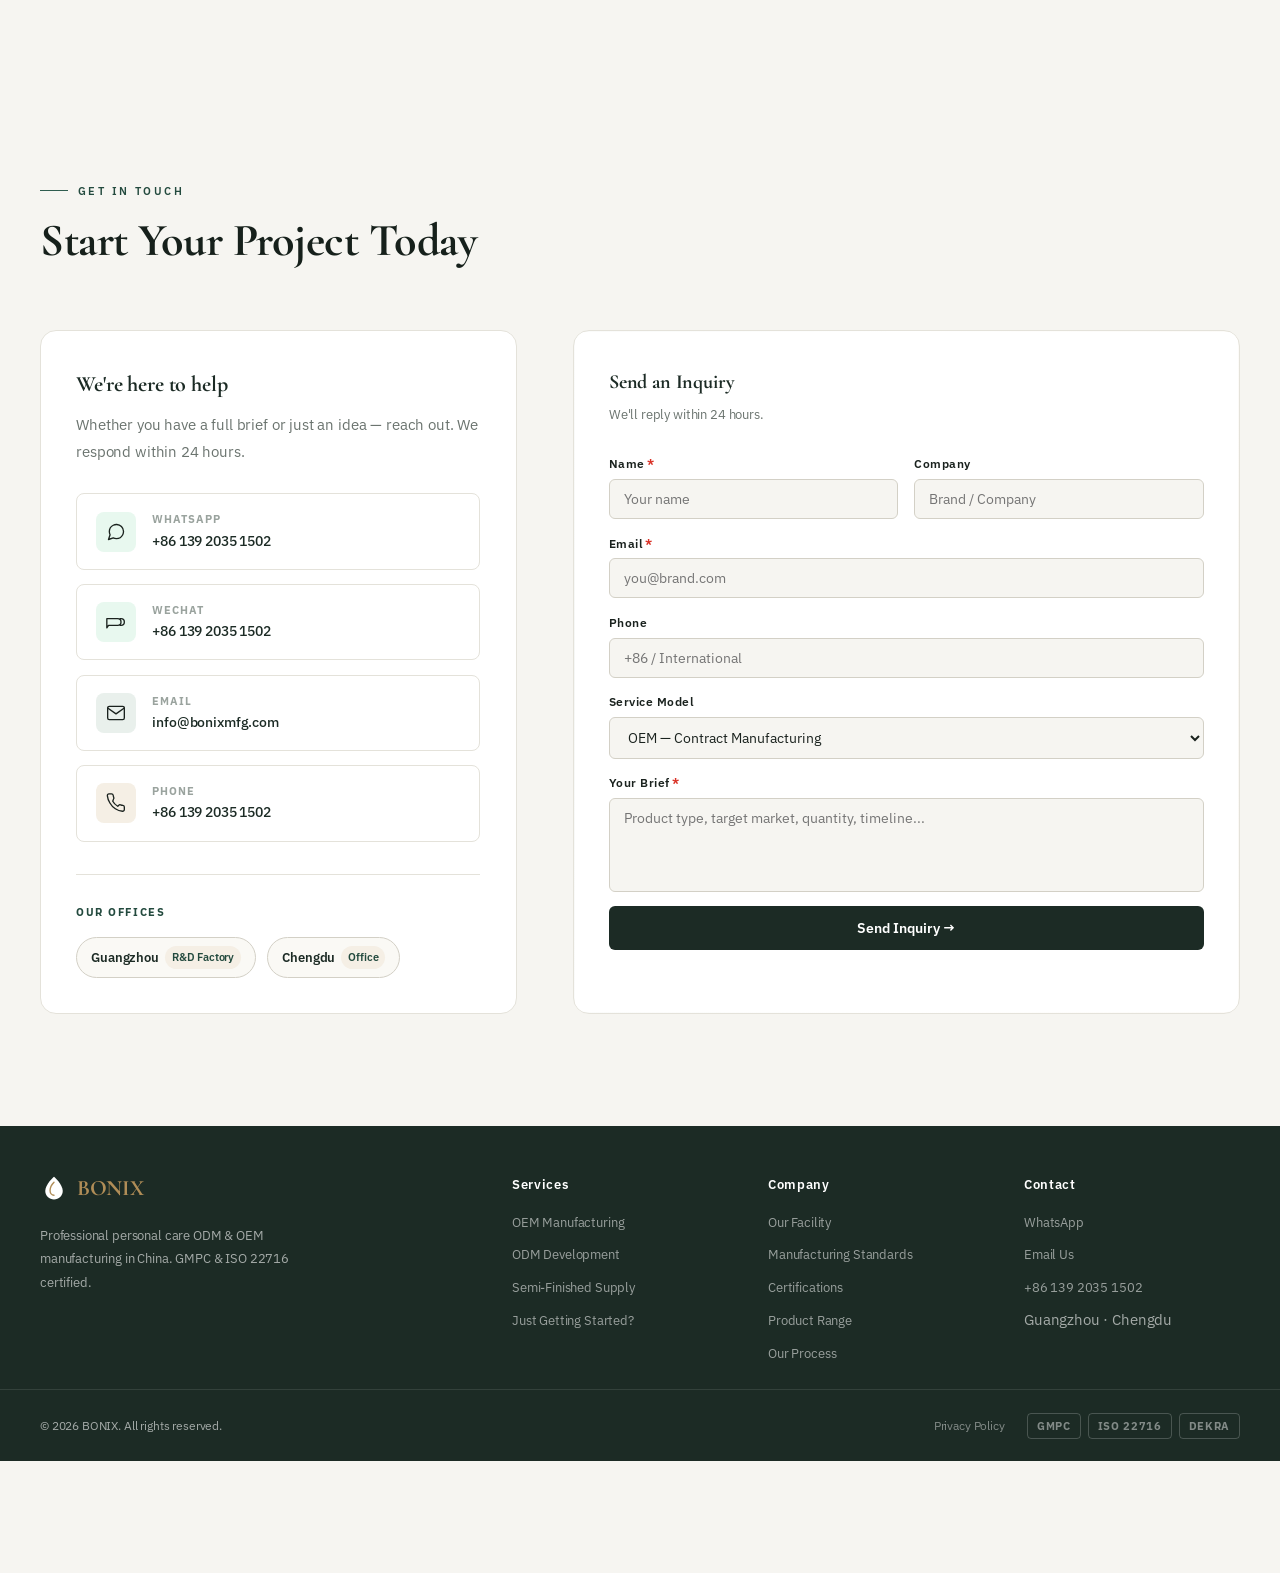
==== commit 40dbcfca: "首页精简 How We Work 板块文案，新增查看完整流程按钮，删除已迁移的 Our Model 和 Trusted Worldwide 板块 Co-Authored-By: Claude Sonn" ====
--- a/index.html
+++ b/index.html
@@ -685,9 +685,9 @@
 <section class="sec sec-alt" id="services">
   <div class="sec-inner">
     <div class="sh fade-in">
-      <div class="eyebrow reveal" id="svc-eye">How We Work With You</div>
-      <h2 class="reveal reveal-d1" id="svc-h">Flexible Manufacturing Solutions</h2>
-      <p class="sec-sub reveal reveal-d2" id="svc-sub">Whether you have a brand, a sample, or just an idea — we have a tailored path to production for you.</p>
+      <div class="eyebrow reveal" id="svc-eye" data-en="How We Work" data-zh="我们的合作方式">How We Work With You</div>
+      <h2 class="reveal reveal-d1" id="svc-h" data-en="Three Paths to Production" data-zh="三种合作方式">Flexible Manufacturing Solutions</h2>
+      <p class="sec-sub reveal reveal-d2" id="svc-sub" data-en="Whether you're managing a single SKU or a multi-line portfolio, we structure the engagement around your product and your production goals." data-zh="无论您是管理单一SKU还是多产品线组合，我们都会围绕您的产品和生产目标来安排合作方式。">Whether you have a brand, a sample, or just an idea — we have a tailored path to production for you.</p>
     </div>
     <div class="svc-grid reveal">
       <div class="svc-card reveal" onclick="openModal('oem')">
@@ -714,6 +714,9 @@
           <div class="svc-link" id="svc3l">View process →</div>
         </div>
       </div>
+    </div>
+    <div style="text-align:center;margin-top:2.5rem;">
+      <a class="btn btn-accent reveal" href="process.html">View Full Process →</a>
     </div>
   </div>
 </section>
@@ -733,98 +736,7 @@
     </div>
 </section>
 
-<section class="sec" id="clients">
-  <div class="sec-inner">
-    <div class="sh center reveal">
-      <div class="eyebrow reveal" id="cl-eye">Trusted Worldwide</div>
-      <h2 class="reveal reveal-d1" id="cl-h">Brands We've Helped Build</h2>
-      <p class="sec-sub reveal reveal-d2" id="cl-sub">We work under strict confidentiality — client identities are protected. Below are representative partners by region and category.</p>
-    </div>
-    <div class="logo-wall reveal reveal-d2">
-      <div class="lw-item">🇺🇸 US Skincare</div>
-      <div class="lw-item">🇬🇧 UK Clean Beauty</div>
-      <div class="lw-item">🇩🇪 DE Men's Care</div>
-      <div class="lw-item">🇫🇷 FR Haircare</div>
-      <div class="lw-item">🇯🇵 JP Premium</div>
-      <div class="lw-item">🇰🇷 KR K-Beauty</div>
-      <div class="lw-item">🇦🇪 UAE Luxury</div>
-      <div class="lw-item">🇦🇺 AU Naturals</div>
-    </div>
-    <div class="testi-grid reveal reveal-d2">
-      <div class="testi-card">
-        <div class="testi-stars">★★★★★</div>
-        <p class="testi-text" id="ts1q">"BONIX managed everything from formula to delivery. Communication was fast and clear — we launched our serum line three months ahead of schedule."</p>
-        <div class="testi-author"><div class="testi-avatar">S</div><div><div class="testi-name" id="ts1n">Skincare Brand Founder</div><div class="testi-role" id="ts1r">United States</div></div></div>
-      </div>
-      <div class="testi-card">
-        <div class="testi-stars">★★★★★</div>
-        <p class="testi-text" id="ts2q">"I needed guidance on EU compliance. Their team handled CPNP registration and made the whole process painless."</p>
-        <div class="testi-author"><div class="testi-avatar">M</div><div><div class="testi-name" id="ts2n">Men's Grooming Brand</div><div class="testi-role" id="ts2r">Germany</div></div></div>
-      </div>
-      <div class="testi-card">
-        <div class="testi-stars">★★★★★</div>
-        <p class="testi-text" id="ts3q">"The quality matched premium Japanese standards at a fraction of our previous cost. On-site QC gave us total peace of mind."</p>
-        <div class="testi-author"><div class="testi-avatar">H</div><div><div class="testi-name" id="ts3n">Haircare Brand</div><div class="testi-role" id="ts3r">Japan</div></div></div>
-      </div>
-    </div>
-  </div>
-</section>
-
-<section class="sec" id="process">
-  <div class="sec-inner">
-    <div class="hw-layout">
-      <div class="hw-left">
-        <div class="eyebrow reveal" id="proc-eye">Our Model</div>
-        <h2 class="reveal reveal-d1" id="proc-h">Comprehensive Manufacturing Solutions</h2>
-        <p class="hw-desc reveal reveal-d2" id="proc-desc">From contract manufacturing to full product development — a structured path to production, built to support brands at scale.</p>
-        <a class="btn btn-accent reveal reveal-d3" href="#contact" id="proc-btn">Start Your Project ↗</a>
-      </div>
-      <div class="hw-grid">
-        <div class="hw-card reveal">
-        <div class="hw-icon"><svg viewBox="0 0 24 24" fill="none" stroke="currentColor" stroke-width="1.6" stroke-linecap="round" stroke-linejoin="round"><path d="M21 11.5a8.38 8.38 0 0 1-.9 3.8 8.5 8.5 0 0 1-7.6 4.7 8.38 8.38 0 0 1-3.8-.9L3 21l1.9-5.7a8.38 8.38 0 0 1-.9-3.8 8.5 8.5 0 0 1 4.7-7.6 8.38 8.38 0 0 1 3.8-.9h.5a8.48 8.48 0 0 1 8 8v.5z"/></svg></div>
-        <div class="hw-title" id="pr1">Discuss Intent</div>
-        <div class="hw-sub" id="pr1s">Share your needs & goals</div>
-      </div>
-<div class="hw-card reveal">
-        <div class="hw-icon"><svg viewBox="0 0 24 24" fill="none" stroke="currentColor" stroke-width="1.6" stroke-linecap="round" stroke-linejoin="round"><path d="M14 2H6a2 2 0 0 0-2 2v16a2 2 0 0 0 2 2h12a2 2 0 0 0 2-2V8z"/><polyline points="14 2 14 8 20 8"/><line x1="9" y1="13" x2="15" y2="13"/><line x1="9" y1="17" x2="13" y2="17"/></svg></div>
-        <div class="hw-title" id="pr2">Sign Contract</div>
-        <div class="hw-sub" id="pr2s">Terms & agreement confirmed</div>
-      </div>
-<div class="hw-card reveal">
-        <div class="hw-icon"><svg viewBox="0 0 24 24" fill="none" stroke="currentColor" stroke-width="1.6" stroke-linecap="round" stroke-linejoin="round"><path d="M20.59 13.41l-7.17 7.17a2 2 0 0 1-2.83 0L2 12V2h10l8.59 8.59a2 2 0 0 1 0 2.82z"/><line x1="7" y1="7" x2="7.01" y2="7"/></svg></div>
-        <div class="hw-title" id="pr3">Confirm Product</div>
-        <div class="hw-sub" id="pr3s">Formula &amp; sample approval — ideal for brands managing multi-SKU production pipelines</div>
-      </div>
-<div class="hw-card reveal">
-        <div class="hw-icon"><svg viewBox="0 0 24 24" fill="none" stroke="currentColor" stroke-width="1.6" stroke-linecap="round" stroke-linejoin="round"><path d="M16.5 9.4 7.5 4.21"/><path d="M21 16V8a2 2 0 0 0-1-1.73l-7-4a2 2 0 0 0-2 0l-7 4A2 2 0 0 0 3 8v8a2 2 0 0 0 1 1.73l7 4a2 2 0 0 0 2 0l7-4A2 2 0 0 0 21 16z"/><polyline points="3.27 6.96 12 12.01 20.73 6.96"/><line x1="12" y1="22.08" x2="12" y2="12"/></svg></div>
-        <div class="hw-title" id="pr4">Confirm Packaging</div>
-        <div class="hw-sub" id="pr4s">Design & materials selected</div>
-      </div>
-<div class="hw-card reveal">
-        <div class="hw-icon"><svg viewBox="0 0 24 24" fill="none" stroke="currentColor" stroke-width="1.6" stroke-linecap="round" stroke-linejoin="round"><path d="M22 19a2 2 0 0 1-2 2H4a2 2 0 0 1-2-2V5a2 2 0 0 1 2-2h5l2 3h9a2 2 0 0 1 2 2z"/><line x1="12" y1="11" x2="12" y2="17"/><line x1="9" y1="14" x2="15" y2="14"/></svg></div>
-        <div class="hw-title" id="pr5">Apply for Filing</div>
-        <div class="hw-sub" id="pr5s">Regulatory registration</div>
-      </div>
-<div class="hw-card reveal">
-        <div class="hw-icon"><svg viewBox="0 0 24 24" fill="none" stroke="currentColor" stroke-width="1.6" stroke-linecap="round" stroke-linejoin="round"><circle cx="9" cy="21" r="1"/><circle cx="20" cy="21" r="1"/><path d="M1 1h4l2.68 13.39a2 2 0 0 0 2 1.61h9.72a2 2 0 0 0 2-1.61L23 6H6"/></svg></div>
-        <div class="hw-title" id="pr6">Purchase Materials</div>
-        <div class="hw-sub" id="pr6s">Sourcing & procurement</div>
-      </div>
-<div class="hw-card reveal">
-        <div class="hw-icon"><svg viewBox="0 0 24 24" fill="none" stroke="currentColor" stroke-width="1.6" stroke-linecap="round" stroke-linejoin="round"><path d="M2 20a2 2 0 0 0 2 2h16a2 2 0 0 0 2-2V8l-7 5V8l-7 5V4a2 2 0 0 0-2-2H4a2 2 0 0 0-2 2z"/></svg></div>
-        <div class="hw-title" id="pr7">Begin Production</div>
-        <div class="hw-sub" id="pr7s">GMPC-standard manufacturing</div>
-      </div>
-<div class="hw-card reveal">
-        <div class="hw-icon"><svg viewBox="0 0 24 24" fill="none" stroke="currentColor" stroke-width="1.6" stroke-linecap="round" stroke-linejoin="round"><rect x="1" y="3" width="15" height="13"/><polygon points="16 8 20 8 23 11 23 16 16 16 16 8"/><circle cx="5.5" cy="18.5" r="2.5"/><circle cx="18.5" cy="18.5" r="2.5"/></svg></div>
-        <div class="hw-title" id="pr8">Complete Delivery</div>
-        <div class="hw-sub" id="pr8s">Export & door delivery</div>
-      </div>
-
-      </div>
-    </div>
-  </div>
-</section>
+
 
 <section class="sec sec-alt" id="contact">
   <div class="sec-inner">
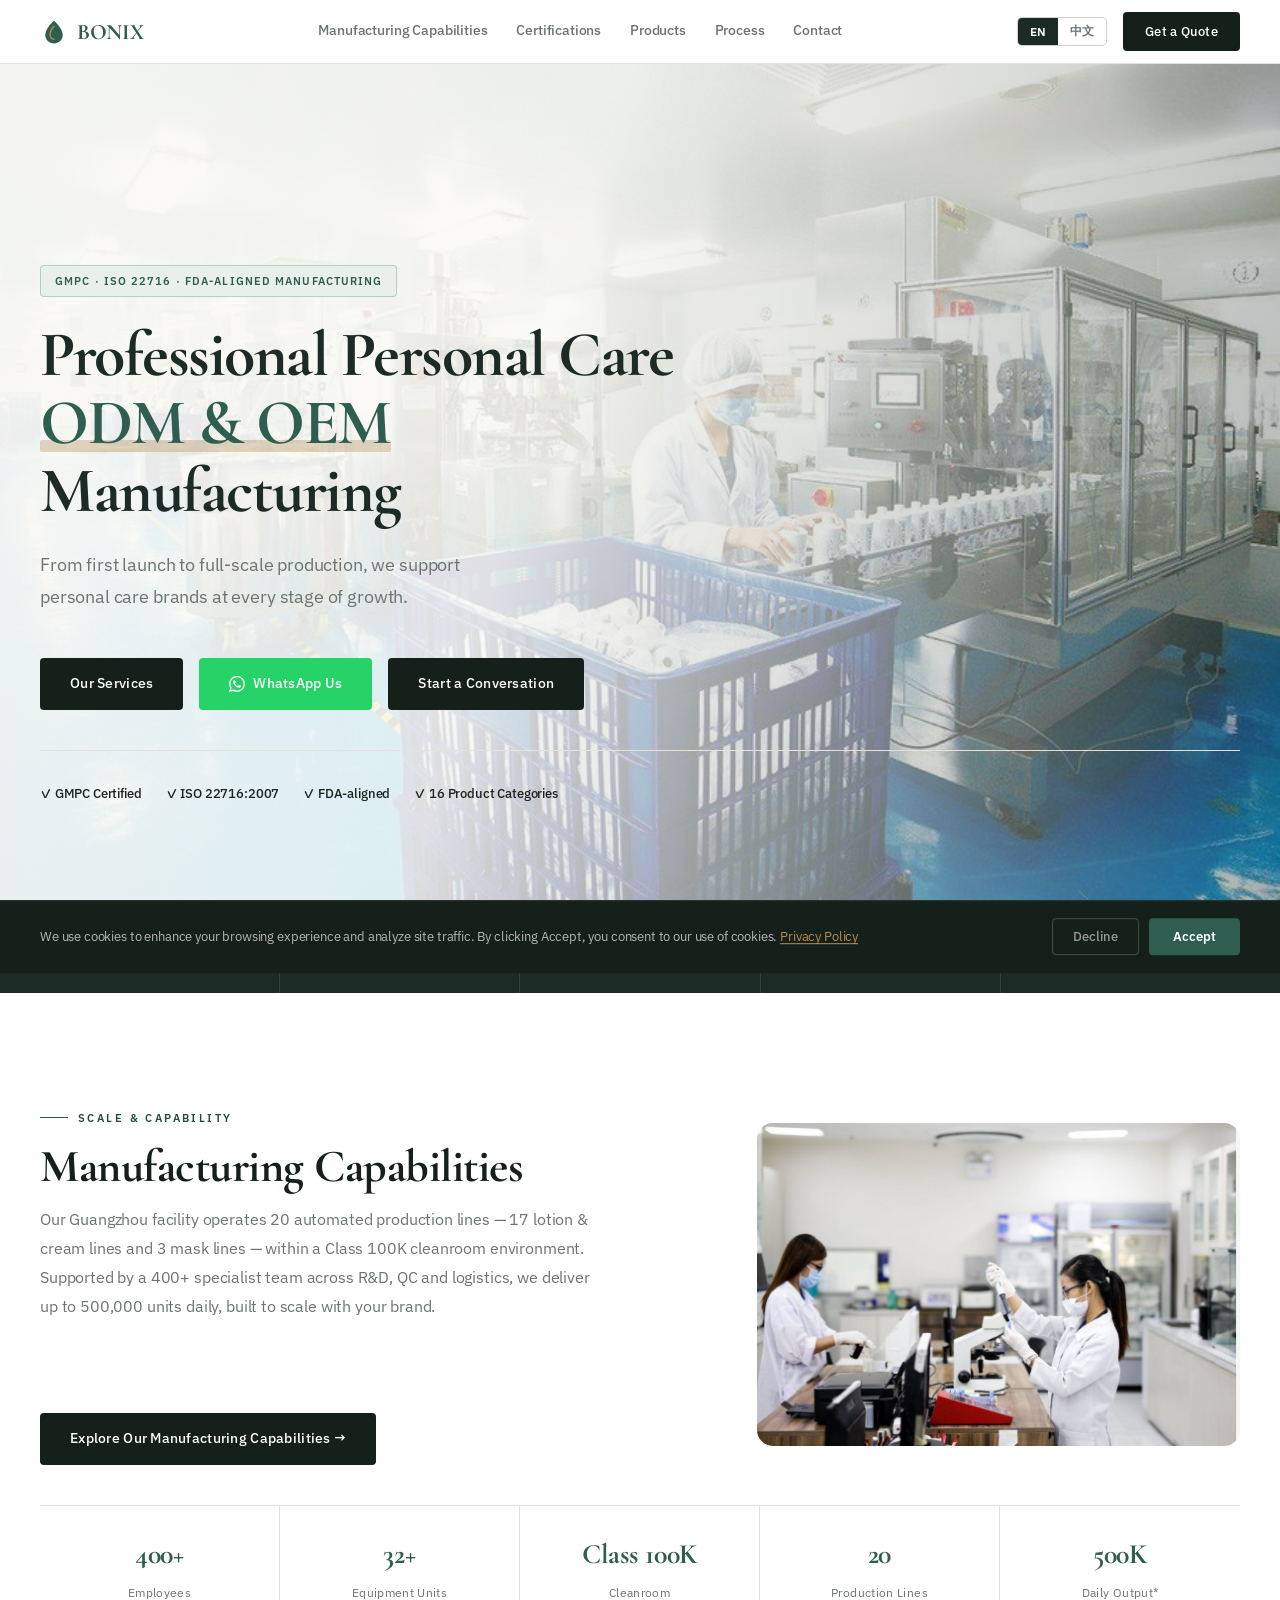
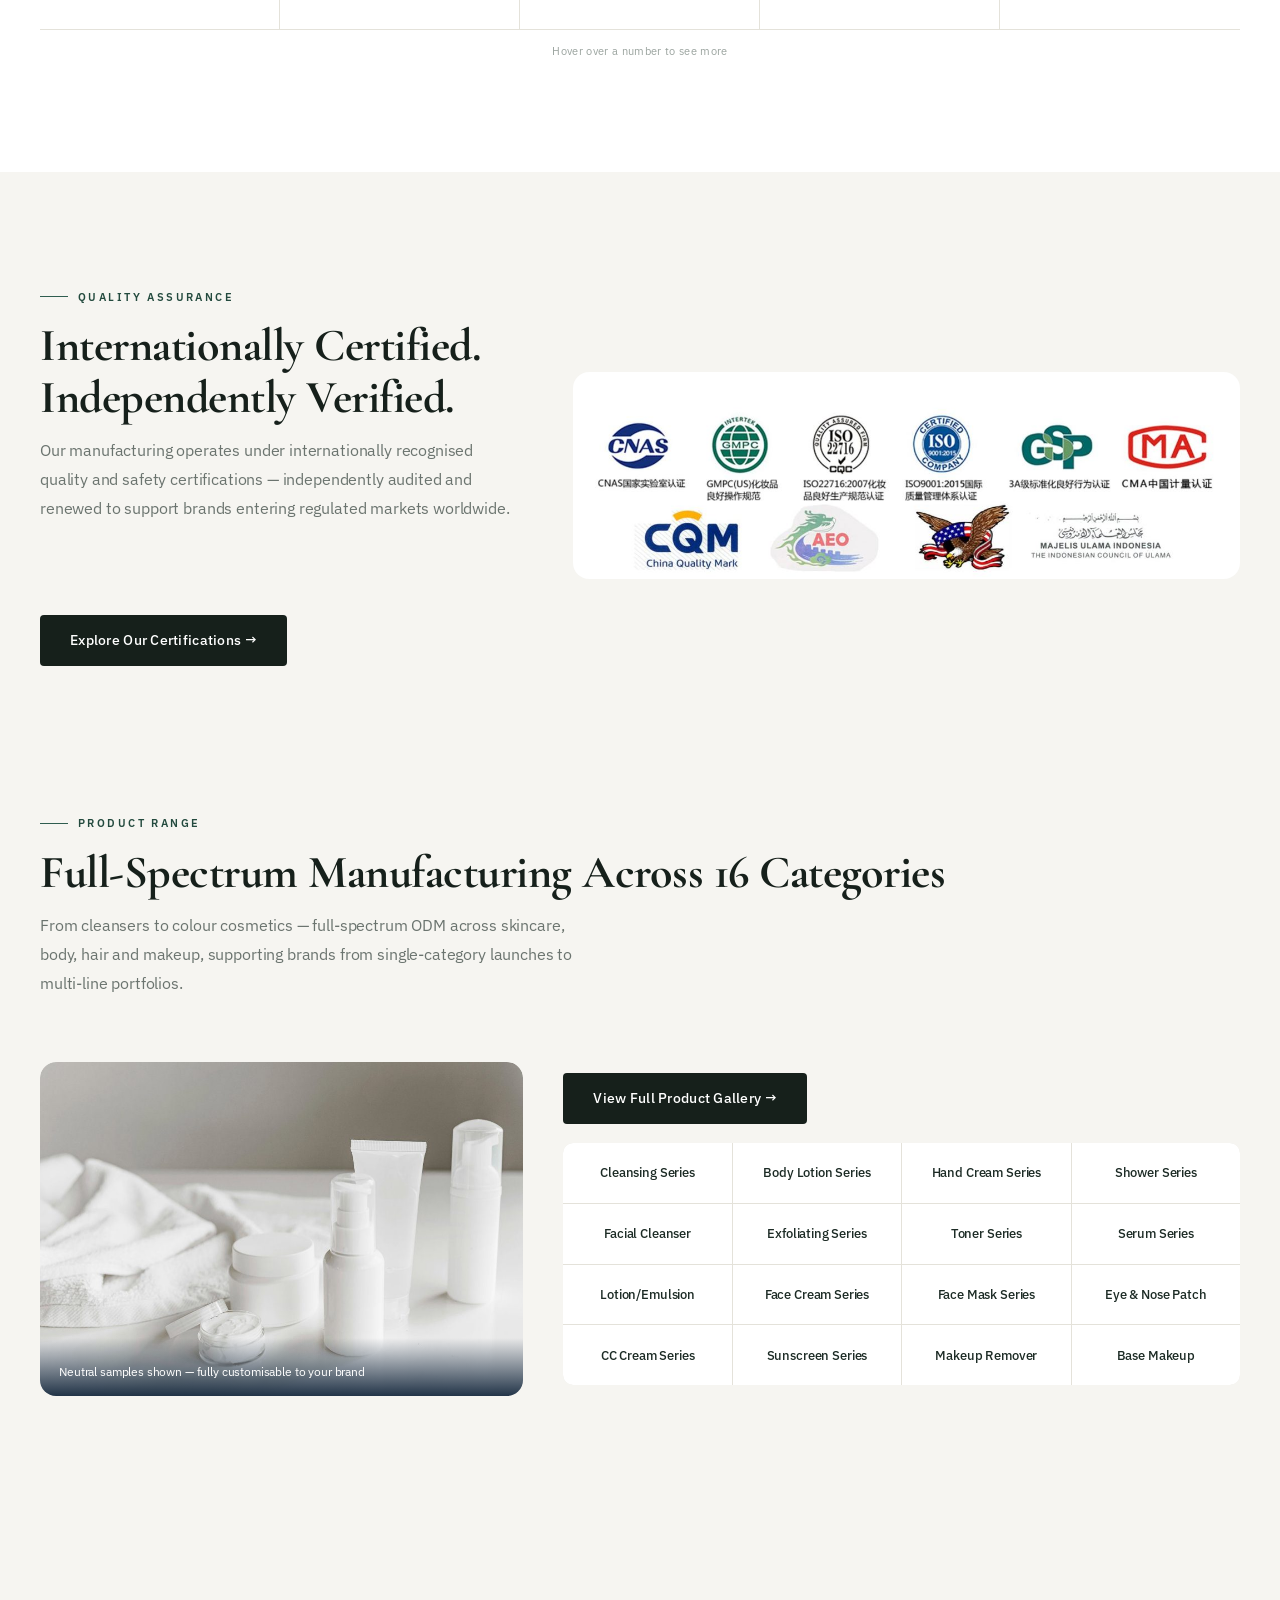
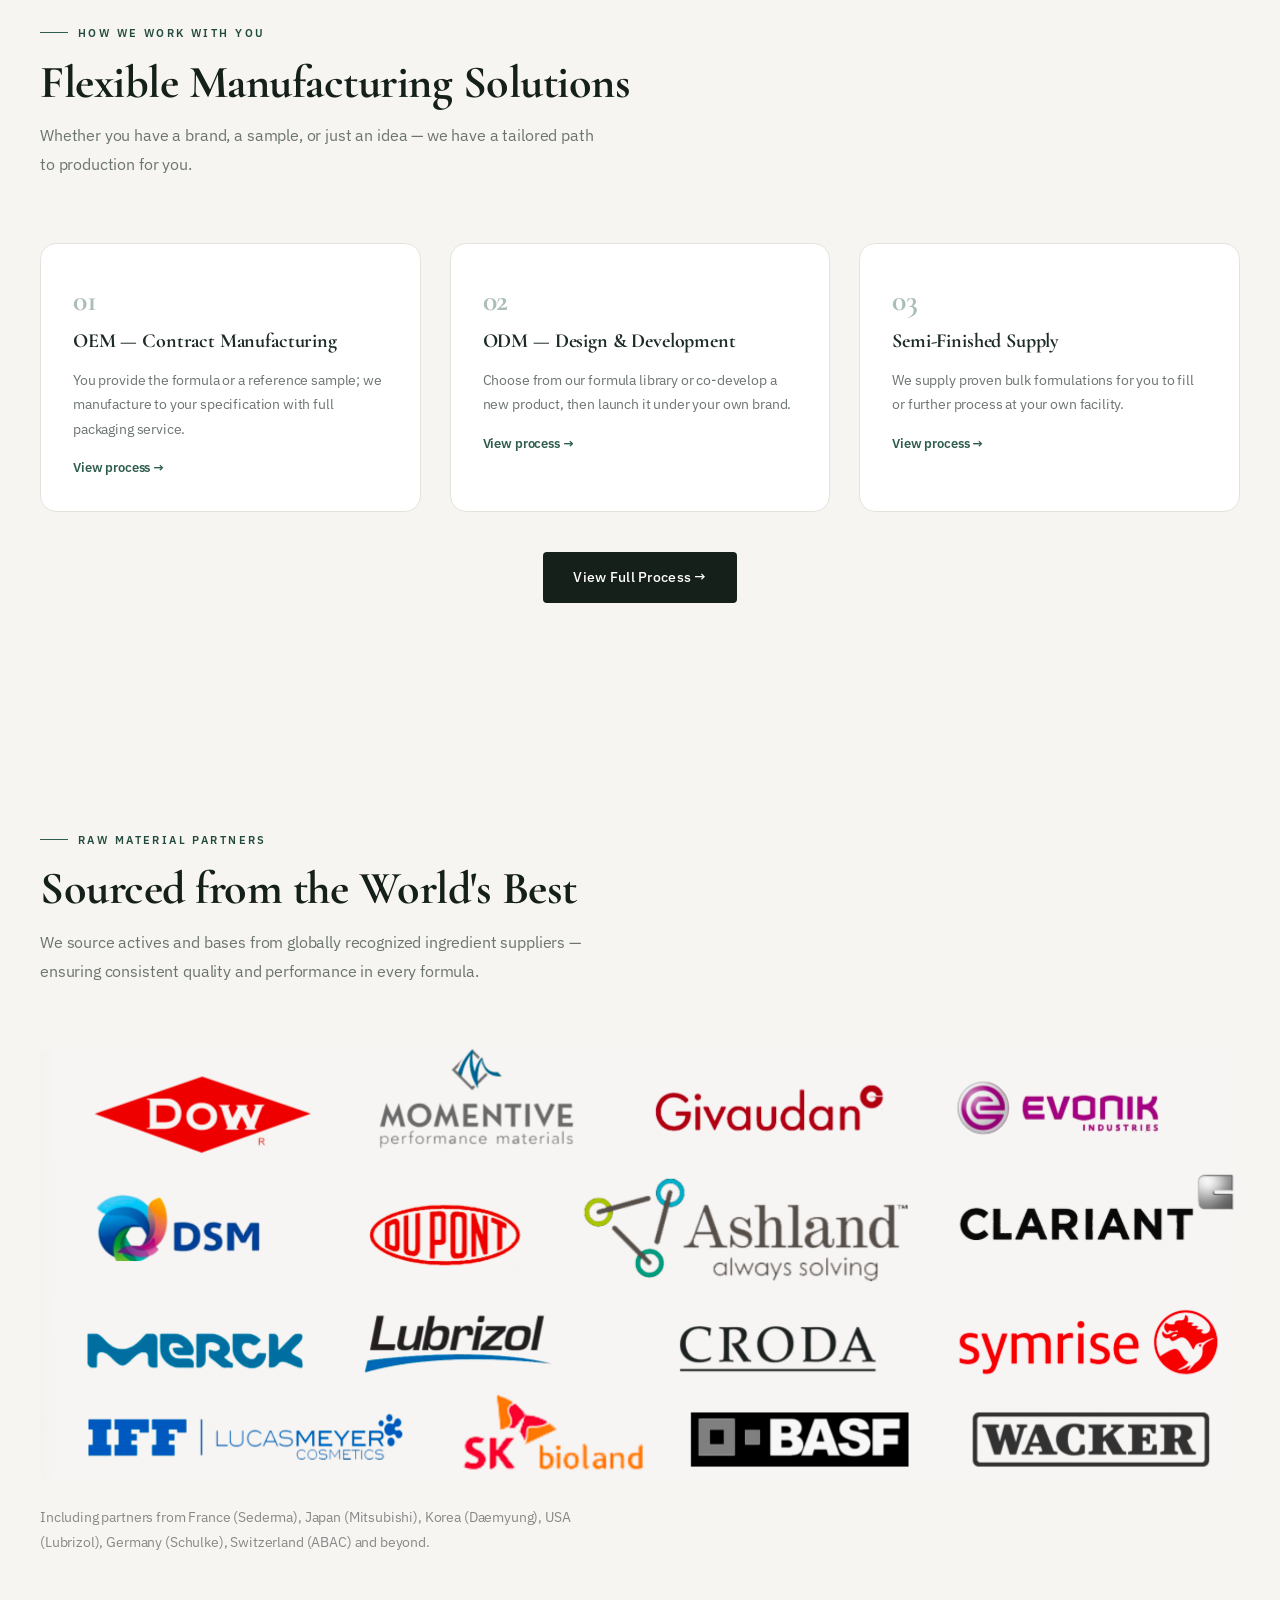
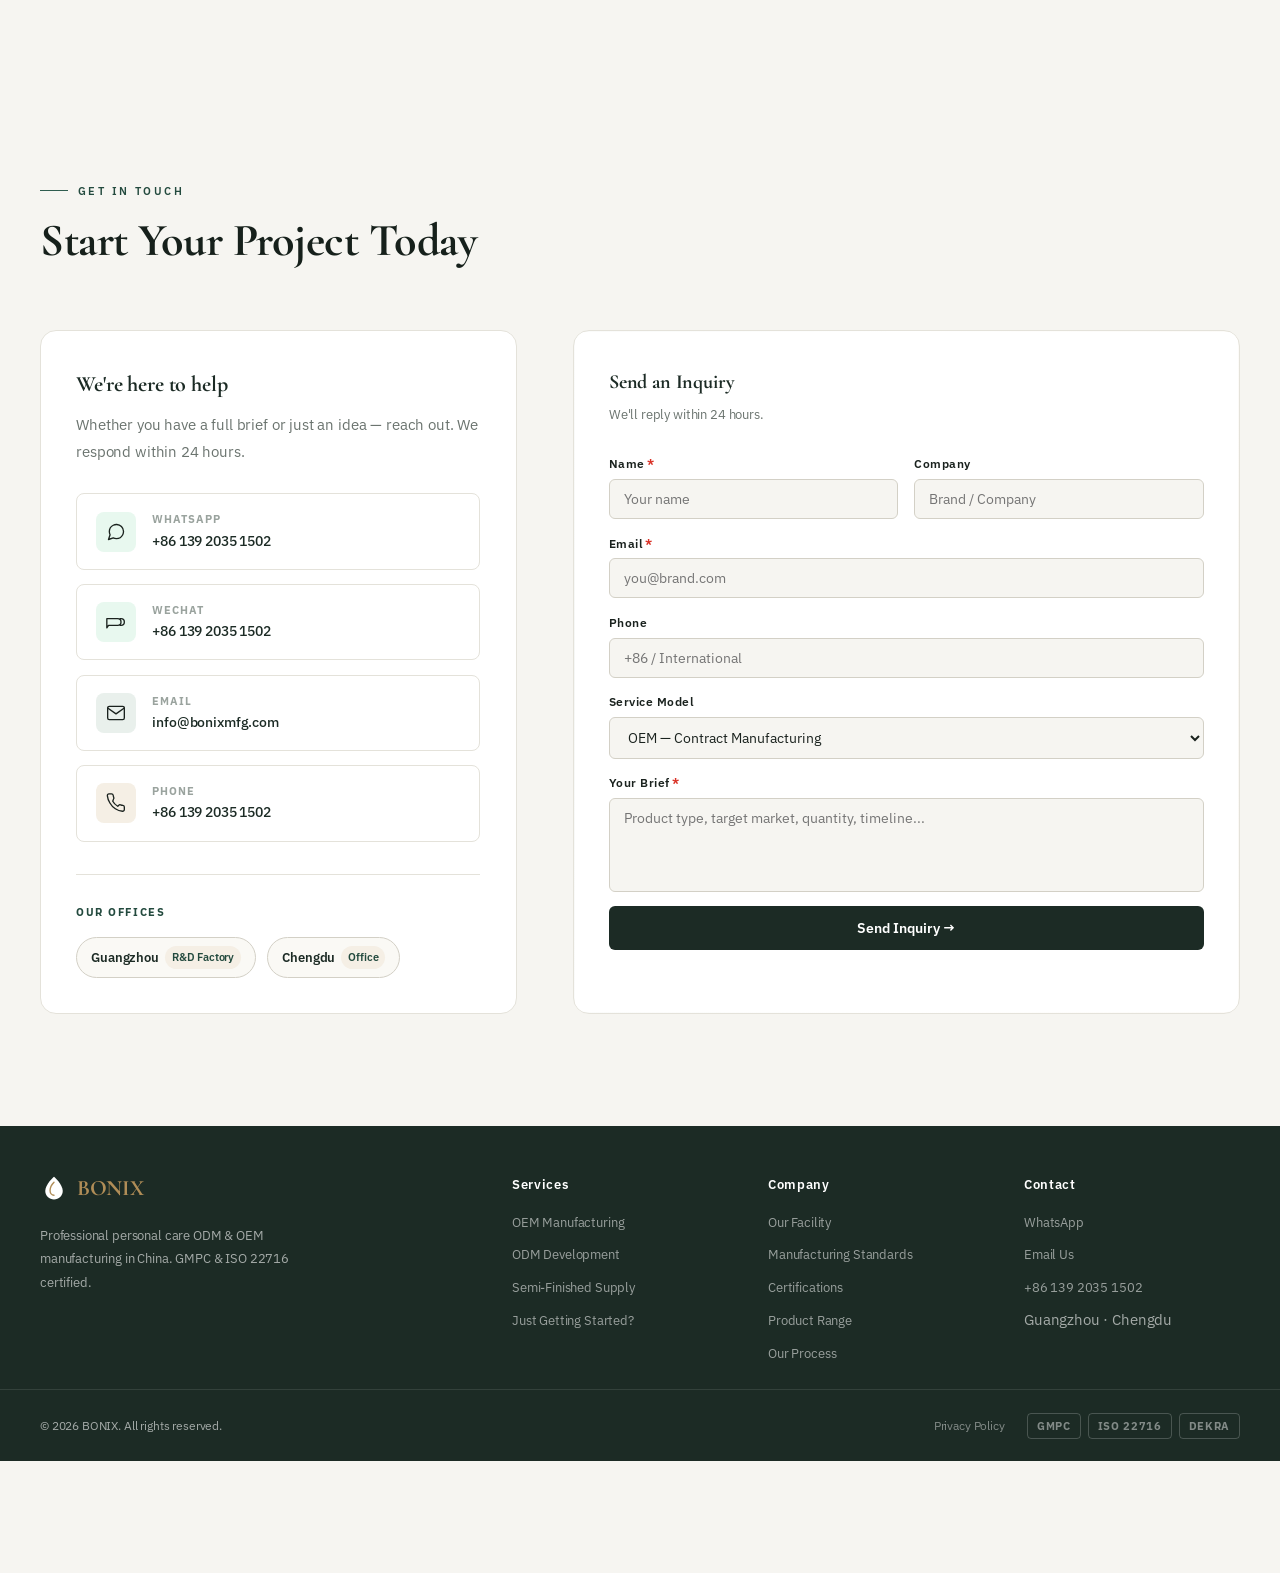
==== commit 446fe50b: "统一所有页面导航：删除 Services 导航项，Process 链接更新为 process.html Co-Authored-By: Claude Sonnet 4.6 <noreply@anthr" ====
--- a/index.html
+++ b/index.html
@@ -538,8 +538,7 @@
       <li><a href="facility.html" id="nl-fac">Manufacturing Capabilities</a></li>
       <li><a href="certifications.html" id="nl-cert">Certifications</a></li>
       <li><a href="products.html" id="nl-prod">Products</a></li>
-      <li><a href="#services" id="nl-svc">Services</a></li>
-      <li><a href="#process" id="nl-proc">Process</a></li>
+      <li><a href="process.html" id="nl-proc">Process</a></li>
       <li><a href="#contact" id="nl-con">Contact</a></li>
       <li class="nav-cta-mobile"><a class="nav-cta" href="https://wa.me/8613920351502" target="_blank" rel="noopener noreferrer" data-en="Get a Quote" data-zh="立即询价">Get a Quote</a></li>
     </ul>
@@ -795,7 +794,7 @@
   <div class="ftop">
     <div class="fbrand"><a class="logo" href="#"><svg class="logo-mark" viewBox="0 0 32 32" fill="none" xmlns="http://www.w3.org/2000/svg"><path d="M16 3C16 3 6 11.5 6 19.5C6 25 10.5 29 16 29C21.5 29 26 25 26 19.5C26 11.5 16 3 16 3Z" fill="var(--accent)"/><path d="M16 9.5C16 9.5 11.5 14 11.5 18.8C11.5 22 13.5 24.2 16 24.2" stroke="var(--gold)" stroke-width="1.6" stroke-linecap="round"/></svg><span class="logo-txt">BO<b>NIX</b></span></a><p id="fp">Professional personal care ODM & OEM manufacturing in China. GMPC & ISO 22716 certified.</p></div>
     <div class="fcol"><h4 id="fc1h">Services</h4><ul><li><a href="#services" id="fc1a">OEM Manufacturing</a></li><li><a href="#services" id="fc1b">ODM Development</a></li><li><a href="#services" id="fc1c">Semi-Finished Supply</a></li><li><a href="startup-program.html" id="fc1d">Just Getting Started?</a></li></ul></div>
-    <div class="fcol"><h4 id="fc2h">Company</h4><ul><li><a href="facility.html" id="fc2e">Our Facility</a></li><li><a href="facility.html" id="fc2a">Manufacturing Standards</a></li><li><a href="certifications.html" id="fc2b">Certifications</a></li><li><a href="products.html" id="fc2d">Product Range</a></li><li><a href="#process" id="fc2c">Our Process</a></li></ul></div>
+    <div class="fcol"><h4 id="fc2h">Company</h4><ul><li><a href="facility.html" id="fc2e">Our Facility</a></li><li><a href="facility.html" id="fc2a">Manufacturing Standards</a></li><li><a href="certifications.html" id="fc2b">Certifications</a></li><li><a href="products.html" id="fc2d">Product Range</a></li><li><a href="process.html" id="fc2c">Our Process</a></li></ul></div>
     <div class="fcol"><h4 id="fc3h">Contact</h4><ul><li><a href="https://wa.me/8613920351502" target="_blank" rel="noopener noreferrer">WhatsApp</a></li><li><a href="mailto:info@bonixmfg.com">Email Us</a></li><li><a href="tel:+8613920351502">+86 139 2035 1502</a></li><li><span id="fc3l">Guangzhou &middot; Chengdu</span></li></ul></div>
   </div>
   <div class="fbot"><p id="fcopy">&copy; 2026 BONIX. All rights reserved.</p><div style="display:flex;align-items:center;gap:1.4rem;flex-wrap:wrap;"><a href="privacy-policy.html" class="fpp">Privacy Policy</a><div class="fcs"><span class="fc">GMPC</span><span class="fc">ISO 22716</span><span class="fc">DEKRA</span></div></div></div>
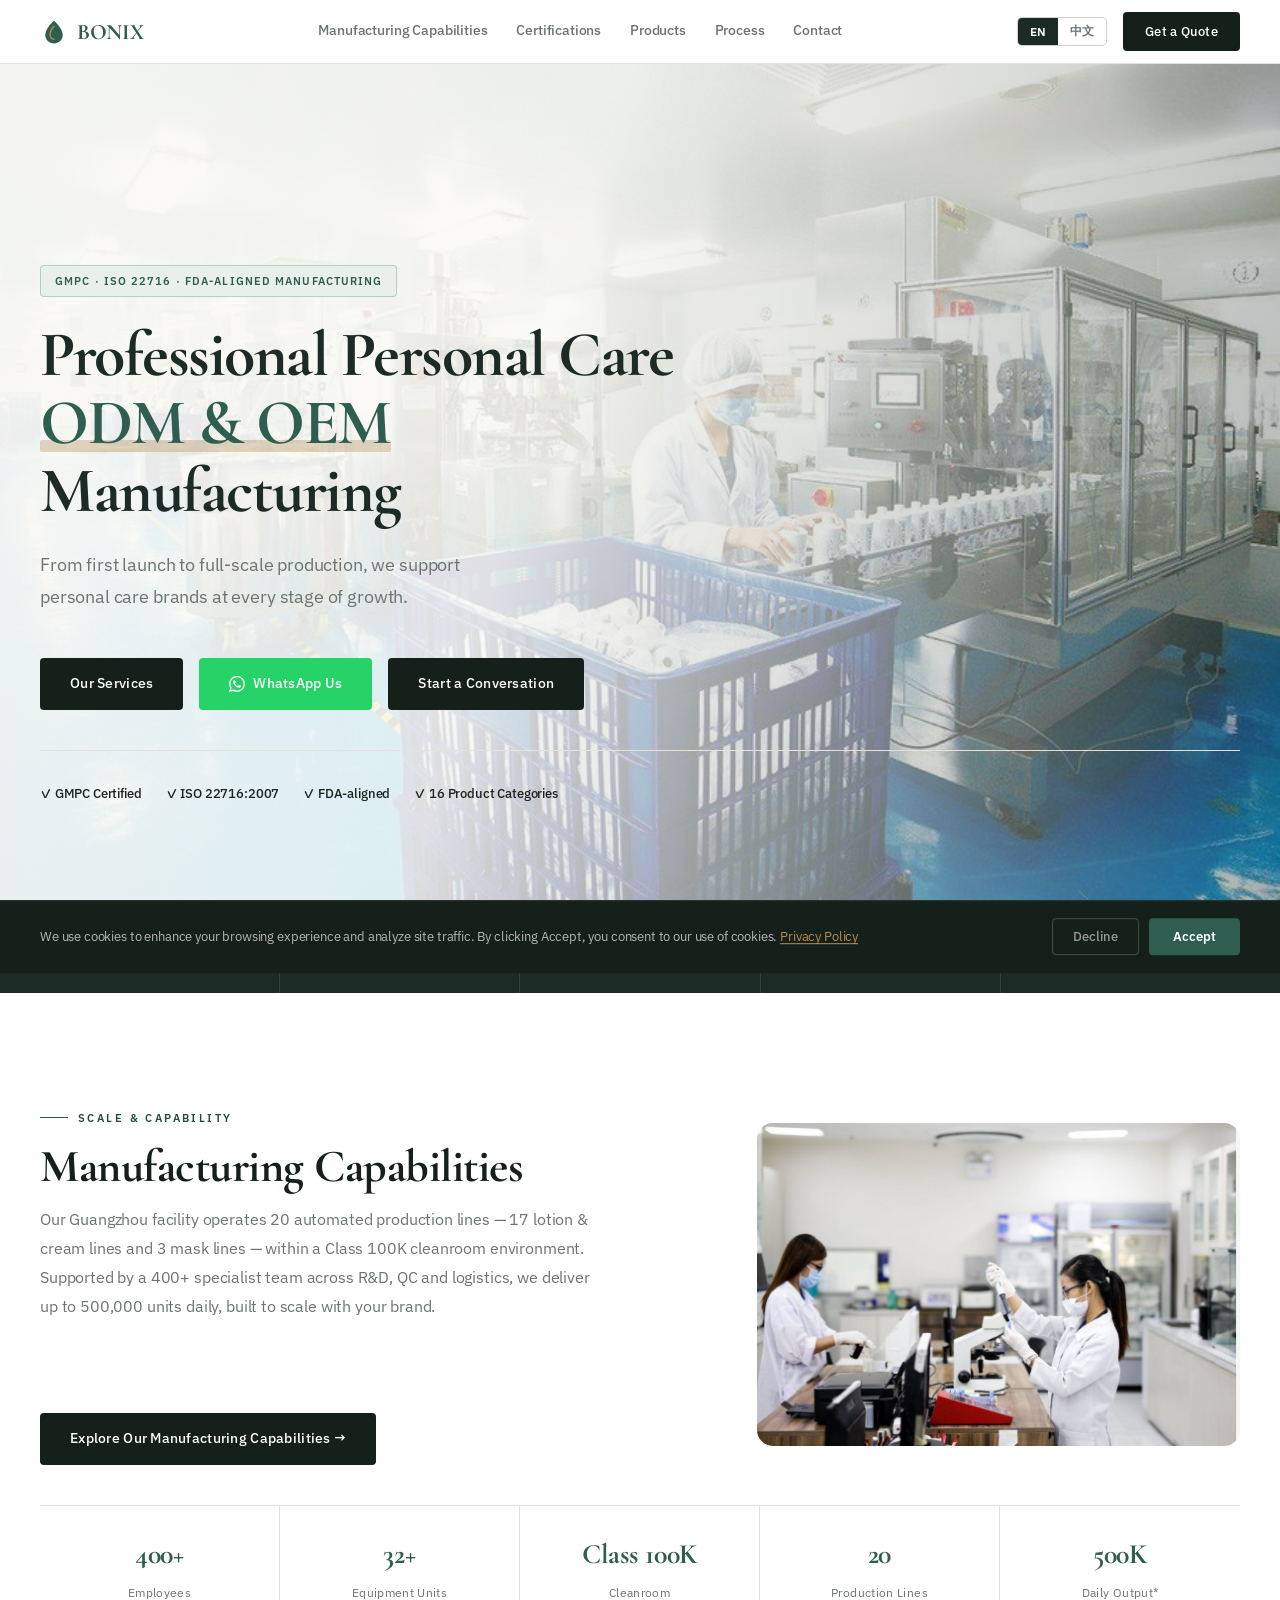
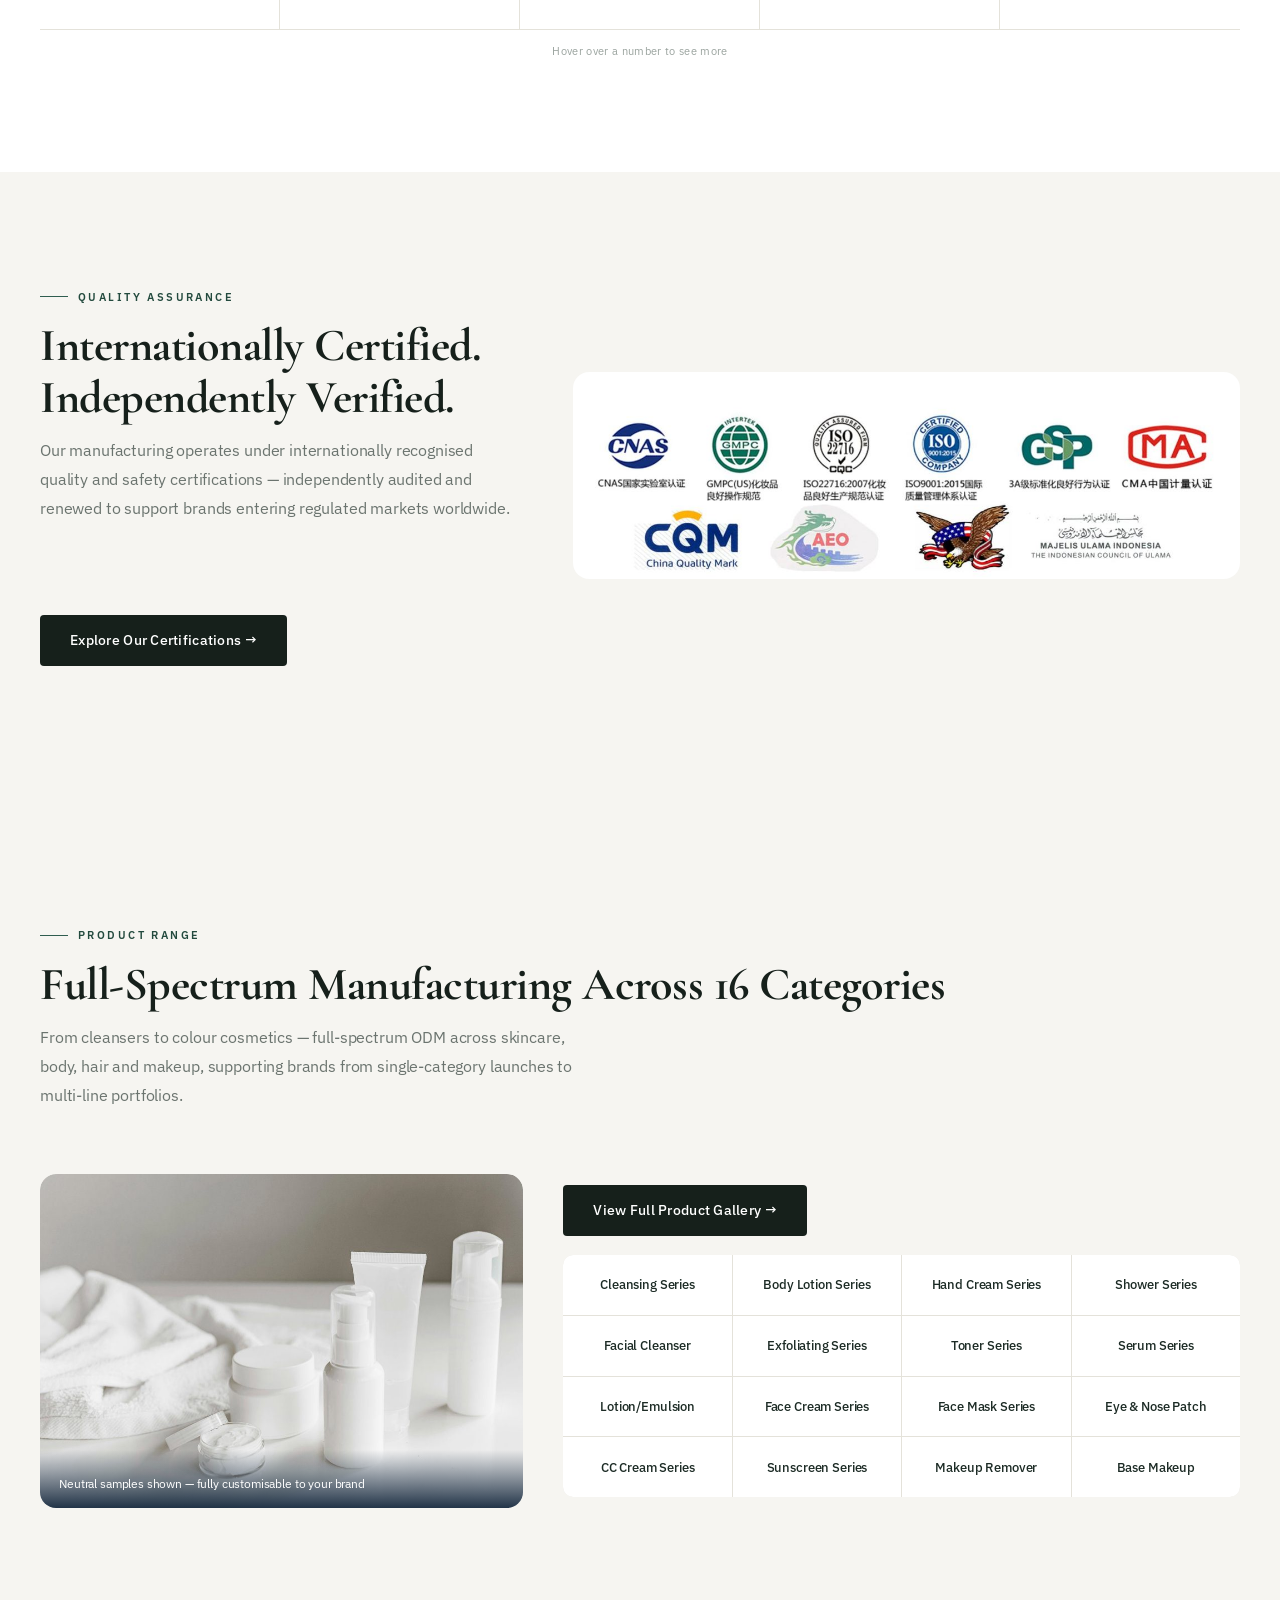
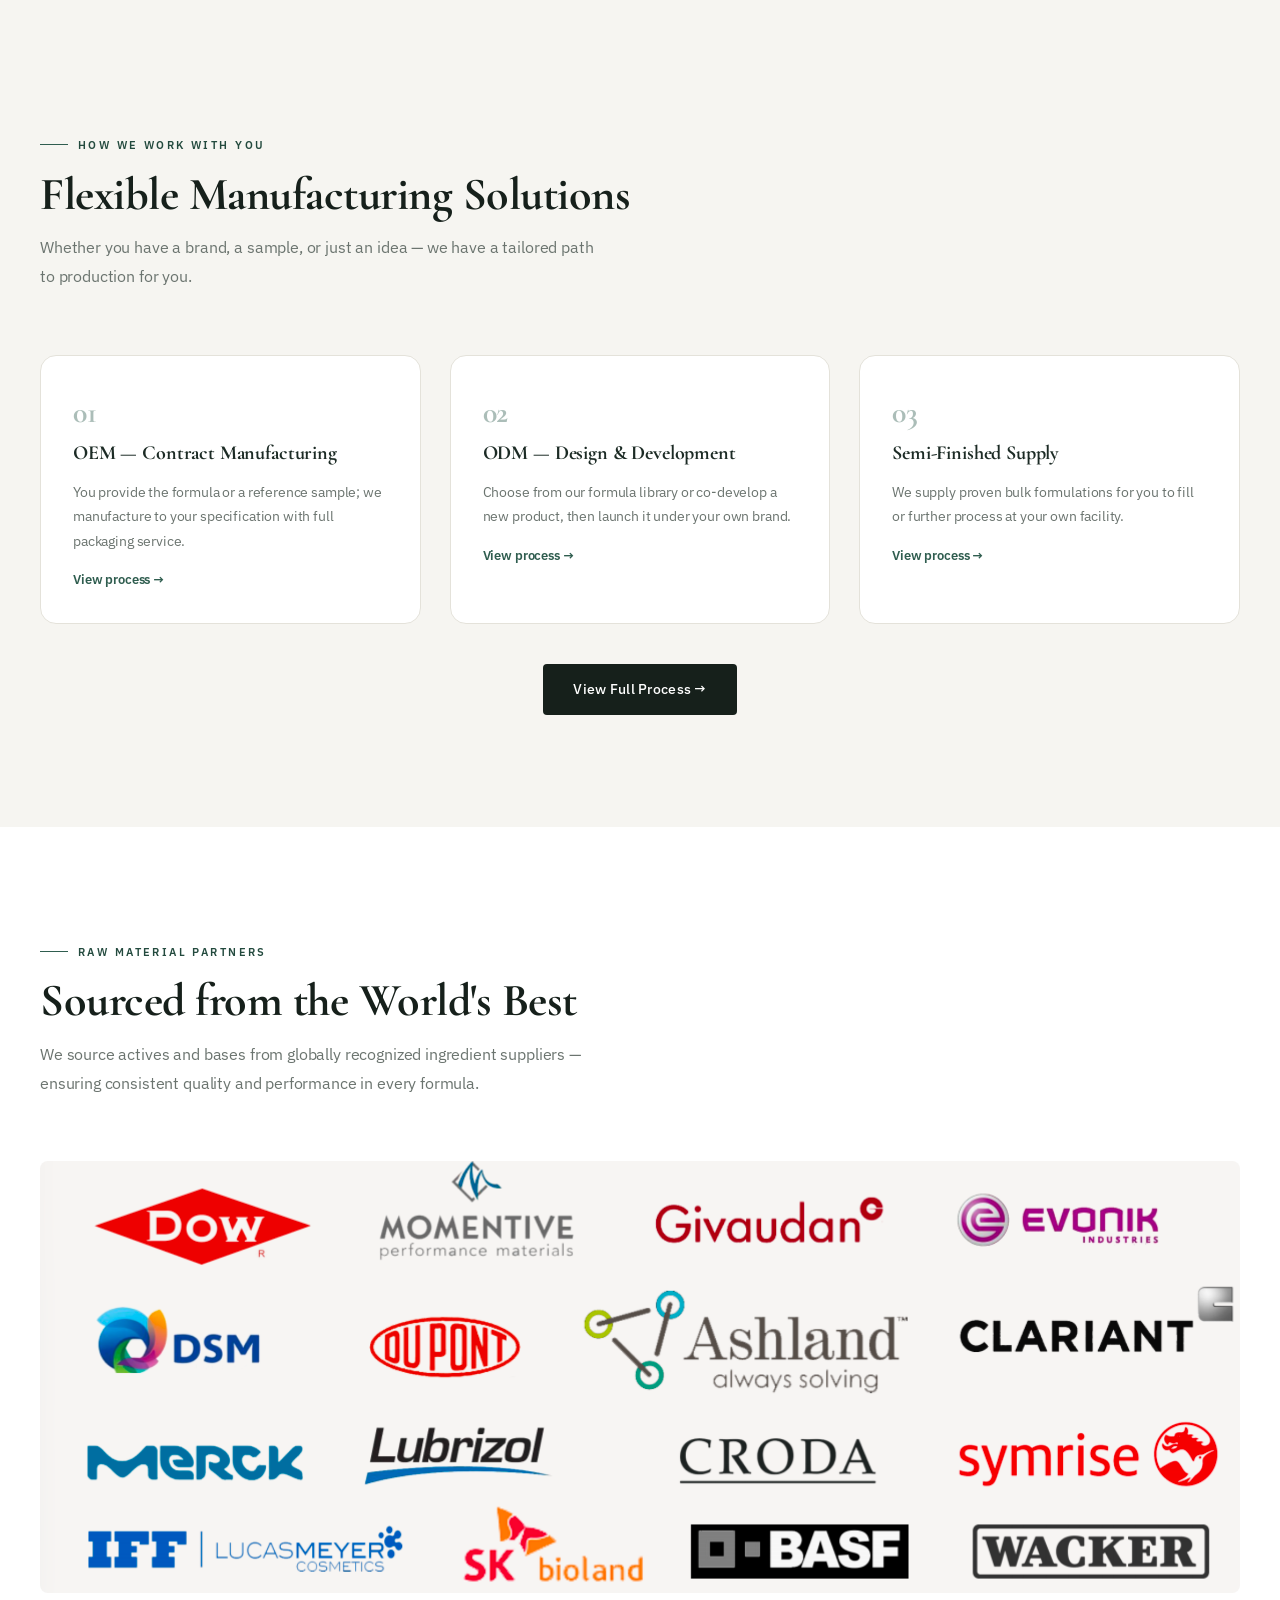
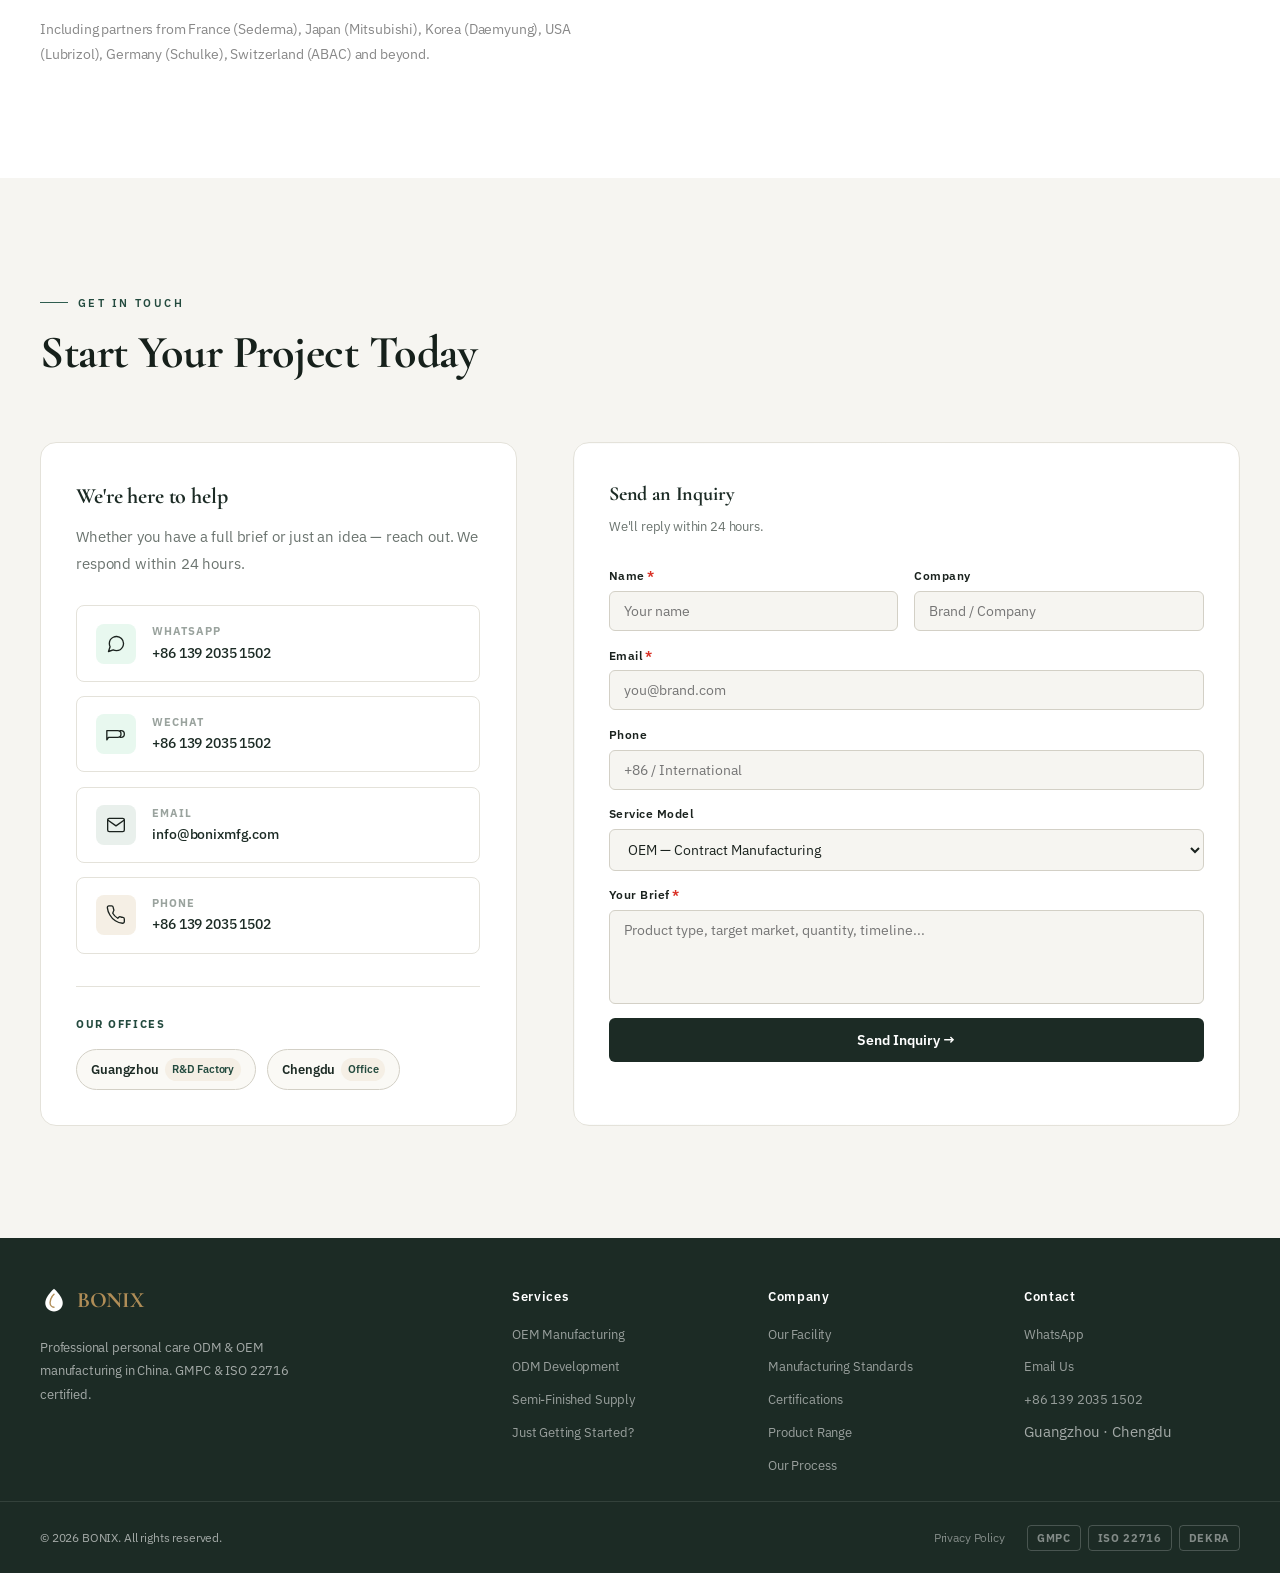
==== commit 964461c1: "修复 index.html #certifications section 缺失闭合标签的历史遗留问题 Co-Authored-By: Claude Sonnet 4.6 <noreply@anthr" ====
--- a/index.html
+++ b/index.html
@@ -660,6 +660,7 @@
       </div>
     </div>
   </div>
+</section>
 
 <section class="sec sec-alt" id="products">
   <div class="sec-inner">
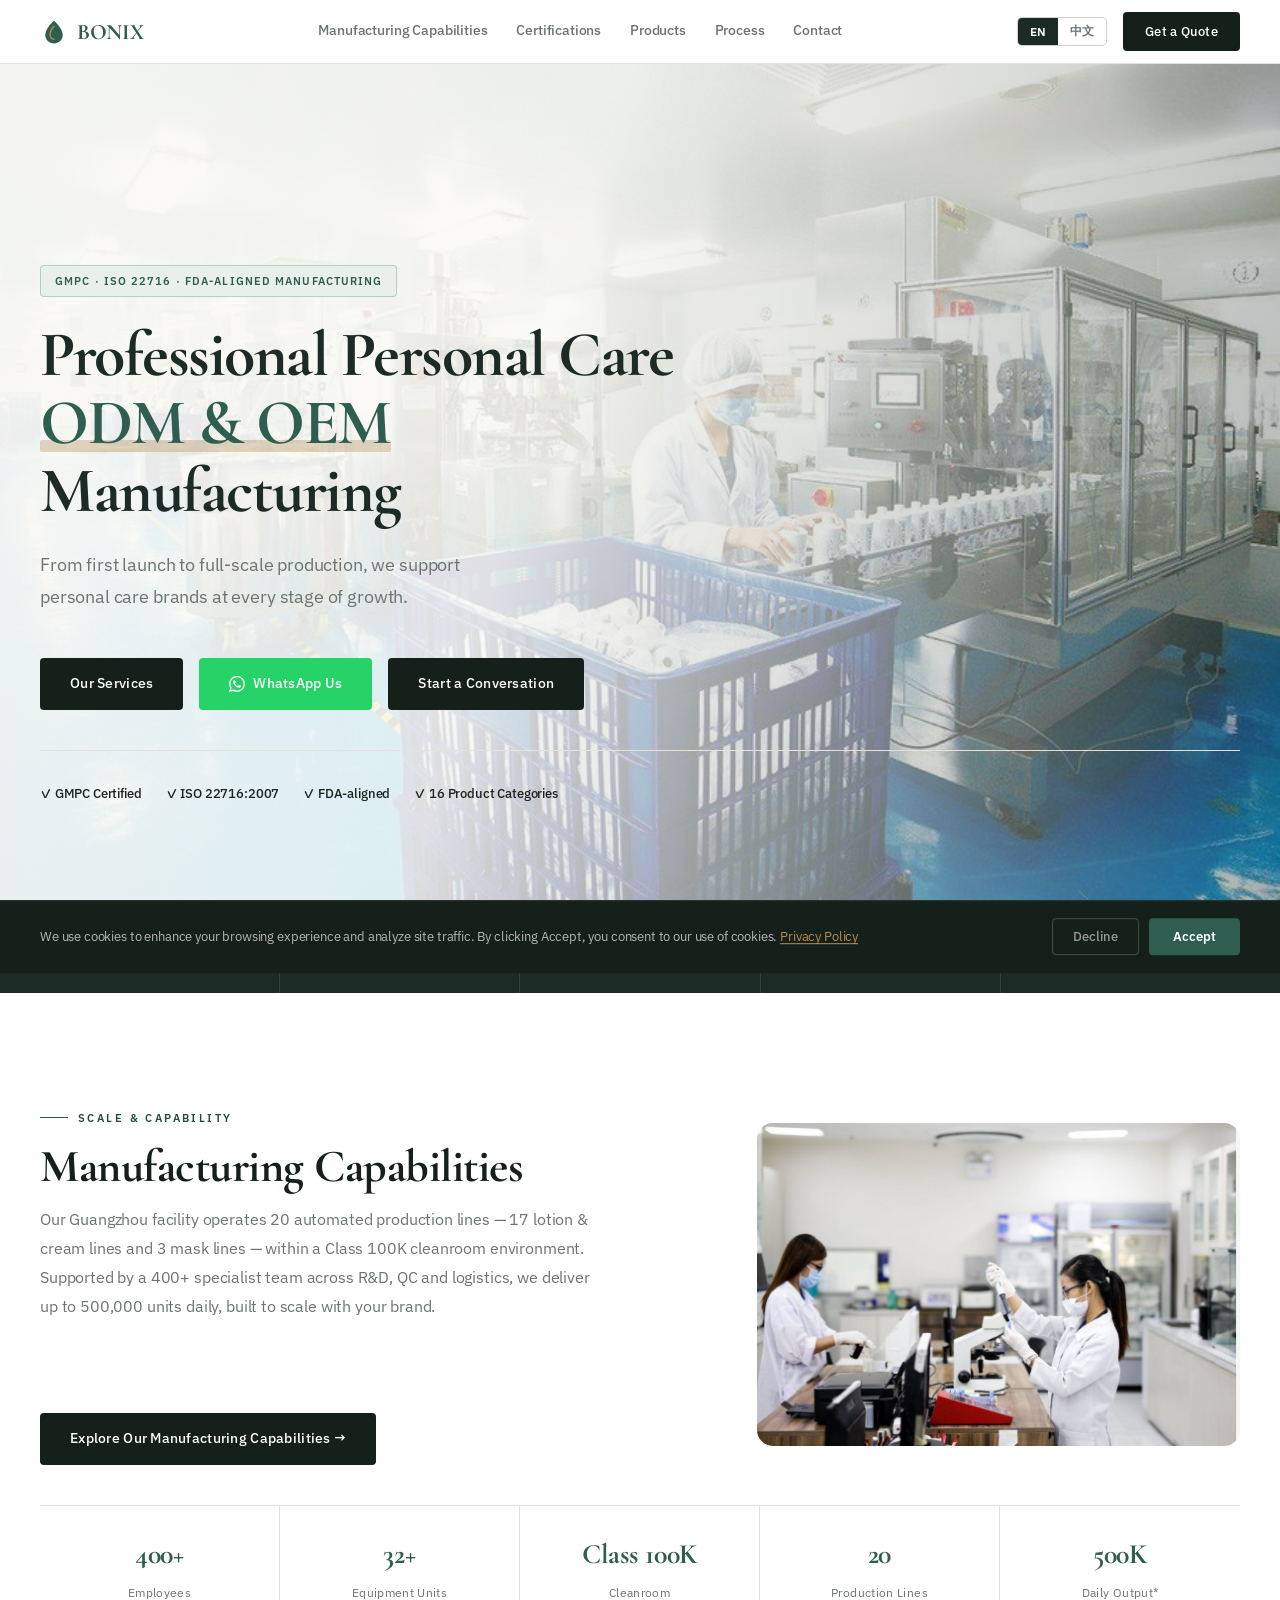
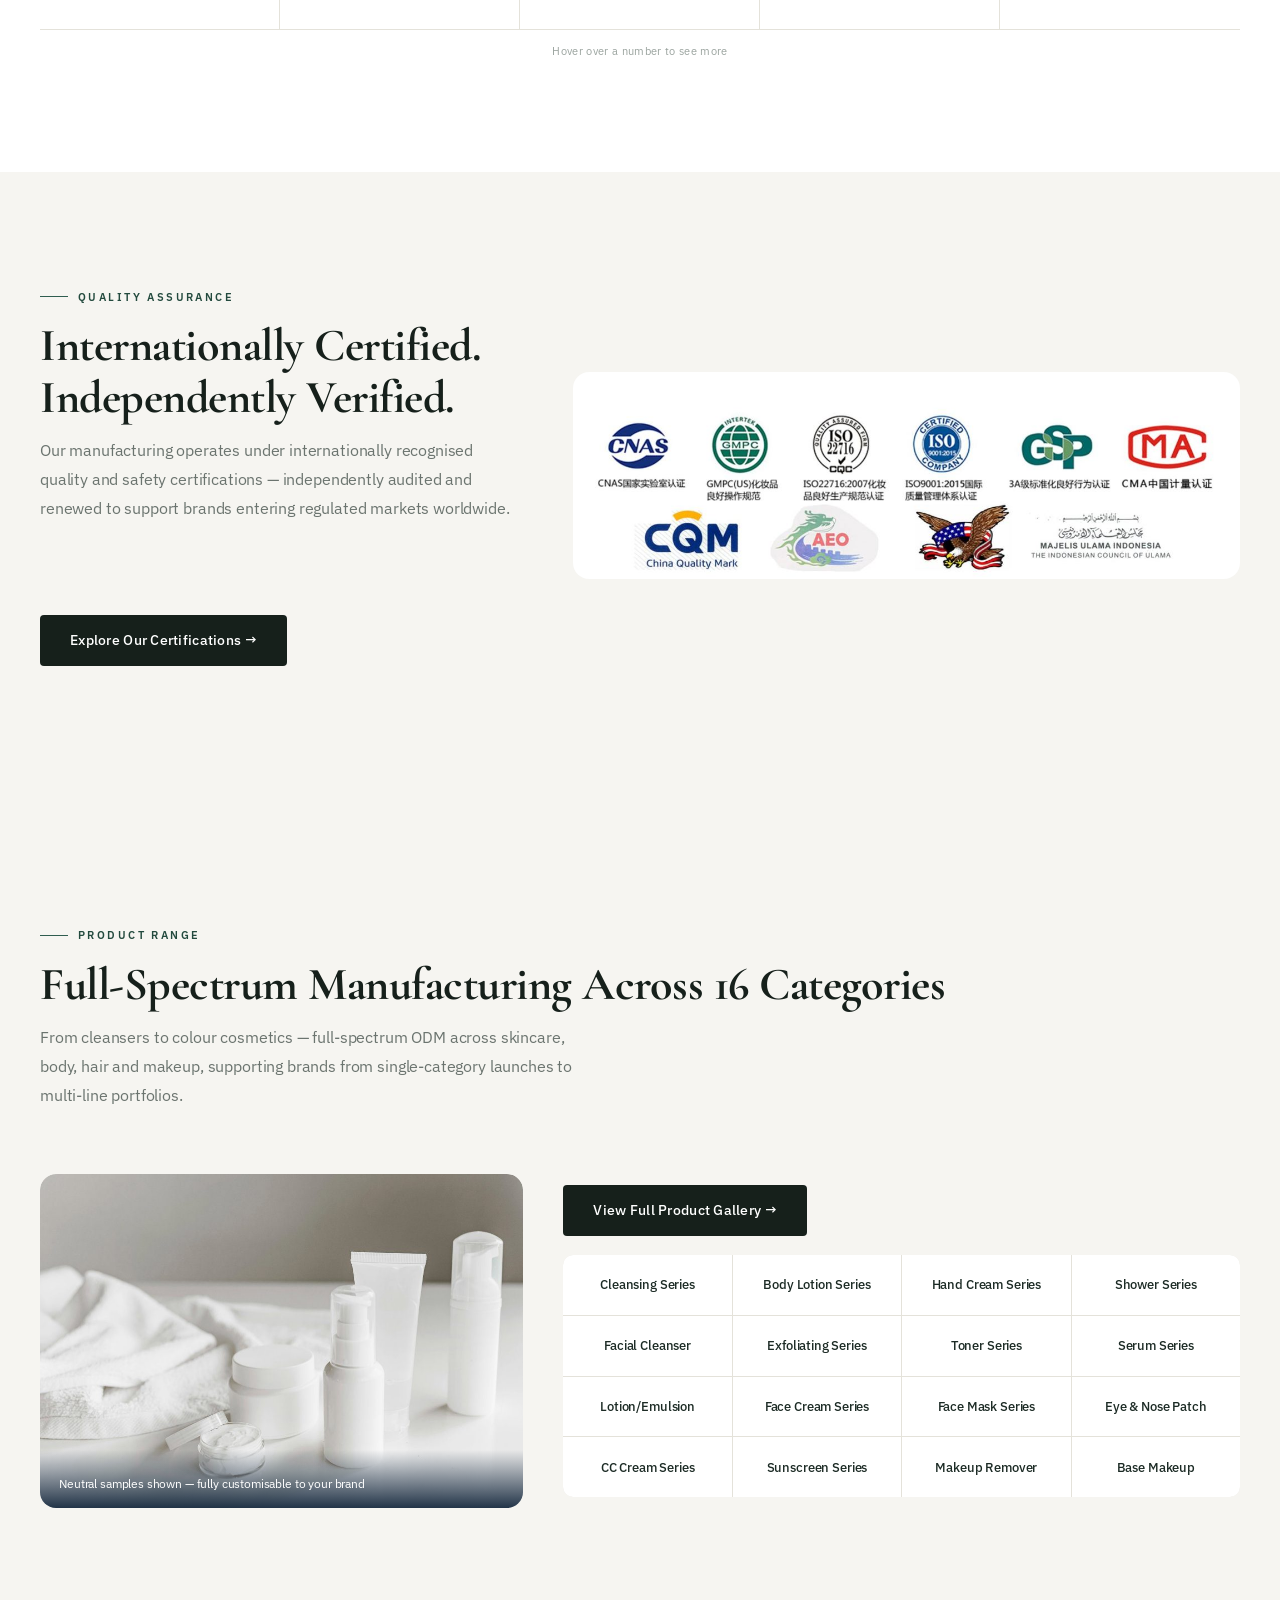
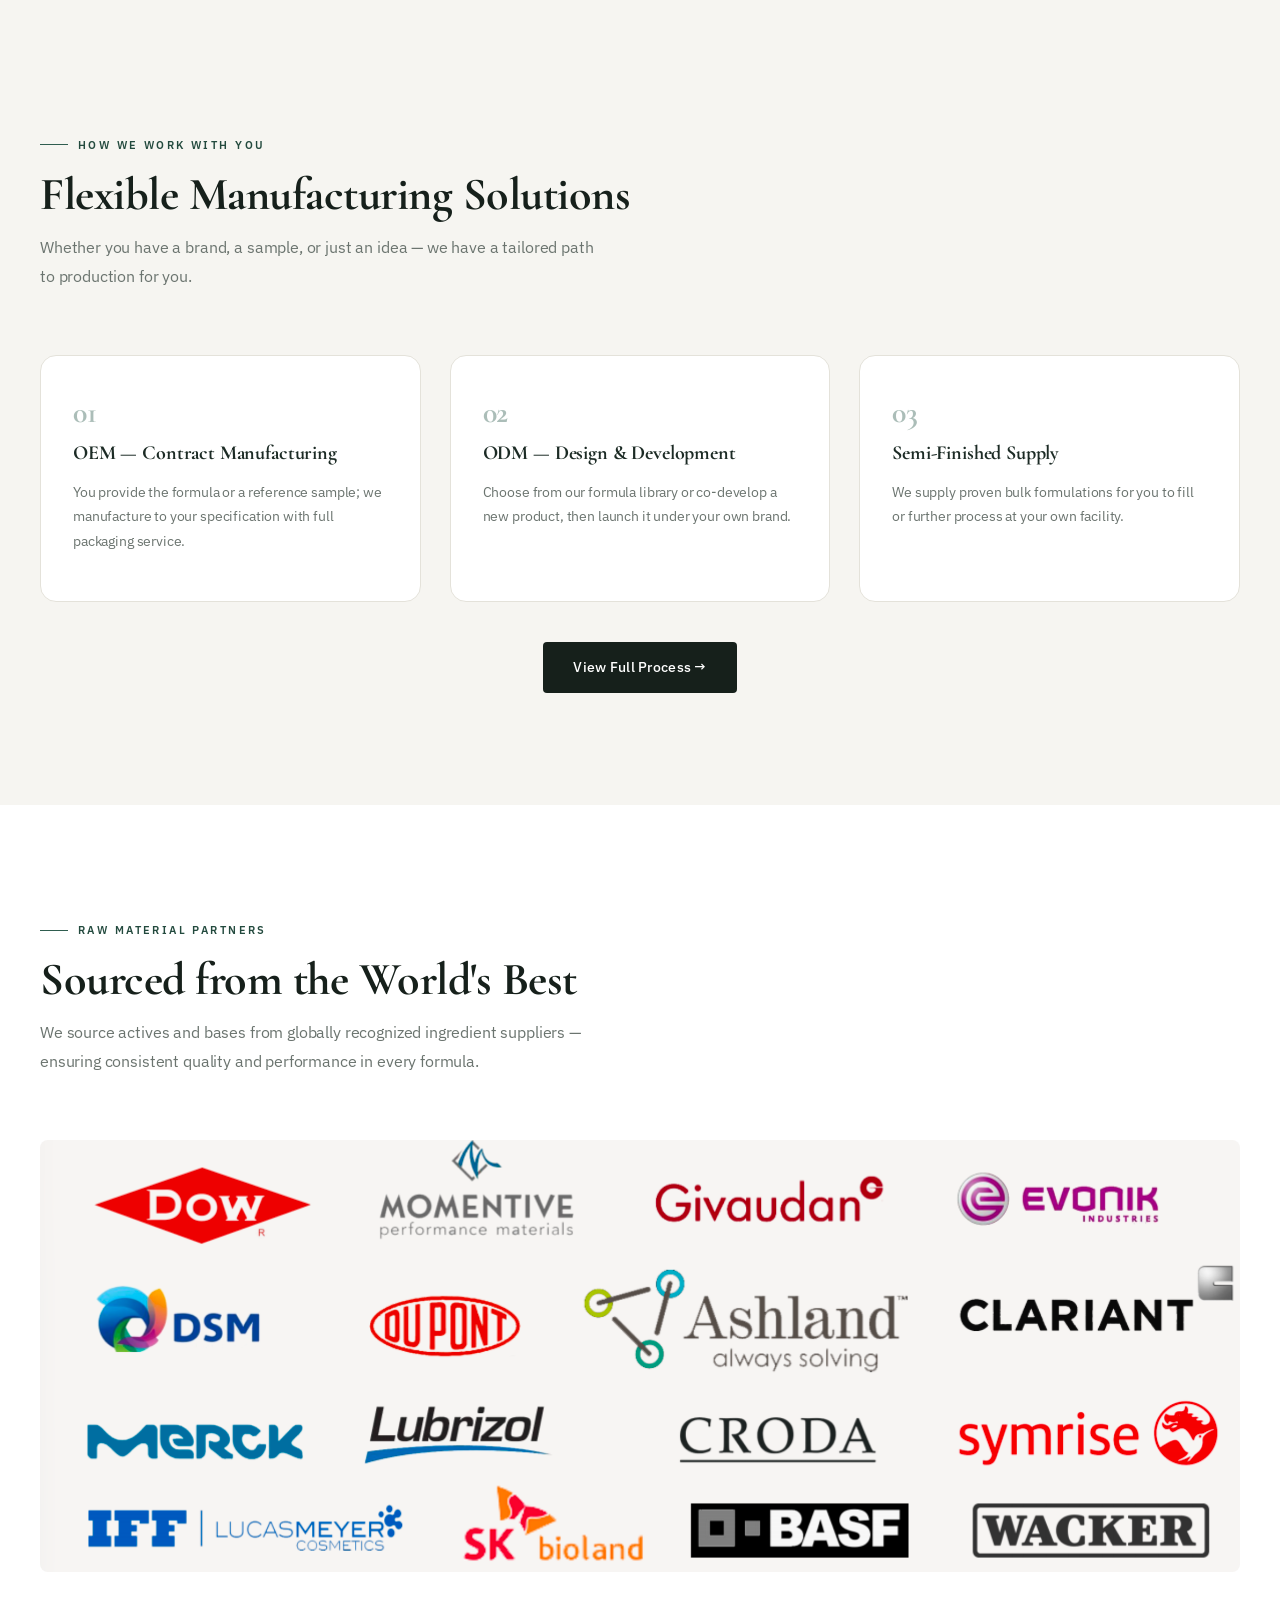
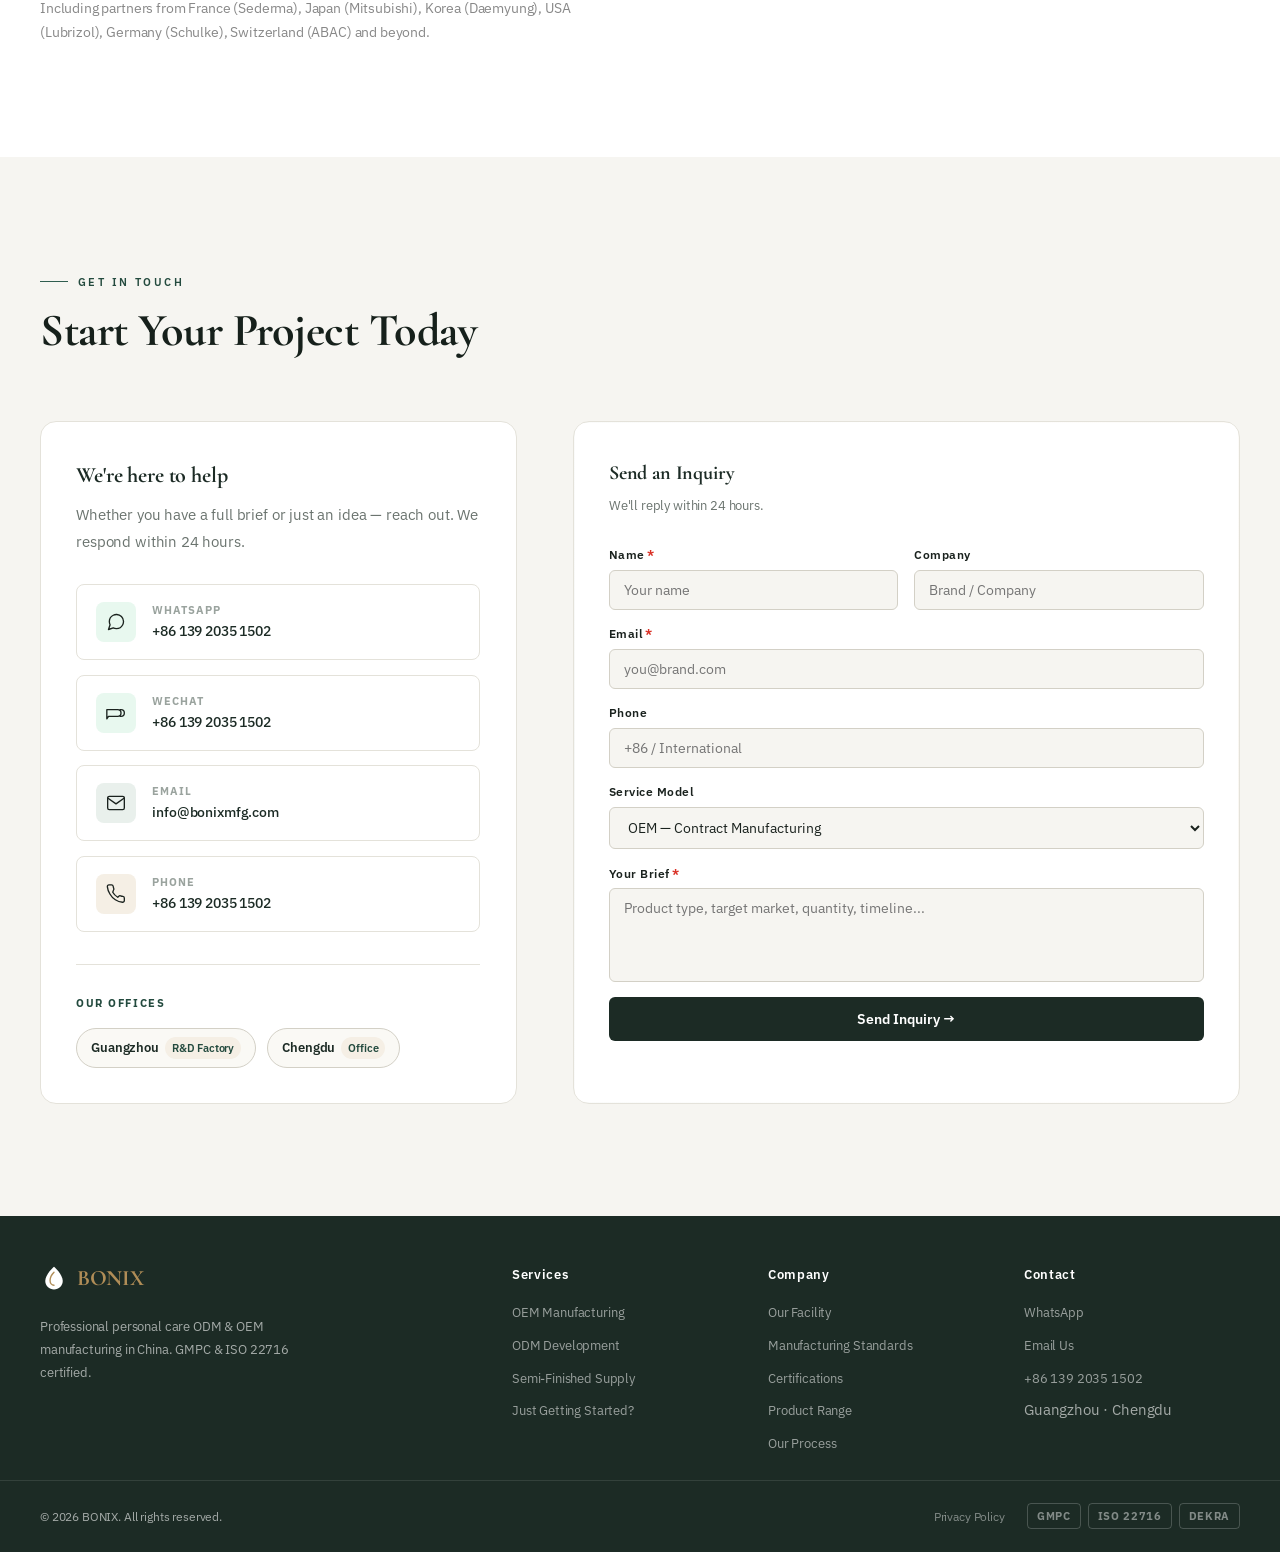
==== commit 13d5e03d: "首页服务卡片改为纯展示（移除弹窗），process.html 新增 OEM/ODM/半成品三标签页流程链展示（依次淡入动画，支持双语切换） Co-Authored-By: Claude Sonnet " ====
--- a/index.html
+++ b/index.html
@@ -690,28 +690,25 @@
       <p class="sec-sub reveal reveal-d2" id="svc-sub" data-en="Whether you're managing a single SKU or a multi-line portfolio, we structure the engagement around your product and your production goals." data-zh="无论您是管理单一SKU还是多产品线组合，我们都会围绕您的产品和生产目标来安排合作方式。">Whether you have a brand, a sample, or just an idea — we have a tailored path to production for you.</p>
     </div>
     <div class="svc-grid reveal">
-      <div class="svc-card reveal" onclick="openModal('oem')">
+      <div class="svc-card reveal">
         <div class="svc-body">
           <div class="svc-num">01</div>
           <div class="svc-title" id="svc1t">OEM — Contract Manufacturing</div>
           <div class="svc-desc" id="svc1d">You provide the formula or a reference sample; we manufacture to your specification with full packaging service.</div>
-          <div class="svc-link" id="svc1l">View process →</div>
         </div>
       </div>
-      <div class="svc-card reveal" onclick="openModal('odm')">
+      <div class="svc-card reveal">
         <div class="svc-body">
           <div class="svc-num">02</div>
           <div class="svc-title" id="svc2t">ODM — Design & Development</div>
           <div class="svc-desc" id="svc2d">Choose from our formula library or co-develop a new product, then launch it under your own brand.</div>
-          <div class="svc-link" id="svc2l">View process →</div>
         </div>
       </div>
-      <div class="svc-card reveal" onclick="openModal('semi')">
+      <div class="svc-card reveal">
         <div class="svc-body">
           <div class="svc-num">03</div>
           <div class="svc-title" id="svc3t">Semi-Finished Supply</div>
           <div class="svc-desc" id="svc3d">We supply proven bulk formulations for you to fill or further process at your own facility.</div>
-          <div class="svc-link" id="svc3l">View process →</div>
         </div>
       </div>
     </div>
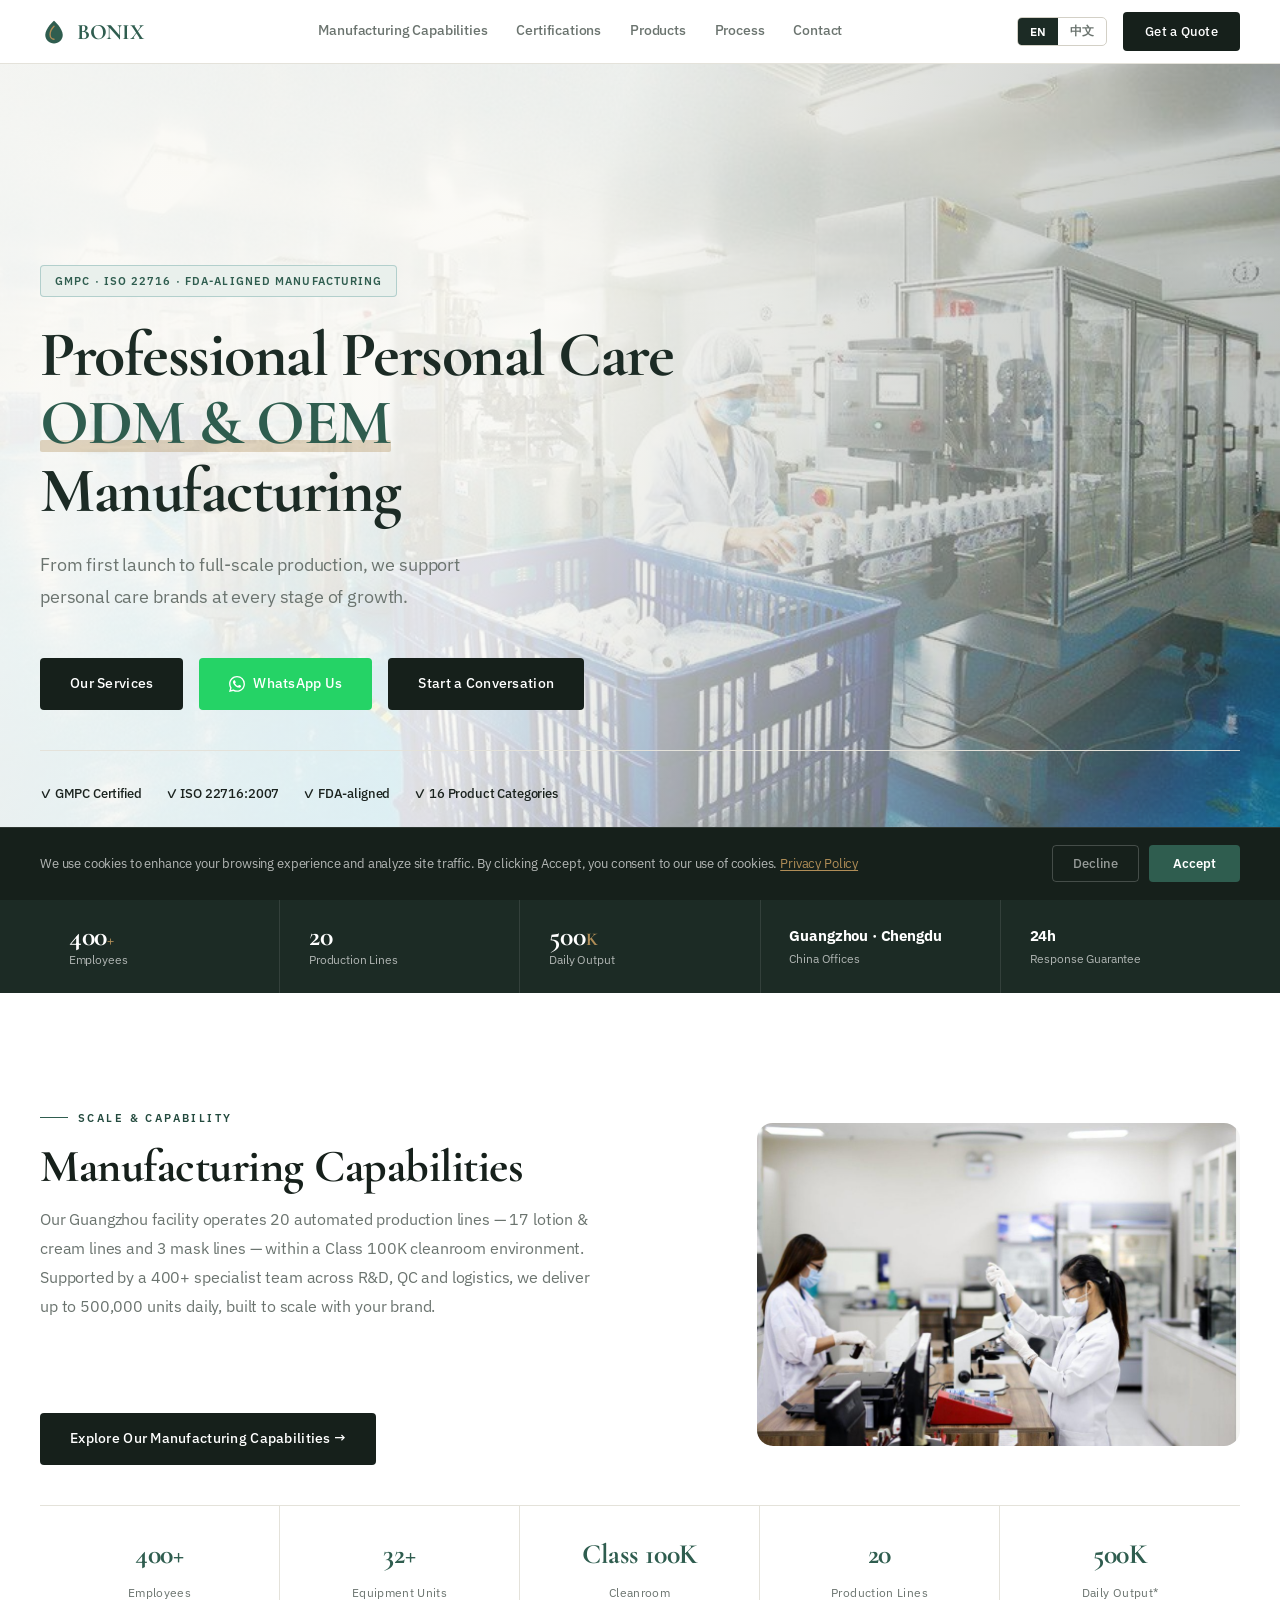
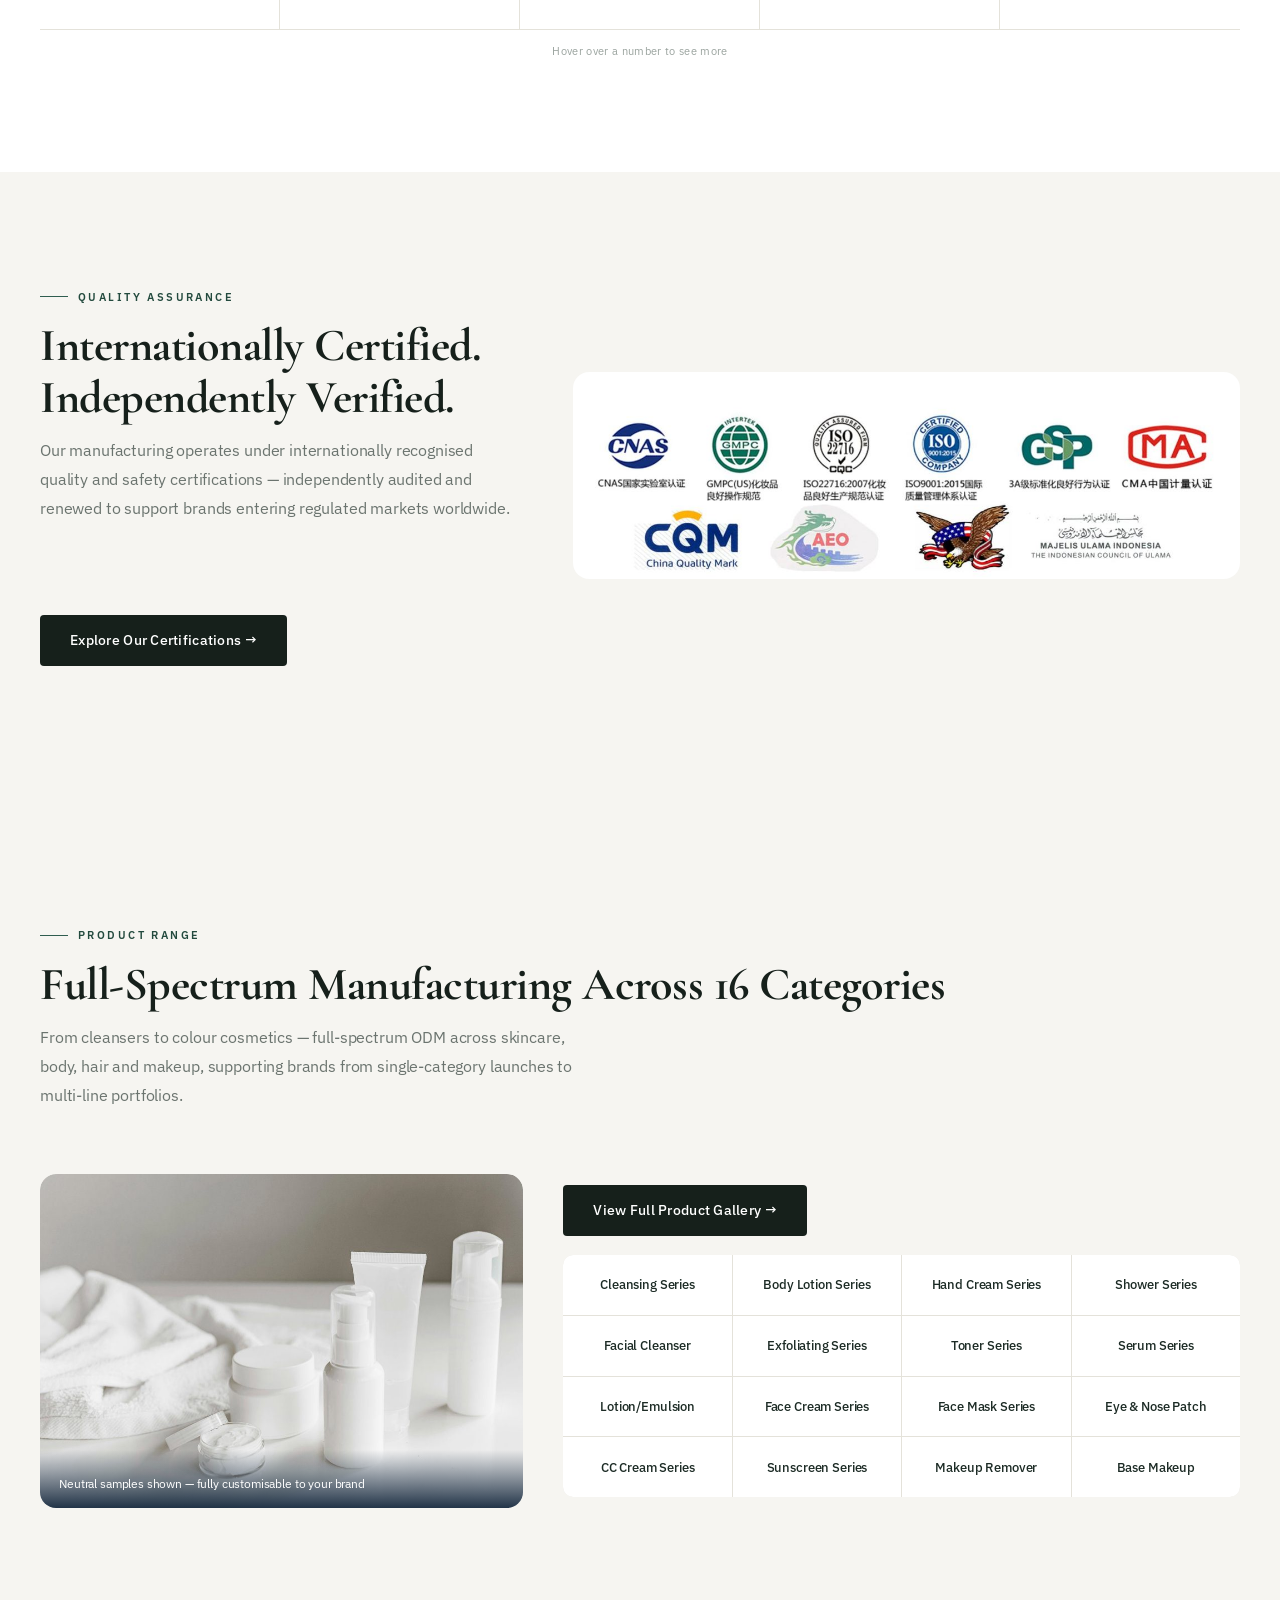
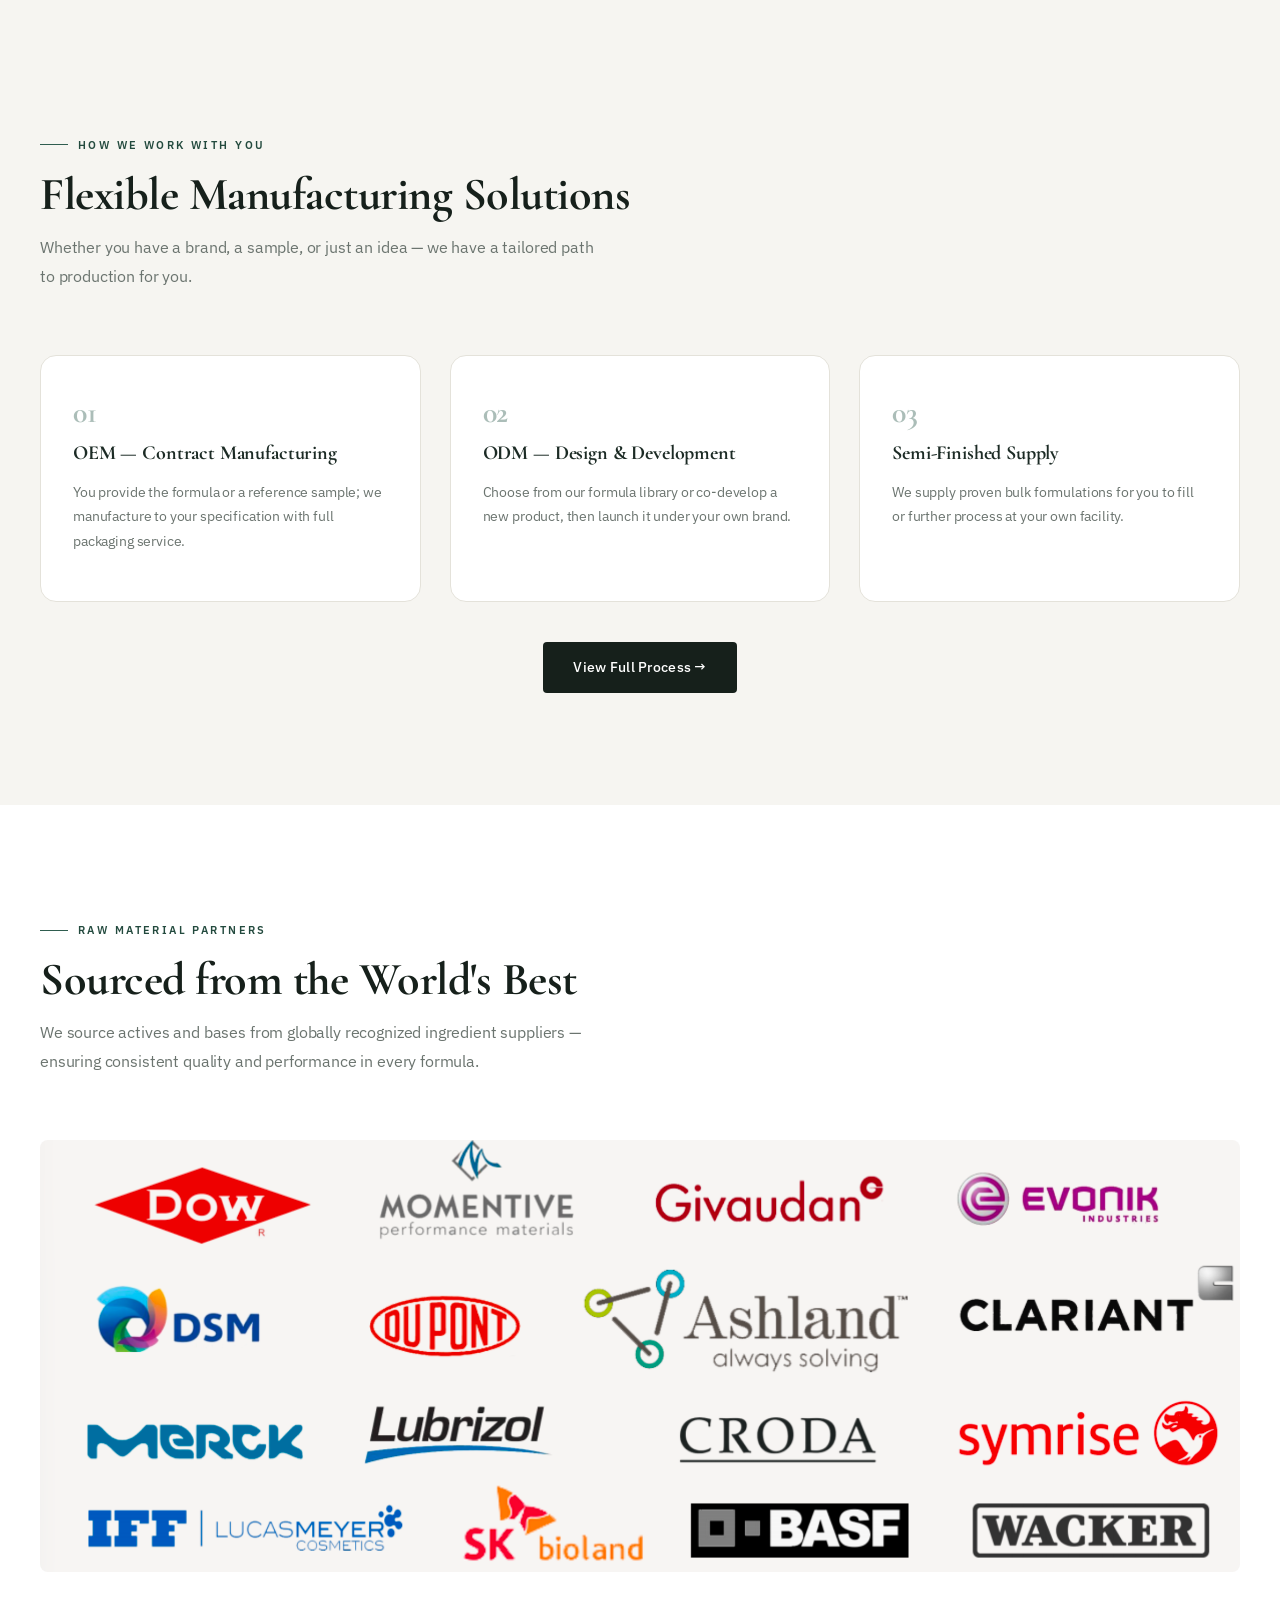
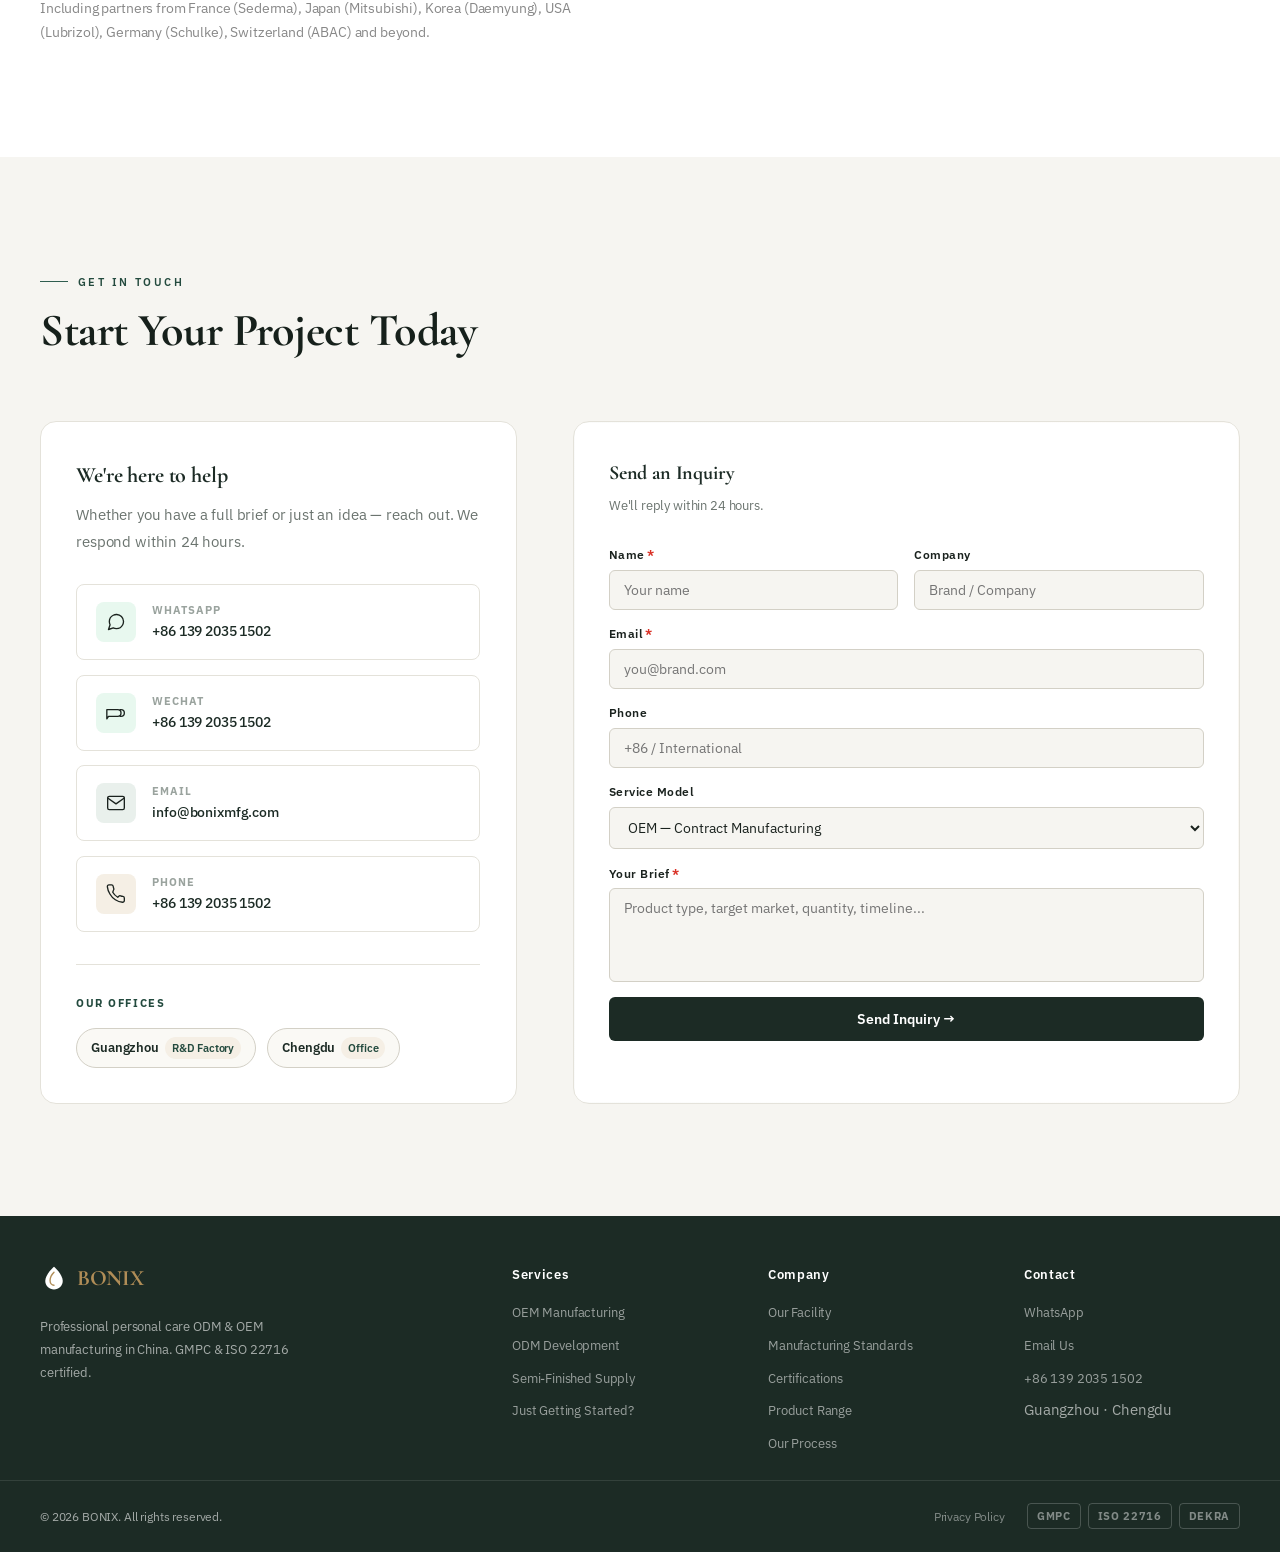
==== commit 494972f8: "Fix cookie consent and form labels" ====
--- a/index.html
+++ b/index.html
@@ -1,18 +1,10 @@
 <!DOCTYPE html>
 <html lang="en">
 <head>
-<!-- Google tag (gtag.js) -->
-<script async src="https://www.googletagmanager.com/gtag/js?id=G-XERNC4ZQ1J"></script>
-<script>
-  window.dataLayer = window.dataLayer || [];
-  function gtag(){dataLayer.push(arguments);}
-  gtag('js', new Date());
-  gtag('config', 'G-XERNC4ZQ1J');
-</script>
 <meta charset="UTF-8">
 <meta name="viewport" content="width=device-width, initial-scale=1.0">
 <meta name="description" content="BONIX — China-based OEM/ODM personal care manufacturer. From formula to finished product, GMPC and ISO 22716 certified.">
-<title>BONIX — China ODM Personal Care Manufacturer</title>
+<title>China Personal Care OEM &amp; ODM Manufacturer | BONIX</title>
 <link rel="preconnect" href="https://fonts.googleapis.com">
 <link rel="preconnect" href="https://fonts.gstatic.com" crossorigin>
 <link href="https://fonts.googleapis.com/css2?family=Cormorant+Garamond:ital,wght@0,400;0,600;0,700;1,400;1,600&family=IBM+Plex+Sans:wght@300;400;500;600;700&display=swap" rel="stylesheet">
@@ -529,6 +521,7 @@
 @media(max-width:1024px){.fac3-stats-row{grid-template-columns:repeat(3,1fr);}.fac3-imgs{grid-template-columns:1fr;grid-template-rows:auto;}.fac3-img-main{grid-row:auto;aspect-ratio:16/9;}.eq3-grid{grid-template-columns:repeat(2,1fr);}}
 @media(max-width:768px){.fac3-stats-row{grid-template-columns:1fr 1fr;}.eq3-grid{grid-template-columns:1fr 1fr;}.eq3-feat{flex-direction:column;align-items:flex-start;}}
 </style>
+  <link rel="canonical" href="https://bonixmfg.com/">
 </head>
 <body>
 <nav>
@@ -764,12 +757,12 @@
         <div class="form-sub" id="fs">We'll reply within 24 hours.</div>
         <form id="inquiry-form" action="https://formspree.io/f/xojzvpzy" method="POST" onsubmit="return handleFormSubmit(event)">
         <div class="frow">
-          <div class="fg"><label id="fl1">Name<span class="req">*</span></label><input id="f-name" type="text" name="name" placeholder="Your name" required><div class="ferr"></div></div>
-          <div class="fg"><label id="fl2">Company</label><input id="f-company" type="text" name="company" placeholder="Brand / Company"><div class="ferr"></div></div>
+          <div class="fg"><label id="fl1" for="f-name">Name<span class="req">*</span></label><input id="f-name" type="text" name="name" placeholder="Your name" required><div class="ferr"></div></div>
+          <div class="fg"><label id="fl2" for="f-company">Company</label><input id="f-company" type="text" name="company" placeholder="Brand / Company"><div class="ferr"></div></div>
         </div>
-        <div class="fg"><label id="fl3">Email<span class="req">*</span></label><input id="f-email" type="email" name="email" placeholder="you@brand.com" required><div class="ferr"></div></div>
-        <div class="fg"><label id="fl-phone">Phone</label><input id="f-phone" type="tel" name="phone" placeholder="+86 / International"><div class="ferr"></div></div>
-        <div class="fg"><label id="fl4">Service Model</label>
+        <div class="fg"><label id="fl3" for="f-email">Email<span class="req">*</span></label><input id="f-email" type="email" name="email" placeholder="you@brand.com" required><div class="ferr"></div></div>
+        <div class="fg"><label id="fl-phone" for="f-phone">Phone</label><input id="f-phone" type="tel" name="phone" placeholder="+86 / International"><div class="ferr"></div></div>
+        <div class="fg"><label id="fl4" for="f-service">Service Model</label>
           <select id="f-service" name="service">
             <option id="fo1">OEM — Contract Manufacturing</option>
             <option id="fo2">ODM — Design & Development</option>
@@ -777,7 +770,7 @@
             <option id="fo4">Not sure yet</option>
           </select>
         </div>
-        <div class="fg"><label id="fl5">Your Brief<span class="req">*</span></label><textarea id="f-brief" name="brief" rows="4" placeholder="Product type, target market, quantity, timeline..." required></textarea><div class="ferr"></div></div>
+        <div class="fg"><label id="fl5" for="f-brief">Your Brief<span class="req">*</span></label><textarea id="f-brief" name="brief" rows="4" placeholder="Product type, target market, quantity, timeline..." required></textarea><div class="ferr"></div></div>
         <div id="form-msg"></div>
         <button type="submit" class="fsub fsub-pulse" id="fsb">Send Inquiry &rarr;</button>
         </form>
@@ -1133,22 +1126,6 @@
   if(btn)btn.addEventListener('click',()=>window.scrollTo({top:0,behavior:'smooth'}));
 })();
 
-// ── Cookie consent ────────────────────────────────────
-(function(){
-  const KEY='bonix-cookie-consent';
-  if(localStorage.getItem(KEY))return;
-  const banner=document.getElementById('cookie-banner');
-  if(!banner)return;
-  setTimeout(()=>banner.classList.add('show'),900);
-  function dismiss(v){
-    localStorage.setItem(KEY,v);
-    banner.classList.remove('show');
-    setTimeout(()=>banner.remove(),420);
-  }
-  document.getElementById('cookie-accept').addEventListener('click',()=>dismiss('accepted'));
-  document.getElementById('cookie-decline').addEventListener('click',()=>dismiss('declined'));
-})();
-
 // ── Mobile nav toggle ─────────────────────────────────
 (function(){
   const toggle=document.getElementById('nav-toggle');
@@ -1181,5 +1158,6 @@
     <button id="cookie-accept" data-en="Accept" data-zh="接受">Accept</button>
   </div>
 </div>
+<script src="cookie-consent.js"></script>
 </body>
 </html>
